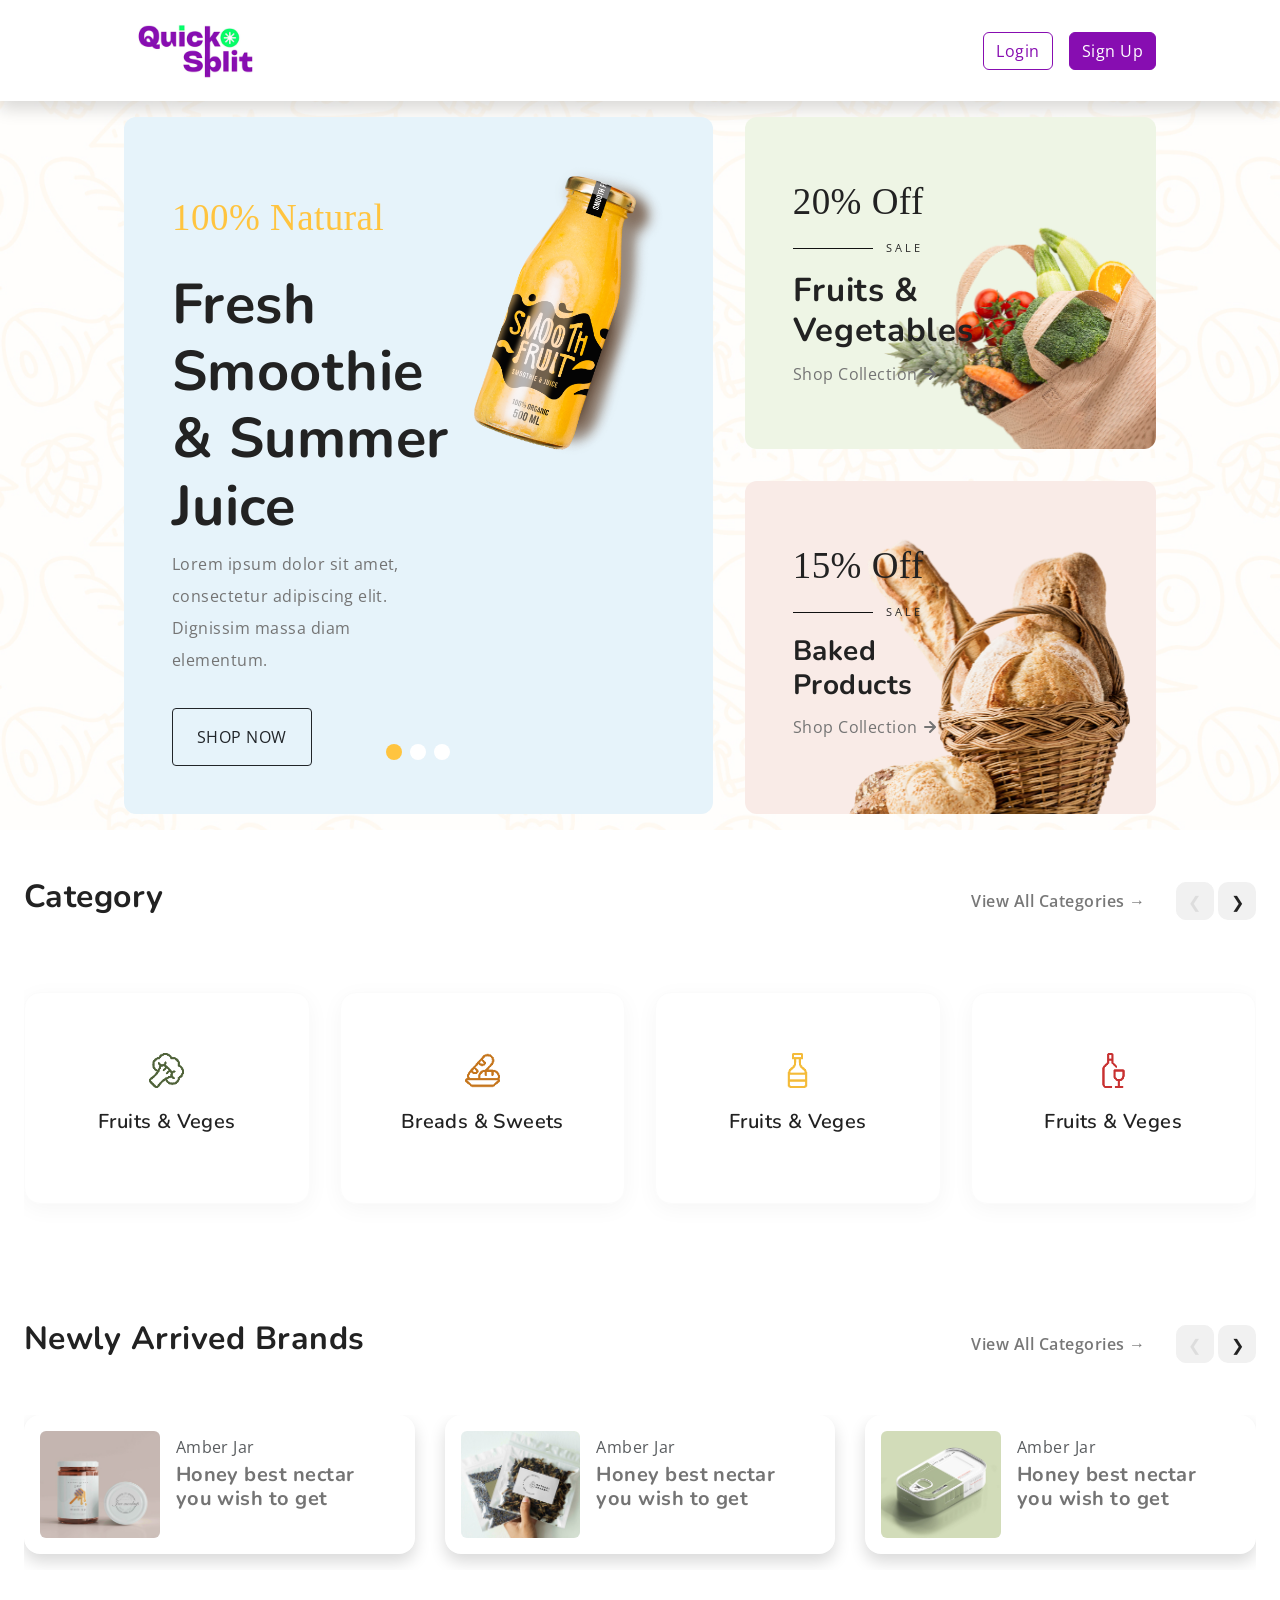
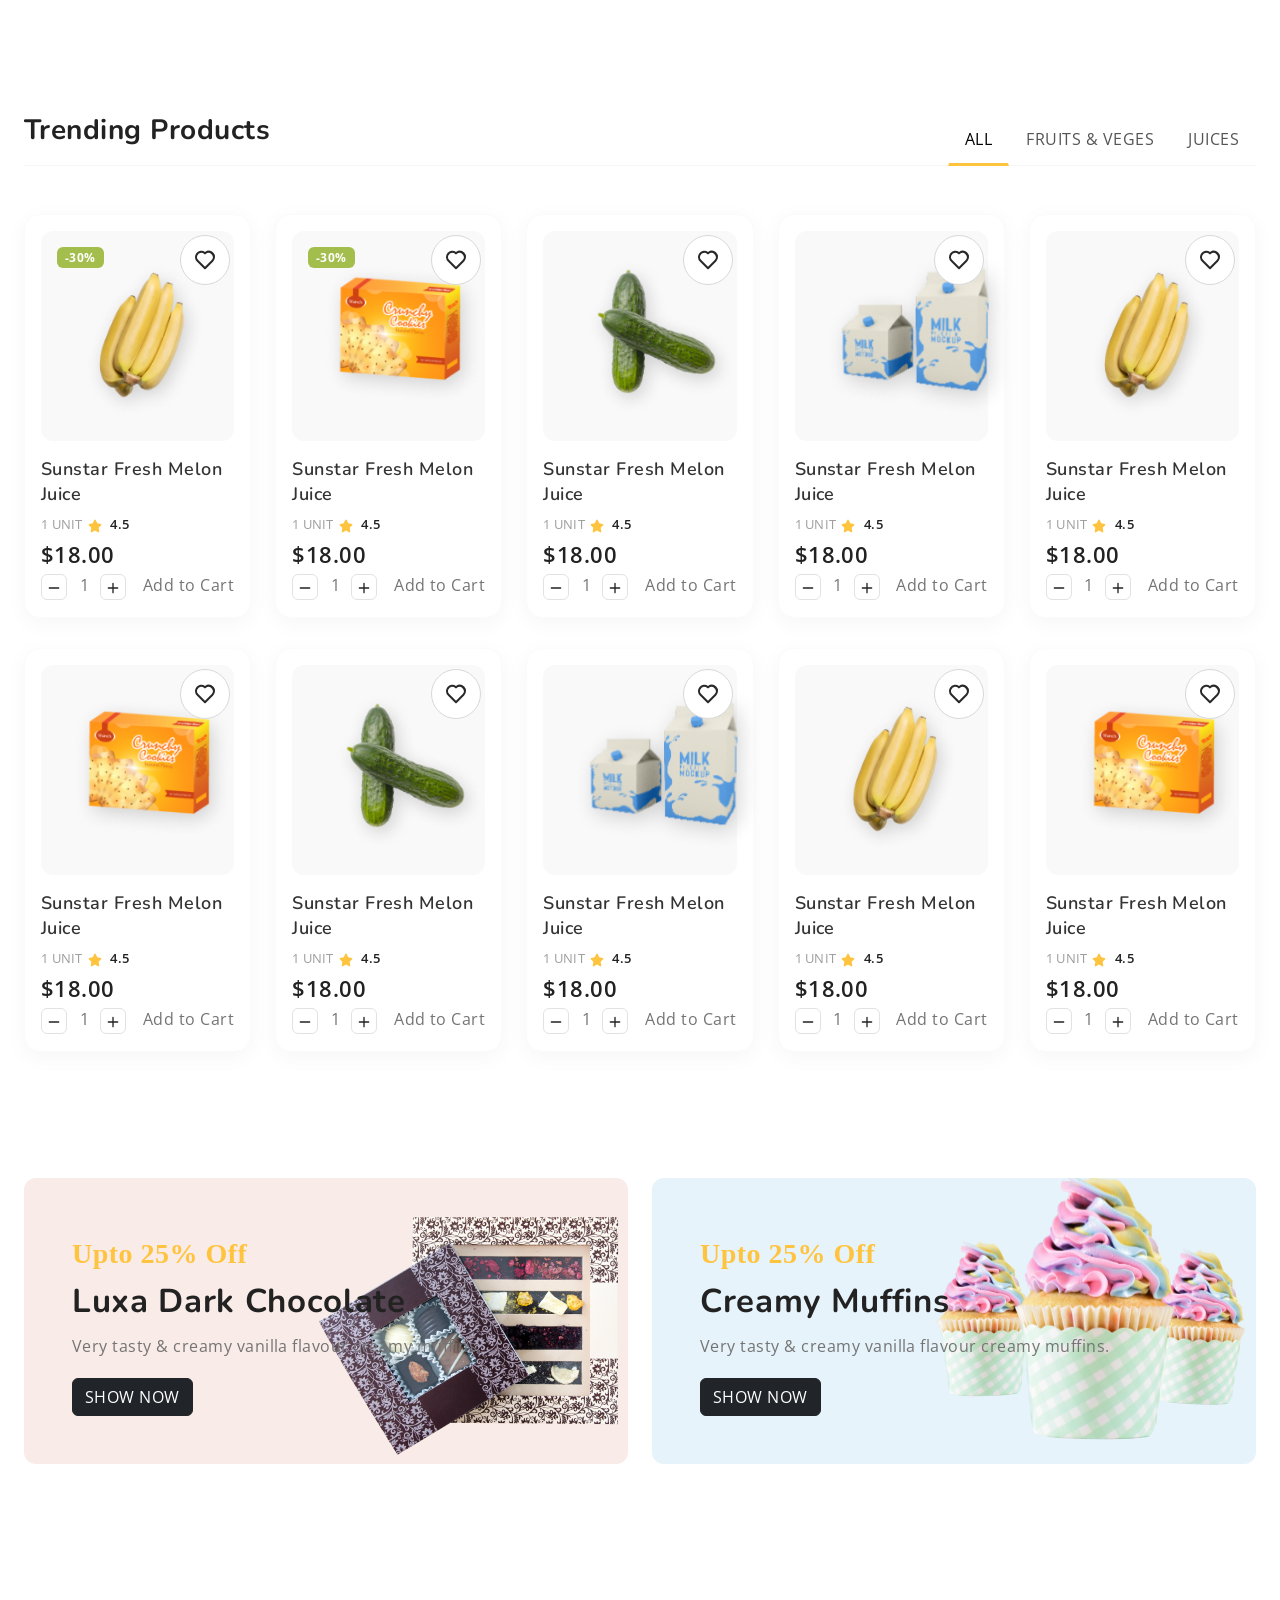
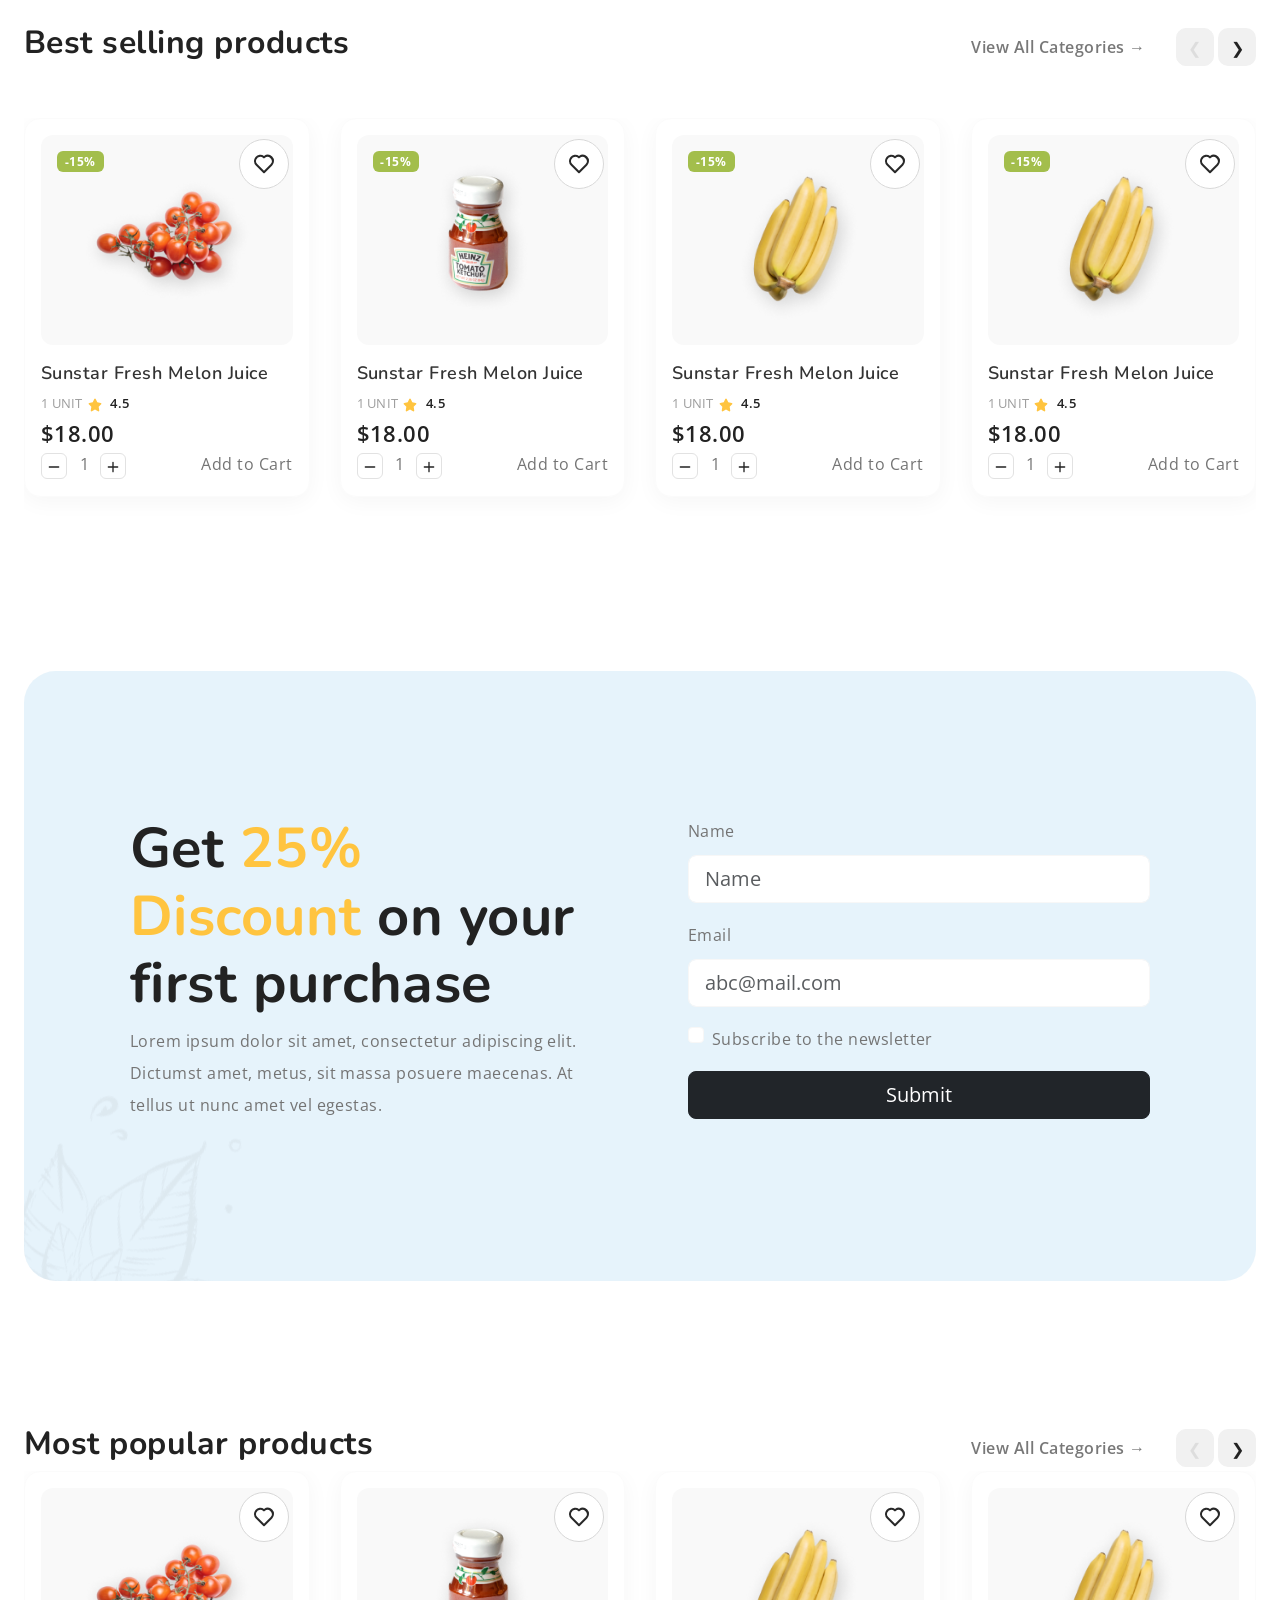
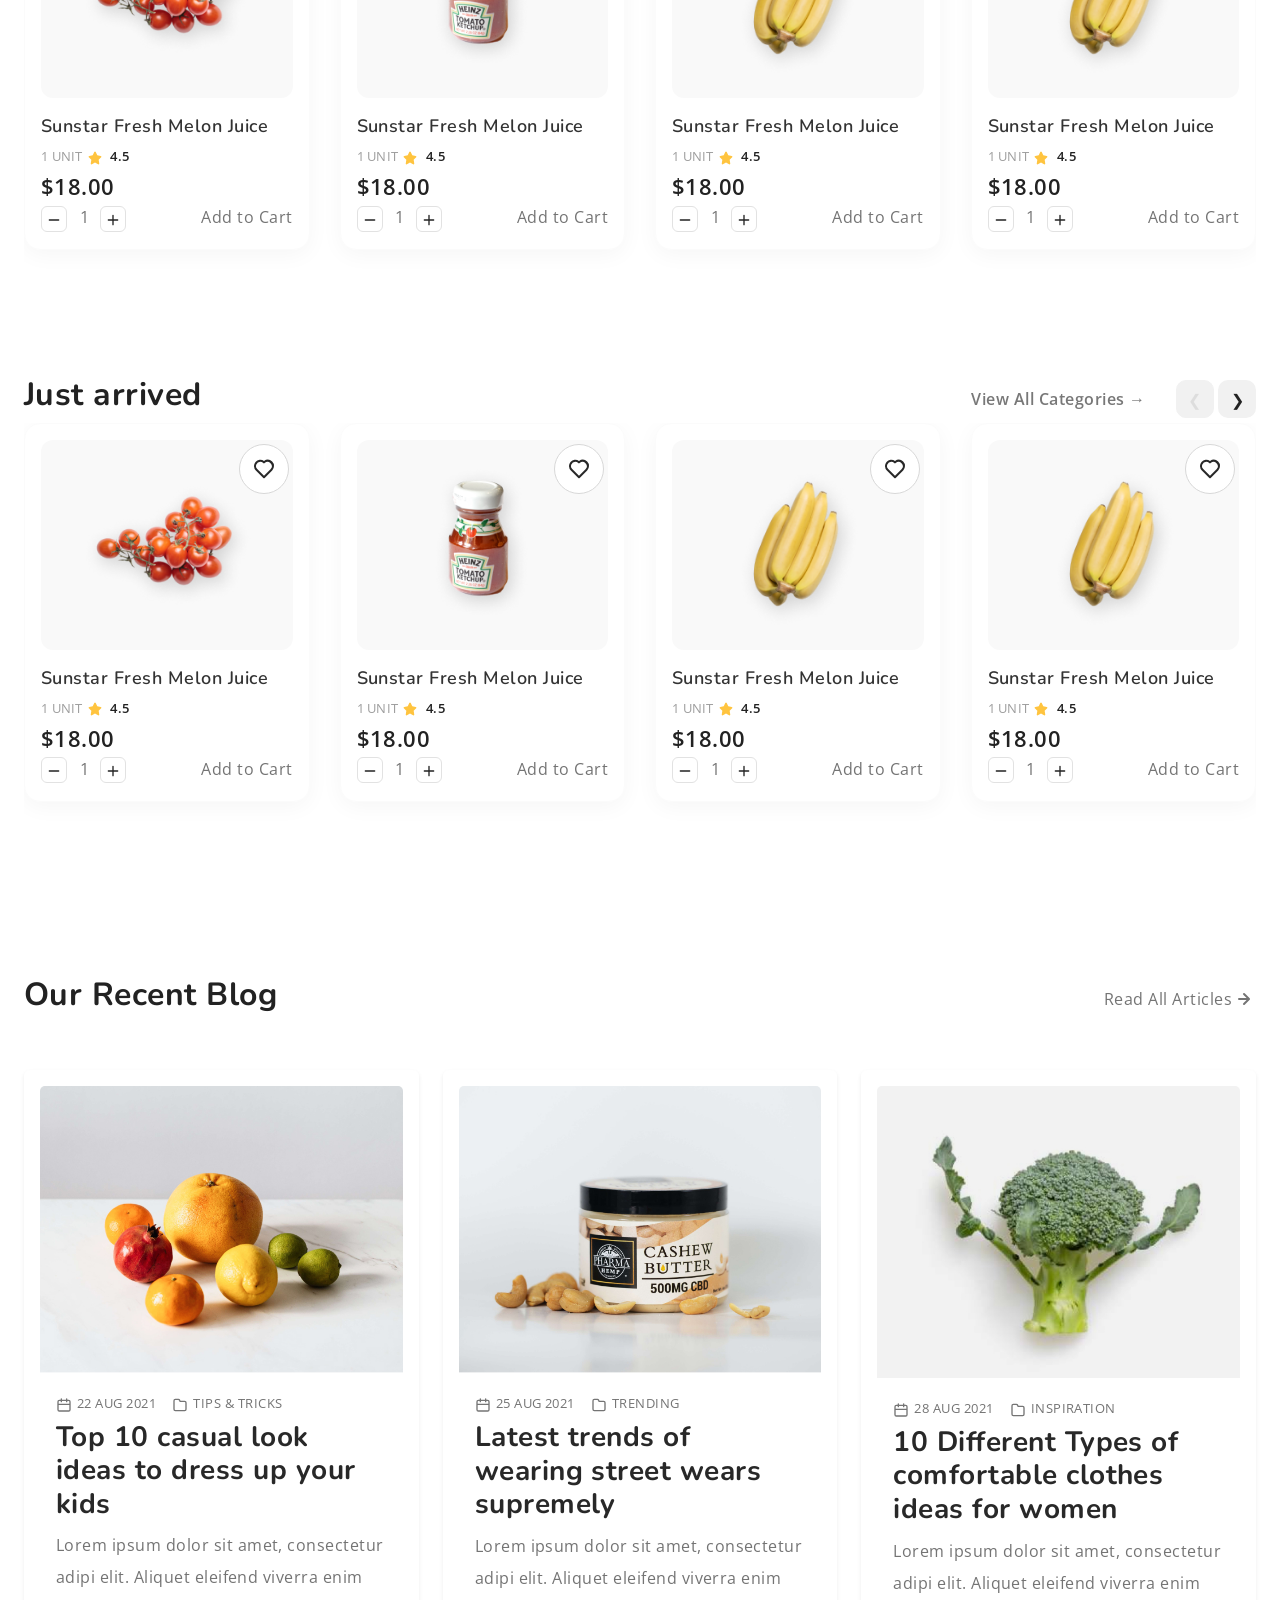
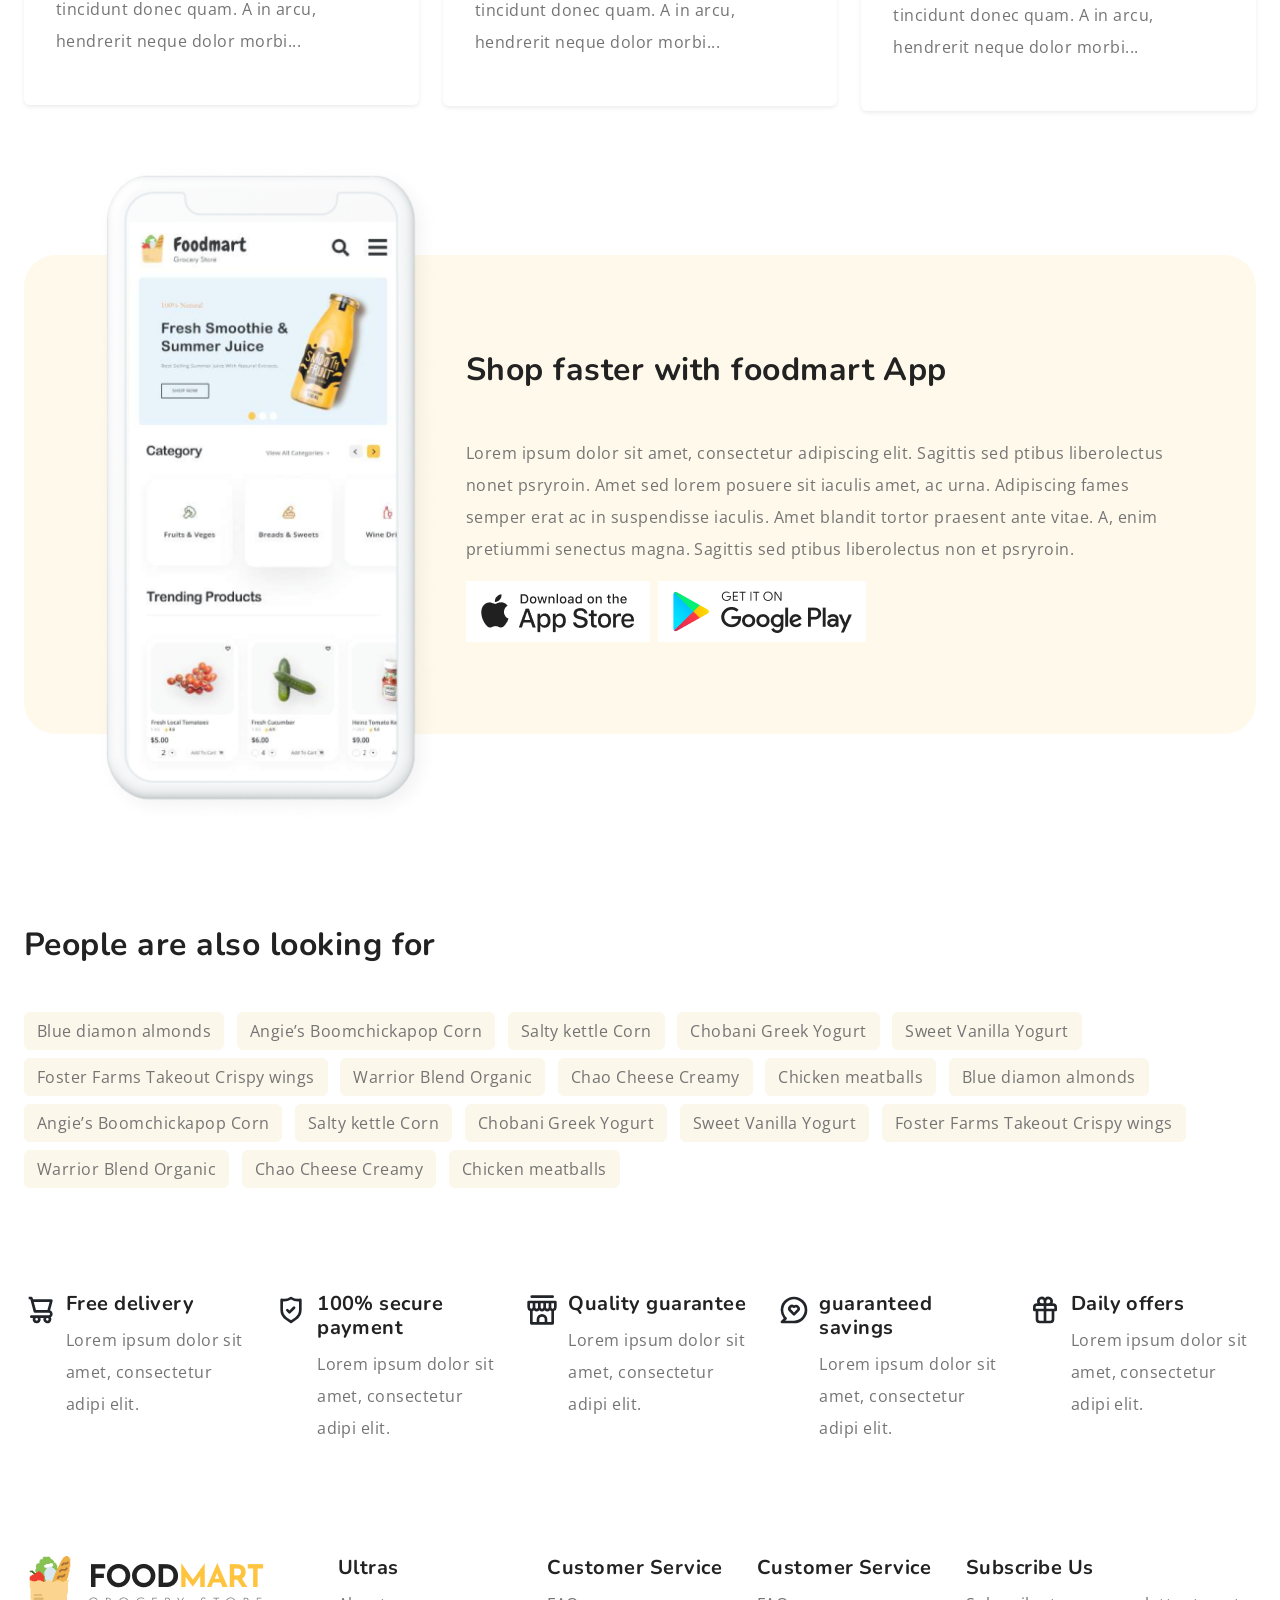
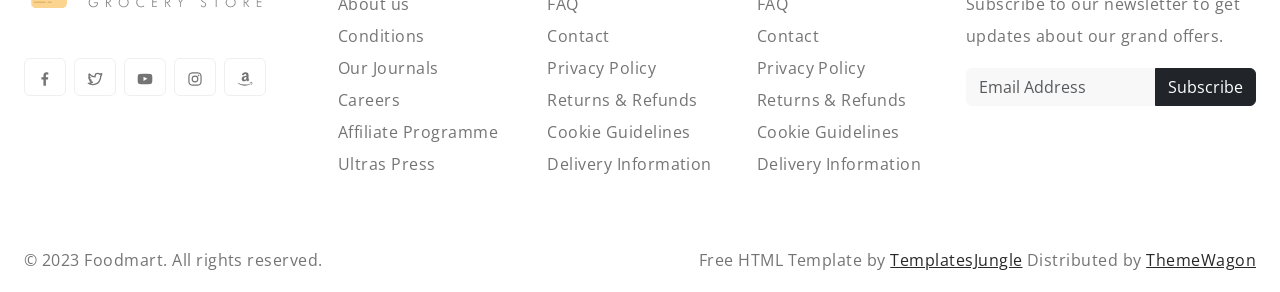
==== Splitmoney/src/main/resources/static/index.html @ b88d9db1 "Lot's of modification Done...!!" ====
<!DOCTYPE html>
<html lang="en">

<head>
  <title>QuickSplit</title>
  <meta charset="utf-8">
  <meta http-equiv="X-UA-Compatible" content="IE=edge">
  <meta name="viewport" content="width=device-width, initial-scale=1.0">
  <meta name="format-detection" content="telephone=no">
  <meta name="apple-mobile-web-app-capable" content="yes">
  <meta name="author" content="">
  <meta name="keywords" content="">
  <meta name="description" content="">

  <link rel="stylesheet" href="https://cdn.jsdelivr.net/npm/swiper@9/swiper-bundle.min.css">
  <link href="https://cdn.jsdelivr.net/npm/bootstrap@5.3.0-alpha3/dist/css/bootstrap.min.css" rel="stylesheet"
    integrity="sha384-KK94CHFLLe+nY2dmCWGMq91rCGa5gtU4mk92HdvYe+M/SXH301p5ILy+dN9+nJOZ" crossorigin="anonymous">
  <link rel="stylesheet" type="text/css" href="css/vendor.css">
  <link rel="stylesheet" type="text/css" href="style.css">

  <link rel="preconnect" href="https://fonts.googleapis.com">
  <link rel="preconnect" href="https://fonts.gstatic.com" crossorigin>
  <link
    href="https://fonts.googleapis.com/css2?family=Nunito:wght@400;700&family=Open+Sans:ital,wght@0,400;0,700;1,400;1,700&display=swap"
    rel="stylesheet">

</head>

<body>

  <svg xmlns="http://www.w3.org/2000/svg" style="display: none;">
    <defs>
      <symbol xmlns="http://www.w3.org/2000/svg" id="link" viewBox="0 0 24 24">
        <path fill="currentColor"
          d="M12 19a1 1 0 1 0-1-1a1 1 0 0 0 1 1Zm5 0a1 1 0 1 0-1-1a1 1 0 0 0 1 1Zm0-4a1 1 0 1 0-1-1a1 1 0 0 0 1 1Zm-5 0a1 1 0 1 0-1-1a1 1 0 0 0 1 1Zm7-12h-1V2a1 1 0 0 0-2 0v1H8V2a1 1 0 0 0-2 0v1H5a3 3 0 0 0-3 3v14a3 3 0 0 0 3 3h14a3 3 0 0 0 3-3V6a3 3 0 0 0-3-3Zm1 17a1 1 0 0 1-1 1H5a1 1 0 0 1-1-1v-9h16Zm0-11H4V6a1 1 0 0 1 1-1h1v1a1 1 0 0 0 2 0V5h8v1a1 1 0 0 0 2 0V5h1a1 1 0 0 1 1 1ZM7 15a1 1 0 1 0-1-1a1 1 0 0 0 1 1Zm0 4a1 1 0 1 0-1-1a1 1 0 0 0 1 1Z" />
      </symbol>
      <symbol xmlns="http://www.w3.org/2000/svg" id="arrow-right" viewBox="0 0 24 24">
        <path fill="currentColor"
          d="M17.92 11.62a1 1 0 0 0-.21-.33l-5-5a1 1 0 0 0-1.42 1.42l3.3 3.29H7a1 1 0 0 0 0 2h7.59l-3.3 3.29a1 1 0 0 0 0 1.42a1 1 0 0 0 1.42 0l5-5a1 1 0 0 0 .21-.33a1 1 0 0 0 0-.76Z" />
      </symbol>
      <symbol xmlns="http://www.w3.org/2000/svg" id="category" viewBox="0 0 24 24">
        <path fill="currentColor"
          d="M19 5.5h-6.28l-.32-1a3 3 0 0 0-2.84-2H5a3 3 0 0 0-3 3v13a3 3 0 0 0 3 3h14a3 3 0 0 0 3-3v-10a3 3 0 0 0-3-3Zm1 13a1 1 0 0 1-1 1H5a1 1 0 0 1-1-1v-13a1 1 0 0 1 1-1h4.56a1 1 0 0 1 .95.68l.54 1.64a1 1 0 0 0 .95.68h7a1 1 0 0 1 1 1Z" />
      </symbol>
      <symbol xmlns="http://www.w3.org/2000/svg" id="calendar" viewBox="0 0 24 24">
        <path fill="currentColor"
          d="M19 4h-2V3a1 1 0 0 0-2 0v1H9V3a1 1 0 0 0-2 0v1H5a3 3 0 0 0-3 3v12a3 3 0 0 0 3 3h14a3 3 0 0 0 3-3V7a3 3 0 0 0-3-3Zm1 15a1 1 0 0 1-1 1H5a1 1 0 0 1-1-1v-7h16Zm0-9H4V7a1 1 0 0 1 1-1h2v1a1 1 0 0 0 2 0V6h6v1a1 1 0 0 0 2 0V6h2a1 1 0 0 1 1 1Z" />
      </symbol>
      <symbol xmlns="http://www.w3.org/2000/svg" id="heart" viewBox="0 0 24 24">
        <path fill="currentColor"
          d="M20.16 4.61A6.27 6.27 0 0 0 12 4a6.27 6.27 0 0 0-8.16 9.48l7.45 7.45a1 1 0 0 0 1.42 0l7.45-7.45a6.27 6.27 0 0 0 0-8.87Zm-1.41 7.46L12 18.81l-6.75-6.74a4.28 4.28 0 0 1 3-7.3a4.25 4.25 0 0 1 3 1.25a1 1 0 0 0 1.42 0a4.27 4.27 0 0 1 6 6.05Z" />
      </symbol>
      <symbol xmlns="http://www.w3.org/2000/svg" id="plus" viewBox="0 0 24 24">
        <path fill="currentColor"
          d="M19 11h-6V5a1 1 0 0 0-2 0v6H5a1 1 0 0 0 0 2h6v6a1 1 0 0 0 2 0v-6h6a1 1 0 0 0 0-2Z" />
      </symbol>
      <symbol xmlns="http://www.w3.org/2000/svg" id="minus" viewBox="0 0 24 24">
        <path fill="currentColor" d="M19 11H5a1 1 0 0 0 0 2h14a1 1 0 0 0 0-2Z" />
      </symbol>
      <symbol xmlns="http://www.w3.org/2000/svg" id="cart" viewBox="0 0 24 24">
        <path fill="currentColor"
          d="M8.5 19a1.5 1.5 0 1 0 1.5 1.5A1.5 1.5 0 0 0 8.5 19ZM19 16H7a1 1 0 0 1 0-2h8.491a3.013 3.013 0 0 0 2.885-2.176l1.585-5.55A1 1 0 0 0 19 5H6.74a3.007 3.007 0 0 0-2.82-2H3a1 1 0 0 0 0 2h.921a1.005 1.005 0 0 1 .962.725l.155.545v.005l1.641 5.742A3 3 0 0 0 7 18h12a1 1 0 0 0 0-2Zm-1.326-9l-1.22 4.274a1.005 1.005 0 0 1-.963.726H8.754l-.255-.892L7.326 7ZM16.5 19a1.5 1.5 0 1 0 1.5 1.5a1.5 1.5 0 0 0-1.5-1.5Z" />
      </symbol>
      <symbol xmlns="http://www.w3.org/2000/svg" id="check" viewBox="0 0 24 24">
        <path fill="currentColor"
          d="M18.71 7.21a1 1 0 0 0-1.42 0l-7.45 7.46l-3.13-3.14A1 1 0 1 0 5.29 13l3.84 3.84a1 1 0 0 0 1.42 0l8.16-8.16a1 1 0 0 0 0-1.47Z" />
      </symbol>
      <symbol xmlns="http://www.w3.org/2000/svg" id="trash" viewBox="0 0 24 24">
        <path fill="currentColor"
          d="M10 18a1 1 0 0 0 1-1v-6a1 1 0 0 0-2 0v6a1 1 0 0 0 1 1ZM20 6h-4V5a3 3 0 0 0-3-3h-2a3 3 0 0 0-3 3v1H4a1 1 0 0 0 0 2h1v11a3 3 0 0 0 3 3h8a3 3 0 0 0 3-3V8h1a1 1 0 0 0 0-2ZM10 5a1 1 0 0 1 1-1h2a1 1 0 0 1 1 1v1h-4Zm7 14a1 1 0 0 1-1 1H8a1 1 0 0 1-1-1V8h10Zm-3-1a1 1 0 0 0 1-1v-6a1 1 0 0 0-2 0v6a1 1 0 0 0 1 1Z" />
      </symbol>
      <symbol xmlns="http://www.w3.org/2000/svg" id="star-outline" viewBox="0 0 15 15">
        <path fill="none" stroke="currentColor" stroke-linecap="round" stroke-linejoin="round"
          d="M7.5 9.804L5.337 11l.413-2.533L4 6.674l2.418-.37L7.5 4l1.082 2.304l2.418.37l-1.75 1.793L9.663 11L7.5 9.804Z" />
      </symbol>
      <symbol xmlns="http://www.w3.org/2000/svg" id="star-solid" viewBox="0 0 15 15">
        <path fill="currentColor"
          d="M7.953 3.788a.5.5 0 0 0-.906 0L6.08 5.85l-2.154.33a.5.5 0 0 0-.283.843l1.574 1.613l-.373 2.284a.5.5 0 0 0 .736.518l1.92-1.063l1.921 1.063a.5.5 0 0 0 .736-.519l-.373-2.283l1.574-1.613a.5.5 0 0 0-.283-.844L8.921 5.85l-.968-2.062Z" />
      </symbol>
      <symbol xmlns="http://www.w3.org/2000/svg" id="search" viewBox="0 0 24 24">
        <path fill="currentColor"
          d="M21.71 20.29L18 16.61A9 9 0 1 0 16.61 18l3.68 3.68a1 1 0 0 0 1.42 0a1 1 0 0 0 0-1.39ZM11 18a7 7 0 1 1 7-7a7 7 0 0 1-7 7Z" />
      </symbol>
      <symbol xmlns="http://www.w3.org/2000/svg" id="user" viewBox="0 0 24 24">
        <path fill="currentColor"
          d="M15.71 12.71a6 6 0 1 0-7.42 0a10 10 0 0 0-6.22 8.18a1 1 0 0 0 2 .22a8 8 0 0 1 15.9 0a1 1 0 0 0 1 .89h.11a1 1 0 0 0 .88-1.1a10 10 0 0 0-6.25-8.19ZM12 12a4 4 0 1 1 4-4a4 4 0 0 1-4 4Z" />
      </symbol>
      <symbol xmlns="http://www.w3.org/2000/svg" id="close" viewBox="0 0 15 15">
        <path fill="currentColor"
          d="M7.953 3.788a.5.5 0 0 0-.906 0L6.08 5.85l-2.154.33a.5.5 0 0 0-.283.843l1.574 1.613l-.373 2.284a.5.5 0 0 0 .736.518l1.92-1.063l1.921 1.063a.5.5 0 0 0 .736-.519l-.373-2.283l1.574-1.613a.5.5 0 0 0-.283-.844L8.921 5.85l-.968-2.062Z" />
      </symbol>
    </defs>
  </svg>

  <div class="preloader-wrapper">
    <div class="preloader">
    </div>
  </div>

  <header>
    <nav class="navbar navbar-expand-sm shadow" style="padding-left: 100px; padding-right: 100px;">
      <div class="container-fluid">
        <a class="navbar-brand" href="index.html">
          <img src="images/QuickSplitLogo Header WhiteBack.png" alt="logo" class="img-fluid"
            style="height: 75px;">
        </a>

        <button class="navbar-toggler" type="button" data-bs-toggle="collapse" data-bs-target="#navbarNav"
          aria-controls="navbarNav" aria-expanded="false" aria-label="Toggle navigation">
          <span class="navbar-toggler-icon"></span>
        </button>

        <div class="collapse navbar-collapse justify-content-end" id="navbarNav">
          <div class="d-flex align-items-center gap-3">
            <a href="login.html" class="btn custom-login-btn">Login</a>

            <a href="signup.html" class="btn custom-signup-btn">Sign Up</a>
          </div>
        </div>
      </div>
    </nav>


  </header>

  <section class="py-3"
    style="background-image: url('images/background-pattern.jpg');background-repeat: no-repeat;background-size: cover; padding-left: 100px; padding-right: 100px;">
    <div class="container-fluid">
      <div class="row">
        <div class="col-md-12">

          <div class="banner-blocks">

            <div class="banner-ad large bg-info block-1">

              <div class="swiper main-swiper">
                <div class="swiper-wrapper">

                  <div class="swiper-slide">
                    <div class="row banner-content p-5">
                      <div class="content-wrapper col-md-7">
                        <div class="categories my-3">100% natural</div>
                        <h3 class="display-4">Fresh Smoothie & Summer Juice</h3>
                        <p>Lorem ipsum dolor sit amet, consectetur adipiscing elit. Dignissim massa diam elementum.</p>
                        <a href="#"
                          class="btn btn-outline-dark btn-lg text-uppercase fs-6 rounded-1 px-4 py-3 mt-3">Shop Now</a>
                      </div>
                      <div class="img-wrapper col-md-5">
                        <img src="images/product-thumb-1.png" class="img-fluid">
                      </div>
                    </div>
                  </div>

                  <div class="swiper-slide">
                    <div class="row banner-content p-5">
                      <div class="content-wrapper col-md-7">
                        <div class="categories mb-3 pb-3">100% natural</div>
                        <h3 class="banner-title">Fresh Smoothie & Summer Juice</h3>
                        <p>Lorem ipsum dolor sit amet, consectetur adipiscing elit. Dignissim massa diam elementum.</p>
                        <a href="#" class="btn btn-outline-dark btn-lg text-uppercase fs-6 rounded-1">Shop
                          Collection</a>
                      </div>
                      <div class="img-wrapper col-md-5">
                        <img src="images/product-thumb-1.png" class="img-fluid">
                      </div>
                    </div>
                  </div>

                  <div class="swiper-slide">
                    <div class="row banner-content p-5">
                      <div class="content-wrapper col-md-7">
                        <div class="categories mb-3 pb-3">100% natural</div>
                        <h3 class="banner-title">Heinz Tomato Ketchup</h3>
                        <p>Lorem ipsum dolor sit amet, consectetur adipiscing elit. Dignissim massa diam elementum.</p>
                        <a href="#" class="btn btn-outline-dark btn-lg text-uppercase fs-6 rounded-1">Shop
                          Collection</a>
                      </div>
                      <div class="img-wrapper col-md-5">
                        <img src="images/product-thumb-2.png" class="img-fluid">
                      </div>
                    </div>
                  </div>
                </div>

                <div class="swiper-pagination"></div>

              </div>
            </div>

            <div class="banner-ad bg-success-subtle block-2"
              style="background:url('images/ad-image-1.png') no-repeat;background-position: right bottom">
              <div class="row banner-content p-5">

                <div class="content-wrapper col-md-7">
                  <div class="categories sale mb-3 pb-3">20% off</div>
                  <h3 class="banner-title">Fruits & Vegetables</h3>
                  <a href="#" class="d-flex align-items-center nav-link">Shop Collection <svg width="24" height="24">
                      <use xlink:href="#arrow-right"></use>
                    </svg></a>
                </div>

              </div>
            </div>

            <div class="banner-ad bg-danger block-3"
              style="background:url('images/ad-image-2.png') no-repeat;background-position: right bottom">
              <div class="row banner-content p-5">

                <div class="content-wrapper col-md-7">
                  <div class="categories sale mb-3 pb-3">15% off</div>
                  <h3 class="item-title">Baked Products</h3>
                  <a href="#" class="d-flex align-items-center nav-link">Shop Collection <svg width="24" height="24">
                      <use xlink:href="#arrow-right"></use>
                    </svg></a>
                </div>

              </div>
            </div>

          </div>
          <!-- / Banner Blocks -->

        </div>
      </div>
    </div>
  </section>

  <section class="py-5 overflow-hidden">
    <div class="container-fluid">
      <div class="row">
        <div class="col-md-12">

          <div class="section-header d-flex flex-wrap justify-content-between mb-5">
            <h2 class="section-title">Category</h2>

            <div class="d-flex align-items-center">
              <a href="#" class="btn-link text-decoration-none">View All Categories →</a>
              <div class="swiper-buttons">
                <button class="swiper-prev category-carousel-prev btn btn-yellow">❮</button>
                <button class="swiper-next category-carousel-next btn btn-yellow">❯</button>
              </div>
            </div>
          </div>

        </div>
      </div>
      <div class="row">
        <div class="col-md-12">

          <div class="category-carousel swiper">
            <div class="swiper-wrapper">
              <a href="index.html" class="nav-link category-item swiper-slide">
                <img src="images/icon-vegetables-broccoli.png" alt="Category Thumbnail">
                <h3 class="category-title">Fruits & Veges</h3>
              </a>
              <a href="index.html" class="nav-link category-item swiper-slide">
                <img src="images/icon-bread-baguette.png" alt="Category Thumbnail">
                <h3 class="category-title">Breads & Sweets</h3>
              </a>
              <a href="index.html" class="nav-link category-item swiper-slide">
                <img src="images/icon-soft-drinks-bottle.png" alt="Category Thumbnail">
                <h3 class="category-title">Fruits & Veges</h3>
              </a>
              <a href="index.html" class="nav-link category-item swiper-slide">
                <img src="images/icon-wine-glass-bottle.png" alt="Category Thumbnail">
                <h3 class="category-title">Fruits & Veges</h3>
              </a>
              <a href="index.html" class="nav-link category-item swiper-slide">
                <img src="images/icon-animal-products-drumsticks.png" alt="Category Thumbnail">
                <h3 class="category-title">Fruits & Veges</h3>
              </a>
              <a href="index.html" class="nav-link category-item swiper-slide">
                <img src="images/icon-bread-herb-flour.png" alt="Category Thumbnail">
                <h3 class="category-title">Fruits & Veges</h3>
              </a>
              <a href="index.html" class="nav-link category-item swiper-slide">
                <img src="images/icon-vegetables-broccoli.png" alt="Category Thumbnail">
                <h3 class="category-title">Fruits & Veges</h3>
              </a>
              <a href="index.html" class="nav-link category-item swiper-slide">
                <img src="images/icon-vegetables-broccoli.png" alt="Category Thumbnail">
                <h3 class="category-title">Fruits & Veges</h3>
              </a>
              <a href="index.html" class="nav-link category-item swiper-slide">
                <img src="images/icon-vegetables-broccoli.png" alt="Category Thumbnail">
                <h3 class="category-title">Fruits & Veges</h3>
              </a>
              <a href="index.html" class="nav-link category-item swiper-slide">
                <img src="images/icon-vegetables-broccoli.png" alt="Category Thumbnail">
                <h3 class="category-title">Fruits & Veges</h3>
              </a>
              <a href="index.html" class="nav-link category-item swiper-slide">
                <img src="images/icon-vegetables-broccoli.png" alt="Category Thumbnail">
                <h3 class="category-title">Fruits & Veges</h3>
              </a>
              <a href="index.html" class="nav-link category-item swiper-slide">
                <img src="images/icon-vegetables-broccoli.png" alt="Category Thumbnail">
                <h3 class="category-title">Fruits & Veges</h3>
              </a>

            </div>
          </div>

        </div>
      </div>
    </div>
  </section>


  <section class="py-5 overflow-hidden">
    <div class="container-fluid">
      <div class="row">
        <div class="col-md-12">

          <div class="section-header d-flex flex-wrap flex-wrap justify-content-between mb-5">

            <h2 class="section-title">Newly Arrived Brands</h2>

            <div class="d-flex align-items-center">
              <a href="#" class="btn-link text-decoration-none">View All Categories →</a>
              <div class="swiper-buttons">
                <button class="swiper-prev brand-carousel-prev btn btn-yellow">❮</button>
                <button class="swiper-next brand-carousel-next btn btn-yellow">❯</button>
              </div>
            </div>
          </div>

        </div>
      </div>
      <div class="row">
        <div class="col-md-12">

          <div class="brand-carousel swiper">
            <div class="swiper-wrapper">

              <div class="swiper-slide">
                <div class="card mb-3 p-3 rounded-4 shadow border-0">
                  <div class="row g-0">
                    <div class="col-md-4">
                      <img src="images/product-thumb-11.jpg" class="img-fluid rounded" alt="Card title">
                    </div>
                    <div class="col-md-8">
                      <div class="card-body py-0">
                        <p class="text-muted mb-0">Amber Jar</p>
                        <h5 class="card-title">Honey best nectar you wish to get</h5>
                      </div>
                    </div>
                  </div>
                </div>
              </div>
              <div class="swiper-slide">
                <div class="card mb-3 p-3 rounded-4 shadow border-0">
                  <div class="row g-0">
                    <div class="col-md-4">
                      <img src="images/product-thumb-12.jpg" class="img-fluid rounded" alt="Card title">
                    </div>
                    <div class="col-md-8">
                      <div class="card-body py-0">
                        <p class="text-muted mb-0">Amber Jar</p>
                        <h5 class="card-title">Honey best nectar you wish to get</h5>
                      </div>
                    </div>
                  </div>
                </div>
              </div>
              <div class="swiper-slide">
                <div class="card mb-3 p-3 rounded-4 shadow border-0">
                  <div class="row g-0">
                    <div class="col-md-4">
                      <img src="images/product-thumb-13.jpg" class="img-fluid rounded" alt="Card title">
                    </div>
                    <div class="col-md-8">
                      <div class="card-body py-0">
                        <p class="text-muted mb-0">Amber Jar</p>
                        <h5 class="card-title">Honey best nectar you wish to get</h5>
                      </div>
                    </div>
                  </div>
                </div>
              </div>
              <div class="swiper-slide">
                <div class="card mb-3 p-3 rounded-4 shadow border-0">
                  <div class="row g-0">
                    <div class="col-md-4">
                      <img src="images/product-thumb-14.jpg" class="img-fluid rounded" alt="Card title">
                    </div>
                    <div class="col-md-8">
                      <div class="card-body py-0">
                        <p class="text-muted mb-0">Amber Jar</p>
                        <h5 class="card-title">Honey best nectar you wish to get</h5>
                      </div>
                    </div>
                  </div>
                </div>
              </div>
              <div class="swiper-slide">
                <div class="card mb-3 p-3 rounded-4 shadow border-0">
                  <div class="row g-0">
                    <div class="col-md-4">
                      <img src="images/product-thumb-11.jpg" class="img-fluid rounded" alt="Card title">
                    </div>
                    <div class="col-md-8">
                      <div class="card-body py-0">
                        <p class="text-muted mb-0">Amber Jar</p>
                        <h5 class="card-title">Honey best nectar you wish to get</h5>
                      </div>
                    </div>
                  </div>
                </div>
              </div>
              <div class="swiper-slide">
                <div class="card mb-3 p-3 rounded-4 shadow border-0">
                  <div class="row g-0">
                    <div class="col-md-4">
                      <img src="images/product-thumb-12.jpg" class="img-fluid rounded" alt="Card title">
                    </div>
                    <div class="col-md-8">
                      <div class="card-body py-0">
                        <p class="text-muted mb-0">Amber Jar</p>
                        <h5 class="card-title">Honey best nectar you wish to get</h5>
                      </div>
                    </div>
                  </div>
                </div>
              </div>

            </div>
          </div>

        </div>
      </div>
    </div>
  </section>


  <section class="py-5">
    <div class="container-fluid">

      <div class="row">
        <div class="col-md-12">

          <div class="bootstrap-tabs product-tabs">
            <div class="tabs-header d-flex justify-content-between border-bottom my-5">
              <h3>Trending Products</h3>
              <nav>
                <div class="nav nav-tabs" id="nav-tab" role="tablist">
                  <a href="#" class="nav-link text-uppercase fs-6 active" id="nav-all-tab" data-bs-toggle="tab"
                    data-bs-target="#nav-all">All</a>
                  <a href="#" class="nav-link text-uppercase fs-6" id="nav-fruits-tab" data-bs-toggle="tab"
                    data-bs-target="#nav-fruits">Fruits & Veges</a>
                  <a href="#" class="nav-link text-uppercase fs-6" id="nav-juices-tab" data-bs-toggle="tab"
                    data-bs-target="#nav-juices">Juices</a>
                </div>
              </nav>
            </div>
            <div class="tab-content" id="nav-tabContent">
              <div class="tab-pane fade show active" id="nav-all" role="tabpanel" aria-labelledby="nav-all-tab">

                <div class="product-grid row row-cols-1 row-cols-sm-2 row-cols-md-3 row-cols-lg-4 row-cols-xl-5">

                  <div class="col">
                    <div class="product-item">
                      <span class="badge bg-success position-absolute m-3">-30%</span>
                      <a href="#" class="btn-wishlist"><svg width="24" height="24">
                          <use xlink:href="#heart"></use>
                        </svg></a>
                      <figure>
                        <a href="index.html" title="Product Title">
                          <img src="images/thumb-bananas.png" class="tab-image">
                        </a>
                      </figure>
                      <h3>Sunstar Fresh Melon Juice</h3>
                      <span class="qty">1 Unit</span><span class="rating"><svg width="24" height="24"
                          class="text-primary">
                          <use xlink:href="#star-solid"></use>
                        </svg> 4.5</span>
                      <span class="price">$18.00</span>
                      <div class="d-flex align-items-center justify-content-between">
                        <div class="input-group product-qty">
                          <span class="input-group-btn">
                            <button type="button" class="quantity-left-minus btn btn-danger btn-number"
                              data-type="minus">
                              <svg width="16" height="16">
                                <use xlink:href="#minus"></use>
                              </svg>
                            </button>
                          </span>
                          <input type="text" id="quantity" name="quantity" class="form-control input-number" value="1">
                          <span class="input-group-btn">
                            <button type="button" class="quantity-right-plus btn btn-success btn-number"
                              data-type="plus">
                              <svg width="16" height="16">
                                <use xlink:href="#plus"></use>
                              </svg>
                            </button>
                          </span>
                        </div>
                        <a href="#" class="nav-link">Add to Cart <iconify-icon icon="uil:shopping-cart"></a>
                      </div>
                    </div>
                  </div>

                  <div class="col">
                    <div class="product-item">
                      <span class="badge bg-success position-absolute m-3">-30%</span>
                      <a href="#" class="btn-wishlist"><svg width="24" height="24">
                          <use xlink:href="#heart"></use>
                        </svg></a>
                      <figure>
                        <a href="index.html" title="Product Title">
                          <img src="images/thumb-biscuits.png" class="tab-image">
                        </a>
                      </figure>
                      <h3>Sunstar Fresh Melon Juice</h3>
                      <span class="qty">1 Unit</span><span class="rating"><svg width="24" height="24"
                          class="text-primary">
                          <use xlink:href="#star-solid"></use>
                        </svg> 4.5</span>
                      <span class="price">$18.00</span>
                      <div class="d-flex align-items-center justify-content-between">
                        <div class="input-group product-qty">
                          <span class="input-group-btn">
                            <button type="button" class="quantity-left-minus btn btn-danger btn-number"
                              data-type="minus">
                              <svg width="16" height="16">
                                <use xlink:href="#minus"></use>
                              </svg>
                            </button>
                          </span>
                          <input type="text" id="quantity" name="quantity" class="form-control input-number" value="1">
                          <span class="input-group-btn">
                            <button type="button" class="quantity-right-plus btn btn-success btn-number"
                              data-type="plus">
                              <svg width="16" height="16">
                                <use xlink:href="#plus"></use>
                              </svg>
                            </button>
                          </span>
                        </div>
                        <a href="#" class="nav-link">Add to Cart <iconify-icon icon="uil:shopping-cart"></a>
                      </div>
                    </div>
                  </div>

                  <div class="col">
                    <div class="product-item">
                      <a href="#" class="btn-wishlist"><svg width="24" height="24">
                          <use xlink:href="#heart"></use>
                        </svg></a>
                      <figure>
                        <a href="index.html" title="Product Title">
                          <img src="images/thumb-cucumber.png" class="tab-image">
                        </a>
                      </figure>
                      <h3>Sunstar Fresh Melon Juice</h3>
                      <span class="qty">1 Unit</span><span class="rating"><svg width="24" height="24"
                          class="text-primary">
                          <use xlink:href="#star-solid"></use>
                        </svg> 4.5</span>
                      <span class="price">$18.00</span>
                      <div class="d-flex align-items-center justify-content-between">
                        <div class="input-group product-qty">
                          <span class="input-group-btn">
                            <button type="button" class="quantity-left-minus btn btn-danger btn-number"
                              data-type="minus">
                              <svg width="16" height="16">
                                <use xlink:href="#minus"></use>
                              </svg>
                            </button>
                          </span>
                          <input type="text" id="quantity" name="quantity" class="form-control input-number" value="1">
                          <span class="input-group-btn">
                            <button type="button" class="quantity-right-plus btn btn-success btn-number"
                              data-type="plus">
                              <svg width="16" height="16">
                                <use xlink:href="#plus"></use>
                              </svg>
                            </button>
                          </span>
                        </div>
                        <a href="#" class="nav-link">Add to Cart <iconify-icon icon="uil:shopping-cart"></a>
                      </div>
                    </div>
                  </div>

                  <div class="col">
                    <div class="product-item">
                      <a href="#" class="btn-wishlist"><svg width="24" height="24">
                          <use xlink:href="#heart"></use>
                        </svg></a>
                      <figure>
                        <a href="index.html" title="Product Title">
                          <img src="images/thumb-milk.png" class="tab-image">
                        </a>
                      </figure>
                      <h3>Sunstar Fresh Melon Juice</h3>
                      <span class="qty">1 Unit</span><span class="rating"><svg width="24" height="24"
                          class="text-primary">
                          <use xlink:href="#star-solid"></use>
                        </svg> 4.5</span>
                      <span class="price">$18.00</span>
                      <div class="d-flex align-items-center justify-content-between">
                        <div class="input-group product-qty">
                          <span class="input-group-btn">
                            <button type="button" class="quantity-left-minus btn btn-danger btn-number"
                              data-type="minus">
                              <svg width="16" height="16">
                                <use xlink:href="#minus"></use>
                              </svg>
                            </button>
                          </span>
                          <input type="text" id="quantity" name="quantity" class="form-control input-number" value="1">
                          <span class="input-group-btn">
                            <button type="button" class="quantity-right-plus btn btn-success btn-number"
                              data-type="plus">
                              <svg width="16" height="16">
                                <use xlink:href="#plus"></use>
                              </svg>
                            </button>
                          </span>
                        </div>
                        <a href="#" class="nav-link">Add to Cart <iconify-icon icon="uil:shopping-cart"></a>
                      </div>
                    </div>
                  </div>

                  <div class="col">
                    <div class="product-item">
                      <a href="#" class="btn-wishlist"><svg width="24" height="24">
                          <use xlink:href="#heart"></use>
                        </svg></a>
                      <figure>
                        <a href="index.html" title="Product Title">
                          <img src="images/thumb-bananas.png" class="tab-image">
                        </a>
                      </figure>
                      <h3>Sunstar Fresh Melon Juice</h3>
                      <span class="qty">1 Unit</span><span class="rating"><svg width="24" height="24"
                          class="text-primary">
                          <use xlink:href="#star-solid"></use>
                        </svg> 4.5</span>
                      <span class="price">$18.00</span>
                      <div class="d-flex align-items-center justify-content-between">
                        <div class="input-group product-qty">
                          <span class="input-group-btn">
                            <button type="button" class="quantity-left-minus btn btn-danger btn-number"
                              data-type="minus">
                              <svg width="16" height="16">
                                <use xlink:href="#minus"></use>
                              </svg>
                            </button>
                          </span>
                          <input type="text" id="quantity" name="quantity" class="form-control input-number" value="1">
                          <span class="input-group-btn">
                            <button type="button" class="quantity-right-plus btn btn-success btn-number"
                              data-type="plus">
                              <svg width="16" height="16">
                                <use xlink:href="#plus"></use>
                              </svg>
                            </button>
                          </span>
                        </div>
                        <a href="#" class="nav-link">Add to Cart <iconify-icon icon="uil:shopping-cart"></a>
                      </div>
                    </div>
                  </div>

                  <div class="col">
                    <div class="product-item">
                      <a href="#" class="btn-wishlist"><svg width="24" height="24">
                          <use xlink:href="#heart"></use>
                        </svg></a>
                      <figure>
                        <a href="index.html" title="Product Title">
                          <img src="images/thumb-biscuits.png" class="tab-image">
                        </a>
                      </figure>
                      <h3>Sunstar Fresh Melon Juice</h3>
                      <span class="qty">1 Unit</span><span class="rating"><svg width="24" height="24"
                          class="text-primary">
                          <use xlink:href="#star-solid"></use>
                        </svg> 4.5</span>
                      <span class="price">$18.00</span>
                      <div class="d-flex align-items-center justify-content-between">
                        <div class="input-group product-qty">
                          <span class="input-group-btn">
                            <button type="button" class="quantity-left-minus btn btn-danger btn-number"
                              data-type="minus">
                              <svg width="16" height="16">
                                <use xlink:href="#minus"></use>
                              </svg>
                            </button>
                          </span>
                          <input type="text" id="quantity" name="quantity" class="form-control input-number" value="1">
                          <span class="input-group-btn">
                            <button type="button" class="quantity-right-plus btn btn-success btn-number"
                              data-type="plus">
                              <svg width="16" height="16">
                                <use xlink:href="#plus"></use>
                              </svg>
                            </button>
                          </span>
                        </div>
                        <a href="#" class="nav-link">Add to Cart <iconify-icon icon="uil:shopping-cart"></a>
                      </div>
                    </div>
                  </div>

                  <div class="col">
                    <div class="product-item">
                      <a href="#" class="btn-wishlist"><svg width="24" height="24">
                          <use xlink:href="#heart"></use>
                        </svg></a>
                      <figure>
                        <a href="index.html" title="Product Title">
                          <img src="images/thumb-cucumber.png" class="tab-image">
                        </a>
                      </figure>
                      <h3>Sunstar Fresh Melon Juice</h3>
                      <span class="qty">1 Unit</span><span class="rating"><svg width="24" height="24"
                          class="text-primary">
                          <use xlink:href="#star-solid"></use>
                        </svg> 4.5</span>
                      <span class="price">$18.00</span>
                      <div class="d-flex align-items-center justify-content-between">
                        <div class="input-group product-qty">
                          <span class="input-group-btn">
                            <button type="button" class="quantity-left-minus btn btn-danger btn-number"
                              data-type="minus">
                              <svg width="16" height="16">
                                <use xlink:href="#minus"></use>
                              </svg>
                            </button>
                          </span>
                          <input type="text" id="quantity" name="quantity" class="form-control input-number" value="1">
                          <span class="input-group-btn">
                            <button type="button" class="quantity-right-plus btn btn-success btn-number"
                              data-type="plus">
                              <svg width="16" height="16">
                                <use xlink:href="#plus"></use>
                              </svg>
                            </button>
                          </span>
                        </div>
                        <a href="#" class="nav-link">Add to Cart <iconify-icon icon="uil:shopping-cart"></a>
                      </div>
                    </div>
                  </div>

                  <div class="col">
                    <div class="product-item">
                      <a href="#" class="btn-wishlist"><svg width="24" height="24">
                          <use xlink:href="#heart"></use>
                        </svg></a>
                      <figure>
                        <a href="index.html" title="Product Title">
                          <img src="images/thumb-milk.png" class="tab-image">
                        </a>
                      </figure>
                      <h3>Sunstar Fresh Melon Juice</h3>
                      <span class="qty">1 Unit</span><span class="rating"><svg width="24" height="24"
                          class="text-primary">
                          <use xlink:href="#star-solid"></use>
                        </svg> 4.5</span>
                      <span class="price">$18.00</span>
                      <div class="d-flex align-items-center justify-content-between">
                        <div class="input-group product-qty">
                          <span class="input-group-btn">
                            <button type="button" class="quantity-left-minus btn btn-danger btn-number"
                              data-type="minus">
                              <svg width="16" height="16">
                                <use xlink:href="#minus"></use>
                              </svg>
                            </button>
                          </span>
                          <input type="text" id="quantity" name="quantity" class="form-control input-number" value="1">
                          <span class="input-group-btn">
                            <button type="button" class="quantity-right-plus btn btn-success btn-number"
                              data-type="plus">
                              <svg width="16" height="16">
                                <use xlink:href="#plus"></use>
                              </svg>
                            </button>
                          </span>
                        </div>
                        <a href="#" class="nav-link">Add to Cart <iconify-icon icon="uil:shopping-cart"></a>
                      </div>
                    </div>
                  </div>

                  <div class="col">
                    <div class="product-item">
                      <a href="#" class="btn-wishlist"><svg width="24" height="24">
                          <use xlink:href="#heart"></use>
                        </svg></a>
                      <figure>
                        <a href="index.html" title="Product Title">
                          <img src="images/thumb-bananas.png" class="tab-image">
                        </a>
                      </figure>
                      <h3>Sunstar Fresh Melon Juice</h3>
                      <span class="qty">1 Unit</span><span class="rating"><svg width="24" height="24"
                          class="text-primary">
                          <use xlink:href="#star-solid"></use>
                        </svg> 4.5</span>
                      <span class="price">$18.00</span>
                      <div class="d-flex align-items-center justify-content-between">
                        <div class="input-group product-qty">
                          <span class="input-group-btn">
                            <button type="button" class="quantity-left-minus btn btn-danger btn-number"
                              data-type="minus">
                              <svg width="16" height="16">
                                <use xlink:href="#minus"></use>
                              </svg>
                            </button>
                          </span>
                          <input type="text" id="quantity" name="quantity" class="form-control input-number" value="1">
                          <span class="input-group-btn">
                            <button type="button" class="quantity-right-plus btn btn-success btn-number"
                              data-type="plus">
                              <svg width="16" height="16">
                                <use xlink:href="#plus"></use>
                              </svg>
                            </button>
                          </span>
                        </div>
                        <a href="#" class="nav-link">Add to Cart <iconify-icon icon="uil:shopping-cart"></a>
                      </div>
                    </div>
                  </div>

                  <div class="col">
                    <div class="product-item">
                      <a href="#" class="btn-wishlist"><svg width="24" height="24">
                          <use xlink:href="#heart"></use>
                        </svg></a>
                      <figure>
                        <a href="index.html" title="Product Title">
                          <img src="images/thumb-biscuits.png" class="tab-image">
                        </a>
                      </figure>
                      <h3>Sunstar Fresh Melon Juice</h3>
                      <span class="qty">1 Unit</span><span class="rating"><svg width="24" height="24"
                          class="text-primary">
                          <use xlink:href="#star-solid"></use>
                        </svg> 4.5</span>
                      <span class="price">$18.00</span>
                      <div class="d-flex align-items-center justify-content-between">
                        <div class="input-group product-qty">
                          <span class="input-group-btn">
                            <button type="button" class="quantity-left-minus btn btn-danger btn-number"
                              data-type="minus">
                              <svg width="16" height="16">
                                <use xlink:href="#minus"></use>
                              </svg>
                            </button>
                          </span>
                          <input type="text" id="quantity" name="quantity" class="form-control input-number" value="1">
                          <span class="input-group-btn">
                            <button type="button" class="quantity-right-plus btn btn-success btn-number"
                              data-type="plus">
                              <svg width="16" height="16">
                                <use xlink:href="#plus"></use>
                              </svg>
                            </button>
                          </span>
                        </div>
                        <a href="#" class="nav-link">Add to Cart <iconify-icon icon="uil:shopping-cart"></a>
                      </div>
                    </div>
                  </div>

                </div>
                <!-- / product-grid -->

              </div>

              <div class="tab-pane fade" id="nav-fruits" role="tabpanel" aria-labelledby="nav-fruits-tab">

                <div class="product-grid row row-cols-1 row-cols-sm-2 row-cols-md-3 row-cols-lg-4 row-cols-xl-5">

                  <div class="col">
                    <div class="product-item">
                      <span class="badge bg-success position-absolute m-3">-30%</span>
                      <a href="#" class="btn-wishlist"><svg width="24" height="24">
                          <use xlink:href="#heart"></use>
                        </svg></a>
                      <figure>
                        <a href="index.html" title="Product Title">
                          <img src="images/thumb-cucumber.png" class="tab-image">
                        </a>
                      </figure>
                      <h3>Sunstar Fresh Melon Juice</h3>
                      <span class="qty">1 Unit</span><span class="rating"><svg width="24" height="24"
                          class="text-primary">
                          <use xlink:href="#star-solid"></use>
                        </svg> 4.5</span>
                      <span class="price">$18.00</span>
                      <div class="d-flex align-items-center justify-content-between">
                        <div class="input-group product-qty">
                          <span class="input-group-btn">
                            <button type="button" class="quantity-left-minus btn btn-danger btn-number"
                              data-type="minus">
                              <svg width="16" height="16">
                                <use xlink:href="#minus"></use>
                              </svg>
                            </button>
                          </span>
                          <input type="text" id="quantity" name="quantity" class="form-control input-number" value="1">
                          <span class="input-group-btn">
                            <button type="button" class="quantity-right-plus btn btn-success btn-number"
                              data-type="plus">
                              <svg width="16" height="16">
                                <use xlink:href="#plus"></use>
                              </svg>
                            </button>
                          </span>
                        </div>
                        <a href="#" class="nav-link">Add to Cart <iconify-icon icon="uil:shopping-cart"></a>
                      </div>
                    </div>
                  </div>

                  <div class="col">
                    <div class="product-item">
                      <span class="badge bg-success position-absolute m-3">-30%</span>
                      <a href="#" class="btn-wishlist"><svg width="24" height="24">
                          <use xlink:href="#heart"></use>
                        </svg></a>
                      <figure>
                        <a href="index.html" title="Product Title">
                          <img src="images/thumb-milk.png" class="tab-image">
                        </a>
                      </figure>
                      <h3>Sunstar Fresh Melon Juice</h3>
                      <span class="qty">1 Unit</span><span class="rating"><svg width="24" height="24"
                          class="text-primary">
                          <use xlink:href="#star-solid"></use>
                        </svg> 4.5</span>
                      <span class="price">$18.00</span>
                      <div class="d-flex align-items-center justify-content-between">
                        <div class="input-group product-qty">
                          <span class="input-group-btn">
                            <button type="button" class="quantity-left-minus btn btn-danger btn-number"
                              data-type="minus">
                              <svg width="16" height="16">
                                <use xlink:href="#minus"></use>
                              </svg>
                            </button>
                          </span>
                          <input type="text" id="quantity" name="quantity" class="form-control input-number" value="1">
                          <span class="input-group-btn">
                            <button type="button" class="quantity-right-plus btn btn-success btn-number"
                              data-type="plus">
                              <svg width="16" height="16">
                                <use xlink:href="#plus"></use>
                              </svg>
                            </button>
                          </span>
                        </div>
                        <a href="#" class="nav-link">Add to Cart <iconify-icon icon="uil:shopping-cart"></a>
                      </div>
                    </div>
                  </div>

                  <div class="col">
                    <div class="product-item">
                      <span class="badge bg-success position-absolute m-3">-30%</span>
                      <a href="#" class="btn-wishlist"><svg width="24" height="24">
                          <use xlink:href="#heart"></use>
                        </svg></a>
                      <figure>
                        <a href="index.html" title="Product Title">
                          <img src="images/thumb-orange-juice.png" class="tab-image">
                        </a>
                      </figure>
                      <h3>Sunstar Fresh Melon Juice</h3>
                      <span class="qty">1 Unit</span><span class="rating"><svg width="24" height="24"
                          class="text-primary">
                          <use xlink:href="#star-solid"></use>
                        </svg> 4.5</span>
                      <span class="price">$18.00</span>
                      <div class="d-flex align-items-center justify-content-between">
                        <div class="input-group product-qty">
                          <span class="input-group-btn">
                            <button type="button" class="quantity-left-minus btn btn-danger btn-number"
                              data-type="minus">
                              <svg width="16" height="16">
                                <use xlink:href="#minus"></use>
                              </svg>
                            </button>
                          </span>
                          <input type="text" id="quantity" name="quantity" class="form-control input-number" value="1">
                          <span class="input-group-btn">
                            <button type="button" class="quantity-right-plus btn btn-success btn-number"
                              data-type="plus">
                              <svg width="16" height="16">
                                <use xlink:href="#plus"></use>
                              </svg>
                            </button>
                          </span>
                        </div>
                        <a href="#" class="nav-link">Add to Cart <iconify-icon icon="uil:shopping-cart"></a>
                      </div>
                    </div>
                  </div>

                  <div class="col">
                    <div class="product-item">
                      <a href="#" class="btn-wishlist"><svg width="24" height="24">
                          <use xlink:href="#heart"></use>
                        </svg></a>
                      <figure>
                        <a href="index.html" title="Product Title">
                          <img src="images/thumb-raspberries.png" class="tab-image">
                        </a>
                      </figure>
                      <h3>Sunstar Fresh Melon Juice</h3>
                      <span class="qty">1 Unit</span><span class="rating"><svg width="24" height="24"
                          class="text-primary">
                          <use xlink:href="#star-solid"></use>
                        </svg> 4.5</span>
                      <span class="price">$18.00</span>
                      <div class="d-flex align-items-center justify-content-between">
                        <div class="input-group product-qty">
                          <span class="input-group-btn">
                            <button type="button" class="quantity-left-minus btn btn-danger btn-number"
                              data-type="minus">
                              <svg width="16" height="16">
                                <use xlink:href="#minus"></use>
                              </svg>
                            </button>
                          </span>
                          <input type="text" id="quantity" name="quantity" class="form-control input-number" value="1">
                          <span class="input-group-btn">
                            <button type="button" class="quantity-right-plus btn btn-success btn-number"
                              data-type="plus">
                              <svg width="16" height="16">
                                <use xlink:href="#plus"></use>
                              </svg>
                            </button>
                          </span>
                        </div>
                        <a href="#" class="nav-link">Add to Cart <iconify-icon icon="uil:shopping-cart"></a>
                      </div>
                    </div>
                  </div>

                  <div class="col">
                    <div class="product-item">
                      <a href="#" class="btn-wishlist"><svg width="24" height="24">
                          <use xlink:href="#heart"></use>
                        </svg></a>
                      <figure>
                        <a href="index.html" title="Product Title">
                          <img src="images/thumb-bananas.png" class="tab-image">
                        </a>
                      </figure>
                      <h3>Sunstar Fresh Melon Juice</h3>
                      <span class="qty">1 Unit</span><span class="rating"><svg width="24" height="24"
                          class="text-primary">
                          <use xlink:href="#star-solid"></use>
                        </svg> 4.5</span>
                      <span class="price">$18.00</span>
                      <div class="d-flex align-items-center justify-content-between">
                        <div class="input-group product-qty">
                          <span class="input-group-btn">
                            <button type="button" class="quantity-left-minus btn btn-danger btn-number"
                              data-type="minus">
                              <svg width="16" height="16">
                                <use xlink:href="#minus"></use>
                              </svg>
                            </button>
                          </span>
                          <input type="text" id="quantity" name="quantity" class="form-control input-number" value="1">
                          <span class="input-group-btn">
                            <button type="button" class="quantity-right-plus btn btn-success btn-number"
                              data-type="plus">
                              <svg width="16" height="16">
                                <use xlink:href="#plus"></use>
                              </svg>
                            </button>
                          </span>
                        </div>
                        <a href="#" class="nav-link">Add to Cart <iconify-icon icon="uil:shopping-cart"></a>
                      </div>
                    </div>
                  </div>

                  <div class="col">
                    <div class="product-item">
                      <a href="#" class="btn-wishlist"><svg width="24" height="24">
                          <use xlink:href="#heart"></use>
                        </svg></a>
                      <figure>
                        <a href="index.html" title="Product Title">
                          <img src="images/thumb-bananas.png" class="tab-image">
                        </a>
                      </figure>
                      <h3>Sunstar Fresh Melon Juice</h3>
                      <span class="qty">1 Unit</span><span class="rating"><svg width="24" height="24"
                          class="text-primary">
                          <use xlink:href="#star-solid"></use>
                        </svg> 4.5</span>
                      <span class="price">$18.00</span>
                      <div class="d-flex align-items-center justify-content-between">
                        <div class="input-group product-qty">
                          <span class="input-group-btn">
                            <button type="button" class="quantity-left-minus btn btn-danger btn-number"
                              data-type="minus">
                              <svg width="16" height="16">
                                <use xlink:href="#minus"></use>
                              </svg>
                            </button>
                          </span>
                          <input type="text" id="quantity" name="quantity" class="form-control input-number" value="1">
                          <span class="input-group-btn">
                            <button type="button" class="quantity-right-plus btn btn-success btn-number"
                              data-type="plus">
                              <svg width="16" height="16">
                                <use xlink:href="#plus"></use>
                              </svg>
                            </button>
                          </span>
                        </div>
                        <a href="#" class="nav-link">Add to Cart <iconify-icon icon="uil:shopping-cart"></a>
                      </div>
                    </div>
                  </div>

                </div>
                <!-- / product-grid -->

              </div>
              <div class="tab-pane fade" id="nav-juices" role="tabpanel" aria-labelledby="nav-juices-tab">

                <div class="product-grid row row-cols-1 row-cols-sm-2 row-cols-md-3 row-cols-lg-4 row-cols-xl-5">

                  <div class="col">
                    <div class="product-item">
                      <a href="#" class="btn-wishlist"><svg width="24" height="24">
                          <use xlink:href="#heart"></use>
                        </svg></a>
                      <figure>
                        <a href="index.html" title="Product Title">
                          <img src="images/thumb-cucumber.png" class="tab-image">
                        </a>
                      </figure>
                      <h3>Sunstar Fresh Melon Juice</h3>
                      <span class="qty">1 Unit</span><span class="rating"><svg width="24" height="24"
                          class="text-primary">
                          <use xlink:href="#star-solid"></use>
                        </svg> 4.5</span>
                      <span class="price">$18.00</span>
                      <div class="d-flex align-items-center justify-content-between">
                        <div class="input-group product-qty">
                          <span class="input-group-btn">
                            <button type="button" class="quantity-left-minus btn btn-danger btn-number"
                              data-type="minus">
                              <svg width="16" height="16">
                                <use xlink:href="#minus"></use>
                              </svg>
                            </button>
                          </span>
                          <input type="text" id="quantity" name="quantity" class="form-control input-number" value="1">
                          <span class="input-group-btn">
                            <button type="button" class="quantity-right-plus btn btn-success btn-number"
                              data-type="plus">
                              <svg width="16" height="16">
                                <use xlink:href="#plus"></use>
                              </svg>
                            </button>
                          </span>
                        </div>
                        <a href="#" class="nav-link">Add to Cart <iconify-icon icon="uil:shopping-cart"></a>
                      </div>
                    </div>
                  </div>

                  <div class="col">
                    <div class="product-item">
                      <a href="#" class="btn-wishlist"><svg width="24" height="24">
                          <use xlink:href="#heart"></use>
                        </svg></a>
                      <figure>
                        <a href="index.html" title="Product Title">
                          <img src="images/thumb-milk.png" class="tab-image">
                        </a>
                      </figure>
                      <h3>Sunstar Fresh Melon Juice</h3>
                      <span class="qty">1 Unit</span><span class="rating"><svg width="24" height="24"
                          class="text-primary">
                          <use xlink:href="#star-solid"></use>
                        </svg> 4.5</span>
                      <span class="price">$18.00</span>
                      <div class="d-flex align-items-center justify-content-between">
                        <div class="input-group product-qty">
                          <span class="input-group-btn">
                            <button type="button" class="quantity-left-minus btn btn-danger btn-number"
                              data-type="minus">
                              <svg width="16" height="16">
                                <use xlink:href="#minus"></use>
                              </svg>
                            </button>
                          </span>
                          <input type="text" id="quantity" name="quantity" class="form-control input-number" value="1">
                          <span class="input-group-btn">
                            <button type="button" class="quantity-right-plus btn btn-success btn-number"
                              data-type="plus">
                              <svg width="16" height="16">
                                <use xlink:href="#plus"></use>
                              </svg>
                            </button>
                          </span>
                        </div>
                        <a href="#" class="nav-link">Add to Cart <iconify-icon icon="uil:shopping-cart"></a>
                      </div>
                    </div>
                  </div>

                  <div class="col">
                    <div class="product-item">
                      <a href="#" class="btn-wishlist"><svg width="24" height="24">
                          <use xlink:href="#heart"></use>
                        </svg></a>
                      <figure>
                        <a href="index.html" title="Product Title">
                          <img src="images/thumb-tomatoes.png" class="tab-image">
                        </a>
                      </figure>
                      <h3>Sunstar Fresh Melon Juice</h3>
                      <span class="qty">1 Unit</span><span class="rating"><svg width="24" height="24"
                          class="text-primary">
                          <use xlink:href="#star-solid"></use>
                        </svg> 4.5</span>
                      <span class="price">$18.00</span>
                      <div class="d-flex align-items-center justify-content-between">
                        <div class="input-group product-qty">
                          <span class="input-group-btn">
                            <button type="button" class="quantity-left-minus btn btn-danger btn-number"
                              data-type="minus">
                              <svg width="16" height="16">
                                <use xlink:href="#minus"></use>
                              </svg>
                            </button>
                          </span>
                          <input type="text" id="quantity" name="quantity" class="form-control input-number" value="1">
                          <span class="input-group-btn">
                            <button type="button" class="quantity-right-plus btn btn-success btn-number"
                              data-type="plus">
                              <svg width="16" height="16">
                                <use xlink:href="#plus"></use>
                              </svg>
                            </button>
                          </span>
                        </div>
                        <a href="#" class="nav-link">Add to Cart <iconify-icon icon="uil:shopping-cart"></a>
                      </div>
                    </div>
                  </div>

                  <div class="col">
                    <div class="product-item">
                      <a href="#" class="btn-wishlist"><svg width="24" height="24">
                          <use xlink:href="#heart"></use>
                        </svg></a>
                      <figure>
                        <a href="index.html" title="Product Title">
                          <img src="images/thumb-tomatoketchup.png" class="tab-image">
                        </a>
                      </figure>
                      <h3>Sunstar Fresh Melon Juice</h3>
                      <span class="qty">1 Unit</span><span class="rating"><svg width="24" height="24"
                          class="text-primary">
                          <use xlink:href="#star-solid"></use>
                        </svg> 4.5</span>
                      <span class="price">$18.00</span>
                      <div class="d-flex align-items-center justify-content-between">
                        <div class="input-group product-qty">
                          <span class="input-group-btn">
                            <button type="button" class="quantity-left-minus btn btn-danger btn-number"
                              data-type="minus">
                              <svg width="16" height="16">
                                <use xlink:href="#minus"></use>
                              </svg>
                            </button>
                          </span>
                          <input type="text" id="quantity" name="quantity" class="form-control input-number" value="1">
                          <span class="input-group-btn">
                            <button type="button" class="quantity-right-plus btn btn-success btn-number"
                              data-type="plus">
                              <svg width="16" height="16">
                                <use xlink:href="#plus"></use>
                              </svg>
                            </button>
                          </span>
                        </div>
                        <a href="#" class="nav-link">Add to Cart <iconify-icon icon="uil:shopping-cart"></a>
                      </div>
                    </div>
                  </div>

                  <div class="col">
                    <div class="product-item">
                      <a href="#" class="btn-wishlist"><svg width="24" height="24">
                          <use xlink:href="#heart"></use>
                        </svg></a>
                      <figure>
                        <a href="index.html" title="Product Title">
                          <img src="images/thumb-bananas.png" class="tab-image">
                        </a>
                      </figure>
                      <h3>Sunstar Fresh Melon Juice</h3>
                      <span class="qty">1 Unit</span><span class="rating"><svg width="24" height="24"
                          class="text-primary">
                          <use xlink:href="#star-solid"></use>
                        </svg> 4.5</span>
                      <span class="price">$18.00</span>
                      <div class="d-flex align-items-center justify-content-between">
                        <div class="input-group product-qty">
                          <span class="input-group-btn">
                            <button type="button" class="quantity-left-minus btn btn-danger btn-number"
                              data-type="minus">
                              <svg width="16" height="16">
                                <use xlink:href="#minus"></use>
                              </svg>
                            </button>
                          </span>
                          <input type="text" id="quantity" name="quantity" class="form-control input-number" value="1">
                          <span class="input-group-btn">
                            <button type="button" class="quantity-right-plus btn btn-success btn-number"
                              data-type="plus">
                              <svg width="16" height="16">
                                <use xlink:href="#plus"></use>
                              </svg>
                            </button>
                          </span>
                        </div>
                        <a href="#" class="nav-link">Add to Cart <iconify-icon icon="uil:shopping-cart"></a>
                      </div>
                    </div>
                  </div>

                  <div class="col">
                    <div class="product-item">
                      <a href="#" class="btn-wishlist"><svg width="24" height="24">
                          <use xlink:href="#heart"></use>
                        </svg></a>
                      <figure>
                        <a href="index.html" title="Product Title">
                          <img src="images/thumb-bananas.png" class="tab-image">
                        </a>
                      </figure>
                      <h3>Sunstar Fresh Melon Juice</h3>
                      <span class="qty">1 Unit</span><span class="rating"><svg width="24" height="24"
                          class="text-primary">
                          <use xlink:href="#star-solid"></use>
                        </svg> 4.5</span>
                      <span class="price">$18.00</span>
                      <div class="d-flex align-items-center justify-content-between">
                        <div class="input-group product-qty">
                          <span class="input-group-btn">
                            <button type="button" class="quantity-left-minus btn btn-danger btn-number"
                              data-type="minus">
                              <svg width="16" height="16">
                                <use xlink:href="#minus"></use>
                              </svg>
                            </button>
                          </span>
                          <input type="text" id="quantity" name="quantity" class="form-control input-number" value="1">
                          <span class="input-group-btn">
                            <button type="button" class="quantity-right-plus btn btn-success btn-number"
                              data-type="plus">
                              <svg width="16" height="16">
                                <use xlink:href="#plus"></use>
                              </svg>
                            </button>
                          </span>
                        </div>
                        <a href="#" class="nav-link">Add to Cart <iconify-icon icon="uil:shopping-cart"></a>
                      </div>
                    </div>
                  </div>

                </div>
                <!-- / product-grid -->

              </div>

            </div>
          </div>

        </div>
      </div>
    </div>
  </section>

  <section class="py-5">
    <div class="container-fluid">
      <div class="row">

        <div class="col-md-6">
          <div class="banner-ad bg-danger mb-3"
            style="background: url('images/ad-image-3.png');background-repeat: no-repeat;background-position: right bottom;">
            <div class="banner-content p-5">

              <div class="categories text-primary fs-3 fw-bold">Upto 25% Off</div>
              <h3 class="banner-title">Luxa Dark Chocolate</h3>
              <p>Very tasty & creamy vanilla flavour creamy muffins.</p>
              <a href="#" class="btn btn-dark text-uppercase">Show Now</a>

            </div>

          </div>
        </div>
        <div class="col-md-6">
          <div class="banner-ad bg-info"
            style="background: url('images/ad-image-4.png');background-repeat: no-repeat;background-position: right bottom;">
            <div class="banner-content p-5">

              <div class="categories text-primary fs-3 fw-bold">Upto 25% Off</div>
              <h3 class="banner-title">Creamy Muffins</h3>
              <p>Very tasty & creamy vanilla flavour creamy muffins.</p>
              <a href="#" class="btn btn-dark text-uppercase">Show Now</a>

            </div>

          </div>
        </div>

      </div>
    </div>
  </section>

  <section class="py-5 overflow-hidden">
    <div class="container-fluid">
      <div class="row">
        <div class="col-md-12">

          <div class="section-header d-flex flex-wrap justify-content-between my-5">

            <h2 class="section-title">Best selling products</h2>

            <div class="d-flex align-items-center">
              <a href="#" class="btn-link text-decoration-none">View All Categories →</a>
              <div class="swiper-buttons">
                <button class="swiper-prev products-carousel-prev btn btn-primary">❮</button>
                <button class="swiper-next products-carousel-next btn btn-primary">❯</button>
              </div>
            </div>
          </div>

        </div>
      </div>
      <div class="row">
        <div class="col-md-12">

          <div class="products-carousel swiper">
            <div class="swiper-wrapper">

              <div class="product-item swiper-slide">
                <span class="badge bg-success position-absolute m-3">-15%</span>
                <a href="#" class="btn-wishlist"><svg width="24" height="24">
                    <use xlink:href="#heart"></use>
                  </svg></a>
                <figure>
                  <a href="index.html" title="Product Title">
                    <img src="images/thumb-tomatoes.png" class="tab-image">
                  </a>
                </figure>
                <h3>Sunstar Fresh Melon Juice</h3>
                <span class="qty">1 Unit</span><span class="rating"><svg width="24" height="24" class="text-primary">
                    <use xlink:href="#star-solid"></use>
                  </svg> 4.5</span>
                <span class="price">$18.00</span>
                <div class="d-flex align-items-center justify-content-between">
                  <div class="input-group product-qty">
                    <span class="input-group-btn">
                      <button type="button" class="quantity-left-minus btn btn-danger btn-number" data-type="minus">
                        <svg width="16" height="16">
                          <use xlink:href="#minus"></use>
                        </svg>
                      </button>
                    </span>
                    <input type="text" id="quantity" name="quantity" class="form-control input-number" value="1">
                    <span class="input-group-btn">
                      <button type="button" class="quantity-right-plus btn btn-success btn-number" data-type="plus">
                        <svg width="16" height="16">
                          <use xlink:href="#plus"></use>
                        </svg>
                      </button>
                    </span>
                  </div>
                  <a href="#" class="nav-link">Add to Cart <iconify-icon icon="uil:shopping-cart"></a>
                </div>
              </div>

              <div class="product-item swiper-slide">
                <span class="badge bg-success position-absolute m-3">-15%</span>
                <a href="#" class="btn-wishlist"><svg width="24" height="24">
                    <use xlink:href="#heart"></use>
                  </svg></a>
                <figure>
                  <a href="index.html" title="Product Title">
                    <img src="images/thumb-tomatoketchup.png" class="tab-image">
                  </a>
                </figure>
                <h3>Sunstar Fresh Melon Juice</h3>
                <span class="qty">1 Unit</span><span class="rating"><svg width="24" height="24" class="text-primary">
                    <use xlink:href="#star-solid"></use>
                  </svg> 4.5</span>
                <span class="price">$18.00</span>
                <div class="d-flex align-items-center justify-content-between">
                  <div class="input-group product-qty">
                    <span class="input-group-btn">
                      <button type="button" class="quantity-left-minus btn btn-danger btn-number" data-type="minus">
                        <svg width="16" height="16">
                          <use xlink:href="#minus"></use>
                        </svg>
                      </button>
                    </span>
                    <input type="text" id="quantity" name="quantity" class="form-control input-number" value="1">
                    <span class="input-group-btn">
                      <button type="button" class="quantity-right-plus btn btn-success btn-number" data-type="plus">
                        <svg width="16" height="16">
                          <use xlink:href="#plus"></use>
                        </svg>
                      </button>
                    </span>
                  </div>
                  <a href="#" class="nav-link">Add to Cart <iconify-icon icon="uil:shopping-cart"></a>
                </div>
              </div>

              <div class="product-item swiper-slide">
                <span class="badge bg-success position-absolute m-3">-15%</span>
                <a href="#" class="btn-wishlist"><svg width="24" height="24">
                    <use xlink:href="#heart"></use>
                  </svg></a>
                <figure>
                  <a href="index.html" title="Product Title">
                    <img src="images/thumb-bananas.png" class="tab-image">
                  </a>
                </figure>
                <h3>Sunstar Fresh Melon Juice</h3>
                <span class="qty">1 Unit</span><span class="rating"><svg width="24" height="24" class="text-primary">
                    <use xlink:href="#star-solid"></use>
                  </svg> 4.5</span>
                <span class="price">$18.00</span>
                <div class="d-flex align-items-center justify-content-between">
                  <div class="input-group product-qty">
                    <span class="input-group-btn">
                      <button type="button" class="quantity-left-minus btn btn-danger btn-number" data-type="minus">
                        <svg width="16" height="16">
                          <use xlink:href="#minus"></use>
                        </svg>
                      </button>
                    </span>
                    <input type="text" id="quantity" name="quantity" class="form-control input-number" value="1">
                    <span class="input-group-btn">
                      <button type="button" class="quantity-right-plus btn btn-success btn-number" data-type="plus">
                        <svg width="16" height="16">
                          <use xlink:href="#plus"></use>
                        </svg>
                      </button>
                    </span>
                  </div>
                  <a href="#" class="nav-link">Add to Cart <iconify-icon icon="uil:shopping-cart"></a>
                </div>
              </div>

              <div class="product-item swiper-slide">
                <span class="badge bg-success position-absolute m-3">-15%</span>
                <a href="#" class="btn-wishlist"><svg width="24" height="24">
                    <use xlink:href="#heart"></use>
                  </svg></a>
                <figure>
                  <a href="index.html" title="Product Title">
                    <img src="images/thumb-bananas.png" class="tab-image">
                  </a>
                </figure>
                <h3>Sunstar Fresh Melon Juice</h3>
                <span class="qty">1 Unit</span><span class="rating"><svg width="24" height="24" class="text-primary">
                    <use xlink:href="#star-solid"></use>
                  </svg> 4.5</span>
                <span class="price">$18.00</span>
                <div class="d-flex align-items-center justify-content-between">
                  <div class="input-group product-qty">
                    <span class="input-group-btn">
                      <button type="button" class="quantity-left-minus btn btn-danger btn-number" data-type="minus">
                        <svg width="16" height="16">
                          <use xlink:href="#minus"></use>
                        </svg>
                      </button>
                    </span>
                    <input type="text" id="quantity" name="quantity" class="form-control input-number" value="1">
                    <span class="input-group-btn">
                      <button type="button" class="quantity-right-plus btn btn-success btn-number" data-type="plus">
                        <svg width="16" height="16">
                          <use xlink:href="#plus"></use>
                        </svg>
                      </button>
                    </span>
                  </div>
                  <a href="#" class="nav-link">Add to Cart <iconify-icon icon="uil:shopping-cart"></a>
                </div>
              </div>
              <div class="product-item swiper-slide">
                <a href="#" class="btn-wishlist"><svg width="24" height="24">
                    <use xlink:href="#heart"></use>
                  </svg></a>
                <figure>
                  <a href="index.html" title="Product Title">
                    <img src="images/thumb-tomatoes.png" class="tab-image">
                  </a>
                </figure>
                <h3>Sunstar Fresh Melon Juice</h3>
                <span class="qty">1 Unit</span><span class="rating"><svg width="24" height="24" class="text-primary">
                    <use xlink:href="#star-solid"></use>
                  </svg> 4.5</span>
                <span class="price">$18.00</span>
                <div class="d-flex align-items-center justify-content-between">
                  <div class="input-group product-qty">
                    <span class="input-group-btn">
                      <button type="button" class="quantity-left-minus btn btn-danger btn-number" data-type="minus">
                        <svg width="16" height="16">
                          <use xlink:href="#minus"></use>
                        </svg>
                      </button>
                    </span>
                    <input type="text" id="quantity" name="quantity" class="form-control input-number" value="1">
                    <span class="input-group-btn">
                      <button type="button" class="quantity-right-plus btn btn-success btn-number" data-type="plus">
                        <svg width="16" height="16">
                          <use xlink:href="#plus"></use>
                        </svg>
                      </button>
                    </span>
                  </div>
                  <a href="#" class="nav-link">Add to Cart <iconify-icon icon="uil:shopping-cart"></a>
                </div>
              </div>

              <div class="product-item swiper-slide">
                <a href="#" class="btn-wishlist"><svg width="24" height="24">
                    <use xlink:href="#heart"></use>
                  </svg></a>
                <figure>
                  <a href="index.html" title="Product Title">
                    <img src="images/thumb-tomatoketchup.png" class="tab-image">
                  </a>
                </figure>
                <h3>Sunstar Fresh Melon Juice</h3>
                <span class="qty">1 Unit</span><span class="rating"><svg width="24" height="24" class="text-primary">
                    <use xlink:href="#star-solid"></use>
                  </svg> 4.5</span>
                <span class="price">$18.00</span>
                <div class="d-flex align-items-center justify-content-between">
                  <div class="input-group product-qty">
                    <span class="input-group-btn">
                      <button type="button" class="quantity-left-minus btn btn-danger btn-number" data-type="minus">
                        <svg width="16" height="16">
                          <use xlink:href="#minus"></use>
                        </svg>
                      </button>
                    </span>
                    <input type="text" id="quantity" name="quantity" class="form-control input-number" value="1">
                    <span class="input-group-btn">
                      <button type="button" class="quantity-right-plus btn btn-success btn-number" data-type="plus">
                        <svg width="16" height="16">
                          <use xlink:href="#plus"></use>
                        </svg>
                      </button>
                    </span>
                  </div>
                  <a href="#" class="nav-link">Add to Cart <iconify-icon icon="uil:shopping-cart"></a>
                </div>
              </div>

              <div class="product-item swiper-slide">
                <a href="#" class="btn-wishlist"><svg width="24" height="24">
                    <use xlink:href="#heart"></use>
                  </svg></a>
                <figure>
                  <a href="index.html" title="Product Title">
                    <img src="images/thumb-bananas.png" class="tab-image">
                  </a>
                </figure>
                <h3>Sunstar Fresh Melon Juice</h3>
                <span class="qty">1 Unit</span><span class="rating"><svg width="24" height="24" class="text-primary">
                    <use xlink:href="#star-solid"></use>
                  </svg> 4.5</span>
                <span class="price">$18.00</span>
                <div class="d-flex align-items-center justify-content-between">
                  <div class="input-group product-qty">
                    <span class="input-group-btn">
                      <button type="button" class="quantity-left-minus btn btn-danger btn-number" data-type="minus">
                        <svg width="16" height="16">
                          <use xlink:href="#minus"></use>
                        </svg>
                      </button>
                    </span>
                    <input type="text" id="quantity" name="quantity" class="form-control input-number" value="1">
                    <span class="input-group-btn">
                      <button type="button" class="quantity-right-plus btn btn-success btn-number" data-type="plus">
                        <svg width="16" height="16">
                          <use xlink:href="#plus"></use>
                        </svg>
                      </button>
                    </span>
                  </div>
                  <a href="#" class="nav-link">Add to Cart <iconify-icon icon="uil:shopping-cart"></a>
                </div>
              </div>

              <div class="product-item swiper-slide">
                <a href="#" class="btn-wishlist"><svg width="24" height="24">
                    <use xlink:href="#heart"></use>
                  </svg></a>
                <figure>
                  <a href="index.html" title="Product Title">
                    <img src="images/thumb-bananas.png" class="tab-image">
                  </a>
                </figure>
                <h3>Sunstar Fresh Melon Juice</h3>
                <span class="qty">1 Unit</span><span class="rating"><svg width="24" height="24" class="text-primary">
                    <use xlink:href="#star-solid"></use>
                  </svg> 4.5</span>
                <span class="price">$18.00</span>
                <div class="d-flex align-items-center justify-content-between">
                  <div class="input-group product-qty">
                    <span class="input-group-btn">
                      <button type="button" class="quantity-left-minus btn btn-danger btn-number" data-type="minus">
                        <svg width="16" height="16">
                          <use xlink:href="#minus"></use>
                        </svg>
                      </button>
                    </span>
                    <input type="text" id="quantity" name="quantity" class="form-control input-number" value="1">
                    <span class="input-group-btn">
                      <button type="button" class="quantity-right-plus btn btn-success btn-number" data-type="plus">
                        <svg width="16" height="16">
                          <use xlink:href="#plus"></use>
                        </svg>
                      </button>
                    </span>
                  </div>
                  <a href="#" class="nav-link">Add to Cart <iconify-icon icon="uil:shopping-cart"></a>
                </div>
              </div>

            </div>
          </div>
          <!-- / products-carousel -->

        </div>
      </div>
    </div>
  </section>

  <section class="py-5">
    <div class="container-fluid">

      <div class="bg-secondary py-5 my-5 rounded-5"
        style="background: url('images/bg-leaves-img-pattern.png') no-repeat;">
        <div class="container my-5">
          <div class="row">
            <div class="col-md-6 p-5">
              <div class="section-header">
                <h2 class="section-title display-4">Get <span class="text-primary">25% Discount</span> on your first
                  purchase</h2>
              </div>
              <p>Lorem ipsum dolor sit amet, consectetur adipiscing elit. Dictumst amet, metus, sit massa posuere
                maecenas. At tellus ut nunc amet vel egestas.</p>
            </div>
            <div class="col-md-6 p-5">
              <form>
                <div class="mb-3">
                  <label for="name" class="form-label">Name</label>
                  <input type="text" class="form-control form-control-lg" name="name" id="name" placeholder="Name">
                </div>
                <div class="mb-3">
                  <label for="" class="form-label">Email</label>
                  <input type="email" class="form-control form-control-lg" name="email" id="email"
                    placeholder="abc@mail.com">
                </div>
                <div class="form-check form-check-inline mb-3">
                  <label class="form-check-label" for="subscribe">
                    <input class="form-check-input" type="checkbox" id="subscribe" value="subscribe">
                    Subscribe to the newsletter</label>
                </div>
                <div class="d-grid gap-2">
                  <button type="submit" class="btn btn-dark btn-lg">Submit</button>
                </div>
              </form>

            </div>

          </div>

        </div>
      </div>

    </div>
  </section>

  <section class="py-5 overflow-hidden">
    <div class="container-fluid">
      <div class="row">
        <div class="col-md-12">

          <div class="section-header d-flex justify-content-between">

            <h2 class="section-title">Most popular products</h2>

            <div class="d-flex align-items-center">
              <a href="#" class="btn-link text-decoration-none">View All Categories →</a>
              <div class="swiper-buttons">
                <button class="swiper-prev products-carousel-prev btn btn-primary">❮</button>
                <button class="swiper-next products-carousel-next btn btn-primary">❯</button>
              </div>
            </div>
          </div>

        </div>
      </div>
      <div class="row">
        <div class="col-md-12">

          <div class="products-carousel swiper">
            <div class="swiper-wrapper">

              <div class="product-item swiper-slide">
                <a href="#" class="btn-wishlist"><svg width="24" height="24">
                    <use xlink:href="#heart"></use>
                  </svg></a>
                <figure>
                  <a href="index.html" title="Product Title">
                    <img src="images/thumb-tomatoes.png" class="tab-image">
                  </a>
                </figure>
                <h3>Sunstar Fresh Melon Juice</h3>
                <span class="qty">1 Unit</span><span class="rating"><svg width="24" height="24" class="text-primary">
                    <use xlink:href="#star-solid"></use>
                  </svg> 4.5</span>
                <span class="price">$18.00</span>
                <div class="d-flex align-items-center justify-content-between">
                  <div class="input-group product-qty">
                    <span class="input-group-btn">
                      <button type="button" class="quantity-left-minus btn btn-danger btn-number" data-type="minus">
                        <svg width="16" height="16">
                          <use xlink:href="#minus"></use>
                        </svg>
                      </button>
                    </span>
                    <input type="text" id="quantity" name="quantity" class="form-control input-number" value="1">
                    <span class="input-group-btn">
                      <button type="button" class="quantity-right-plus btn btn-success btn-number" data-type="plus">
                        <svg width="16" height="16">
                          <use xlink:href="#plus"></use>
                        </svg>
                      </button>
                    </span>
                  </div>
                  <a href="#" class="nav-link">Add to Cart <iconify-icon icon="uil:shopping-cart"></a>
                </div>
              </div>

              <div class="product-item swiper-slide">
                <a href="#" class="btn-wishlist"><svg width="24" height="24">
                    <use xlink:href="#heart"></use>
                  </svg></a>
                <figure>
                  <a href="index.html" title="Product Title">
                    <img src="images/thumb-tomatoketchup.png" class="tab-image">
                  </a>
                </figure>
                <h3>Sunstar Fresh Melon Juice</h3>
                <span class="qty">1 Unit</span><span class="rating"><svg width="24" height="24" class="text-primary">
                    <use xlink:href="#star-solid"></use>
                  </svg> 4.5</span>
                <span class="price">$18.00</span>
                <div class="d-flex align-items-center justify-content-between">
                  <div class="input-group product-qty">
                    <span class="input-group-btn">
                      <button type="button" class="quantity-left-minus btn btn-danger btn-number" data-type="minus">
                        <svg width="16" height="16">
                          <use xlink:href="#minus"></use>
                        </svg>
                      </button>
                    </span>
                    <input type="text" id="quantity" name="quantity" class="form-control input-number" value="1">
                    <span class="input-group-btn">
                      <button type="button" class="quantity-right-plus btn btn-success btn-number" data-type="plus">
                        <svg width="16" height="16">
                          <use xlink:href="#plus"></use>
                        </svg>
                      </button>
                    </span>
                  </div>
                  <a href="#" class="nav-link">Add to Cart <iconify-icon icon="uil:shopping-cart"></a>
                </div>
              </div>

              <div class="product-item swiper-slide">
                <a href="#" class="btn-wishlist"><svg width="24" height="24">
                    <use xlink:href="#heart"></use>
                  </svg></a>
                <figure>
                  <a href="index.html" title="Product Title">
                    <img src="images/thumb-bananas.png" class="tab-image">
                  </a>
                </figure>
                <h3>Sunstar Fresh Melon Juice</h3>
                <span class="qty">1 Unit</span><span class="rating"><svg width="24" height="24" class="text-primary">
                    <use xlink:href="#star-solid"></use>
                  </svg> 4.5</span>
                <span class="price">$18.00</span>
                <div class="d-flex align-items-center justify-content-between">
                  <div class="input-group product-qty">
                    <span class="input-group-btn">
                      <button type="button" class="quantity-left-minus btn btn-danger btn-number" data-type="minus">
                        <svg width="16" height="16">
                          <use xlink:href="#minus"></use>
                        </svg>
                      </button>
                    </span>
                    <input type="text" id="quantity" name="quantity" class="form-control input-number" value="1">
                    <span class="input-group-btn">
                      <button type="button" class="quantity-right-plus btn btn-success btn-number" data-type="plus">
                        <svg width="16" height="16">
                          <use xlink:href="#plus"></use>
                        </svg>
                      </button>
                    </span>
                  </div>
                  <a href="#" class="nav-link">Add to Cart <iconify-icon icon="uil:shopping-cart"></a>
                </div>
              </div>

              <div class="product-item swiper-slide">
                <a href="#" class="btn-wishlist"><svg width="24" height="24">
                    <use xlink:href="#heart"></use>
                  </svg></a>
                <figure>
                  <a href="index.html" title="Product Title">
                    <img src="images/thumb-bananas.png" class="tab-image">
                  </a>
                </figure>
                <h3>Sunstar Fresh Melon Juice</h3>
                <span class="qty">1 Unit</span><span class="rating"><svg width="24" height="24" class="text-primary">
                    <use xlink:href="#star-solid"></use>
                  </svg> 4.5</span>
                <span class="price">$18.00</span>
                <div class="d-flex align-items-center justify-content-between">
                  <div class="input-group product-qty">
                    <span class="input-group-btn">
                      <button type="button" class="quantity-left-minus btn btn-danger btn-number" data-type="minus">
                        <svg width="16" height="16">
                          <use xlink:href="#minus"></use>
                        </svg>
                      </button>
                    </span>
                    <input type="text" id="quantity" name="quantity" class="form-control input-number" value="1">
                    <span class="input-group-btn">
                      <button type="button" class="quantity-right-plus btn btn-success btn-number" data-type="plus">
                        <svg width="16" height="16">
                          <use xlink:href="#plus"></use>
                        </svg>
                      </button>
                    </span>
                  </div>
                  <a href="#" class="nav-link">Add to Cart <iconify-icon icon="uil:shopping-cart"></a>
                </div>
              </div>
              <div class="product-item swiper-slide">
                <a href="#" class="btn-wishlist"><svg width="24" height="24">
                    <use xlink:href="#heart"></use>
                  </svg></a>
                <figure>
                  <a href="index.html" title="Product Title">
                    <img src="images/thumb-tomatoes.png" class="tab-image">
                  </a>
                </figure>
                <h3>Sunstar Fresh Melon Juice</h3>
                <span class="qty">1 Unit</span><span class="rating"><svg width="24" height="24" class="text-primary">
                    <use xlink:href="#star-solid"></use>
                  </svg> 4.5</span>
                <span class="price">$18.00</span>
                <div class="d-flex align-items-center justify-content-between">
                  <div class="input-group product-qty">
                    <span class="input-group-btn">
                      <button type="button" class="quantity-left-minus btn btn-danger btn-number" data-type="minus">
                        <svg width="16" height="16">
                          <use xlink:href="#minus"></use>
                        </svg>
                      </button>
                    </span>
                    <input type="text" id="quantity" name="quantity" class="form-control input-number" value="1">
                    <span class="input-group-btn">
                      <button type="button" class="quantity-right-plus btn btn-success btn-number" data-type="plus">
                        <svg width="16" height="16">
                          <use xlink:href="#plus"></use>
                        </svg>
                      </button>
                    </span>
                  </div>
                  <a href="#" class="nav-link">Add to Cart <iconify-icon icon="uil:shopping-cart"></a>
                </div>
              </div>

              <div class="product-item swiper-slide">
                <a href="#" class="btn-wishlist"><svg width="24" height="24">
                    <use xlink:href="#heart"></use>
                  </svg></a>
                <figure>
                  <a href="index.html" title="Product Title">
                    <img src="images/thumb-tomatoketchup.png" class="tab-image">
                  </a>
                </figure>
                <h3>Sunstar Fresh Melon Juice</h3>
                <span class="qty">1 Unit</span><span class="rating"><svg width="24" height="24" class="text-primary">
                    <use xlink:href="#star-solid"></use>
                  </svg> 4.5</span>
                <span class="price">$18.00</span>
                <div class="d-flex align-items-center justify-content-between">
                  <div class="input-group product-qty">
                    <span class="input-group-btn">
                      <button type="button" class="quantity-left-minus btn btn-danger btn-number" data-type="minus">
                        <svg width="16" height="16">
                          <use xlink:href="#minus"></use>
                        </svg>
                      </button>
                    </span>
                    <input type="text" id="quantity" name="quantity" class="form-control input-number" value="1">
                    <span class="input-group-btn">
                      <button type="button" class="quantity-right-plus btn btn-success btn-number" data-type="plus">
                        <svg width="16" height="16">
                          <use xlink:href="#plus"></use>
                        </svg>
                      </button>
                    </span>
                  </div>
                  <a href="#" class="nav-link">Add to Cart <iconify-icon icon="uil:shopping-cart"></a>
                </div>
              </div>

              <div class="product-item swiper-slide">
                <a href="#" class="btn-wishlist"><svg width="24" height="24">
                    <use xlink:href="#heart"></use>
                  </svg></a>
                <figure>
                  <a href="index.html" title="Product Title">
                    <img src="images/thumb-bananas.png" class="tab-image">
                  </a>
                </figure>
                <h3>Sunstar Fresh Melon Juice</h3>
                <span class="qty">1 Unit</span><span class="rating"><svg width="24" height="24" class="text-primary">
                    <use xlink:href="#star-solid"></use>
                  </svg> 4.5</span>
                <span class="price">$18.00</span>
                <div class="d-flex align-items-center justify-content-between">
                  <div class="input-group product-qty">
                    <span class="input-group-btn">
                      <button type="button" class="quantity-left-minus btn btn-danger btn-number" data-type="minus">
                        <svg width="16" height="16">
                          <use xlink:href="#minus"></use>
                        </svg>
                      </button>
                    </span>
                    <input type="text" id="quantity" name="quantity" class="form-control input-number" value="1">
                    <span class="input-group-btn">
                      <button type="button" class="quantity-right-plus btn btn-success btn-number" data-type="plus">
                        <svg width="16" height="16">
                          <use xlink:href="#plus"></use>
                        </svg>
                      </button>
                    </span>
                  </div>
                  <a href="#" class="nav-link">Add to Cart <iconify-icon icon="uil:shopping-cart"></a>
                </div>
              </div>

              <div class="product-item swiper-slide">
                <a href="#" class="btn-wishlist"><svg width="24" height="24">
                    <use xlink:href="#heart"></use>
                  </svg></a>
                <figure>
                  <a href="index.html" title="Product Title">
                    <img src="images/thumb-bananas.png" class="tab-image">
                  </a>
                </figure>
                <h3>Sunstar Fresh Melon Juice</h3>
                <span class="qty">1 Unit</span><span class="rating"><svg width="24" height="24" class="text-primary">
                    <use xlink:href="#star-solid"></use>
                  </svg> 4.5</span>
                <span class="price">$18.00</span>
                <div class="d-flex align-items-center justify-content-between">
                  <div class="input-group product-qty">
                    <span class="input-group-btn">
                      <button type="button" class="quantity-left-minus btn btn-danger btn-number" data-type="minus">
                        <svg width="16" height="16">
                          <use xlink:href="#minus"></use>
                        </svg>
                      </button>
                    </span>
                    <input type="text" id="quantity" name="quantity" class="form-control input-number" value="1">
                    <span class="input-group-btn">
                      <button type="button" class="quantity-right-plus btn btn-success btn-number" data-type="plus">
                        <svg width="16" height="16">
                          <use xlink:href="#plus"></use>
                        </svg>
                      </button>
                    </span>
                  </div>
                  <a href="#" class="nav-link">Add to Cart <iconify-icon icon="uil:shopping-cart"></a>
                </div>
              </div>

            </div>
          </div>
          <!-- / products-carousel -->

        </div>
      </div>
    </div>
  </section>

  <section class="py-5 overflow-hidden">
    <div class="container-fluid">
      <div class="row">
        <div class="col-md-12">

          <div class="section-header d-flex justify-content-between">

            <h2 class="section-title">Just arrived</h2>

            <div class="d-flex align-items-center">
              <a href="#" class="btn-link text-decoration-none">View All Categories →</a>
              <div class="swiper-buttons">
                <button class="swiper-prev products-carousel-prev btn btn-primary">❮</button>
                <button class="swiper-next products-carousel-next btn btn-primary">❯</button>
              </div>
            </div>
          </div>

        </div>
      </div>
      <div class="row">
        <div class="col-md-12">

          <div class="products-carousel swiper">
            <div class="swiper-wrapper">

              <div class="product-item swiper-slide">
                <a href="#" class="btn-wishlist"><svg width="24" height="24">
                    <use xlink:href="#heart"></use>
                  </svg></a>
                <figure>
                  <a href="index.html" title="Product Title">
                    <img src="images/thumb-tomatoes.png" class="tab-image">
                  </a>
                </figure>
                <h3>Sunstar Fresh Melon Juice</h3>
                <span class="qty">1 Unit</span><span class="rating"><svg width="24" height="24" class="text-primary">
                    <use xlink:href="#star-solid"></use>
                  </svg> 4.5</span>
                <span class="price">$18.00</span>
                <div class="d-flex align-items-center justify-content-between">
                  <div class="input-group product-qty">
                    <span class="input-group-btn">
                      <button type="button" class="quantity-left-minus btn btn-danger btn-number" data-type="minus">
                        <svg width="16" height="16">
                          <use xlink:href="#minus"></use>
                        </svg>
                      </button>
                    </span>
                    <input type="text" id="quantity" name="quantity" class="form-control input-number" value="1">
                    <span class="input-group-btn">
                      <button type="button" class="quantity-right-plus btn btn-success btn-number" data-type="plus">
                        <svg width="16" height="16">
                          <use xlink:href="#plus"></use>
                        </svg>
                      </button>
                    </span>
                  </div>
                  <a href="#" class="nav-link">Add to Cart <iconify-icon icon="uil:shopping-cart"></a>
                </div>
              </div>

              <div class="product-item swiper-slide">
                <a href="#" class="btn-wishlist"><svg width="24" height="24">
                    <use xlink:href="#heart"></use>
                  </svg></a>
                <figure>
                  <a href="index.html" title="Product Title">
                    <img src="images/thumb-tomatoketchup.png" class="tab-image">
                  </a>
                </figure>
                <h3>Sunstar Fresh Melon Juice</h3>
                <span class="qty">1 Unit</span><span class="rating"><svg width="24" height="24" class="text-primary">
                    <use xlink:href="#star-solid"></use>
                  </svg> 4.5</span>
                <span class="price">$18.00</span>
                <div class="d-flex align-items-center justify-content-between">
                  <div class="input-group product-qty">
                    <span class="input-group-btn">
                      <button type="button" class="quantity-left-minus btn btn-danger btn-number" data-type="minus">
                        <svg width="16" height="16">
                          <use xlink:href="#minus"></use>
                        </svg>
                      </button>
                    </span>
                    <input type="text" id="quantity" name="quantity" class="form-control input-number" value="1">
                    <span class="input-group-btn">
                      <button type="button" class="quantity-right-plus btn btn-success btn-number" data-type="plus">
                        <svg width="16" height="16">
                          <use xlink:href="#plus"></use>
                        </svg>
                      </button>
                    </span>
                  </div>
                  <a href="#" class="nav-link">Add to Cart <iconify-icon icon="uil:shopping-cart"></a>
                </div>
              </div>

              <div class="product-item swiper-slide">
                <a href="#" class="btn-wishlist"><svg width="24" height="24">
                    <use xlink:href="#heart"></use>
                  </svg></a>
                <figure>
                  <a href="index.html" title="Product Title">
                    <img src="images/thumb-bananas.png" class="tab-image">
                  </a>
                </figure>
                <h3>Sunstar Fresh Melon Juice</h3>
                <span class="qty">1 Unit</span><span class="rating"><svg width="24" height="24" class="text-primary">
                    <use xlink:href="#star-solid"></use>
                  </svg> 4.5</span>
                <span class="price">$18.00</span>
                <div class="d-flex align-items-center justify-content-between">
                  <div class="input-group product-qty">
                    <span class="input-group-btn">
                      <button type="button" class="quantity-left-minus btn btn-danger btn-number" data-type="minus">
                        <svg width="16" height="16">
                          <use xlink:href="#minus"></use>
                        </svg>
                      </button>
                    </span>
                    <input type="text" id="quantity" name="quantity" class="form-control input-number" value="1">
                    <span class="input-group-btn">
                      <button type="button" class="quantity-right-plus btn btn-success btn-number" data-type="plus">
                        <svg width="16" height="16">
                          <use xlink:href="#plus"></use>
                        </svg>
                      </button>
                    </span>
                  </div>
                  <a href="#" class="nav-link">Add to Cart <iconify-icon icon="uil:shopping-cart"></a>
                </div>
              </div>

              <div class="product-item swiper-slide">
                <a href="#" class="btn-wishlist"><svg width="24" height="24">
                    <use xlink:href="#heart"></use>
                  </svg></a>
                <figure>
                  <a href="index.html" title="Product Title">
                    <img src="images/thumb-bananas.png" class="tab-image">
                  </a>
                </figure>
                <h3>Sunstar Fresh Melon Juice</h3>
                <span class="qty">1 Unit</span><span class="rating"><svg width="24" height="24" class="text-primary">
                    <use xlink:href="#star-solid"></use>
                  </svg> 4.5</span>
                <span class="price">$18.00</span>
                <div class="d-flex align-items-center justify-content-between">
                  <div class="input-group product-qty">
                    <span class="input-group-btn">
                      <button type="button" class="quantity-left-minus btn btn-danger btn-number" data-type="minus">
                        <svg width="16" height="16">
                          <use xlink:href="#minus"></use>
                        </svg>
                      </button>
                    </span>
                    <input type="text" id="quantity" name="quantity" class="form-control input-number" value="1">
                    <span class="input-group-btn">
                      <button type="button" class="quantity-right-plus btn btn-success btn-number" data-type="plus">
                        <svg width="16" height="16">
                          <use xlink:href="#plus"></use>
                        </svg>
                      </button>
                    </span>
                  </div>
                  <a href="#" class="nav-link">Add to Cart <iconify-icon icon="uil:shopping-cart"></a>
                </div>
              </div>
              <div class="product-item swiper-slide">
                <a href="#" class="btn-wishlist"><svg width="24" height="24">
                    <use xlink:href="#heart"></use>
                  </svg></a>
                <figure>
                  <a href="index.html" title="Product Title">
                    <img src="images/thumb-tomatoes.png" class="tab-image">
                  </a>
                </figure>
                <h3>Sunstar Fresh Melon Juice</h3>
                <span class="qty">1 Unit</span><span class="rating"><svg width="24" height="24" class="text-primary">
                    <use xlink:href="#star-solid"></use>
                  </svg> 4.5</span>
                <span class="price">$18.00</span>
                <div class="d-flex align-items-center justify-content-between">
                  <div class="input-group product-qty">
                    <span class="input-group-btn">
                      <button type="button" class="quantity-left-minus btn btn-danger btn-number" data-type="minus">
                        <svg width="16" height="16">
                          <use xlink:href="#minus"></use>
                        </svg>
                      </button>
                    </span>
                    <input type="text" id="quantity" name="quantity" class="form-control input-number" value="1">
                    <span class="input-group-btn">
                      <button type="button" class="quantity-right-plus btn btn-success btn-number" data-type="plus">
                        <svg width="16" height="16">
                          <use xlink:href="#plus"></use>
                        </svg>
                      </button>
                    </span>
                  </div>
                  <a href="#" class="nav-link">Add to Cart <iconify-icon icon="uil:shopping-cart"></a>
                </div>
              </div>

              <div class="product-item swiper-slide">
                <a href="#" class="btn-wishlist"><svg width="24" height="24">
                    <use xlink:href="#heart"></use>
                  </svg></a>
                <figure>
                  <a href="index.html" title="Product Title">
                    <img src="images/thumb-tomatoketchup.png" class="tab-image">
                  </a>
                </figure>
                <h3>Sunstar Fresh Melon Juice</h3>
                <span class="qty">1 Unit</span><span class="rating"><svg width="24" height="24" class="text-primary">
                    <use xlink:href="#star-solid"></use>
                  </svg> 4.5</span>
                <span class="price">$18.00</span>
                <div class="d-flex align-items-center justify-content-between">
                  <div class="input-group product-qty">
                    <span class="input-group-btn">
                      <button type="button" class="quantity-left-minus btn btn-danger btn-number" data-type="minus">
                        <svg width="16" height="16">
                          <use xlink:href="#minus"></use>
                        </svg>
                      </button>
                    </span>
                    <input type="text" id="quantity" name="quantity" class="form-control input-number" value="1">
                    <span class="input-group-btn">
                      <button type="button" class="quantity-right-plus btn btn-success btn-number" data-type="plus">
                        <svg width="16" height="16">
                          <use xlink:href="#plus"></use>
                        </svg>
                      </button>
                    </span>
                  </div>
                  <a href="#" class="nav-link">Add to Cart <iconify-icon icon="uil:shopping-cart"></a>
                </div>
              </div>

              <div class="product-item swiper-slide">
                <a href="#" class="btn-wishlist"><svg width="24" height="24">
                    <use xlink:href="#heart"></use>
                  </svg></a>
                <figure>
                  <a href="index.html" title="Product Title">
                    <img src="images/thumb-bananas.png" class="tab-image">
                  </a>
                </figure>
                <h3>Sunstar Fresh Melon Juice</h3>
                <span class="qty">1 Unit</span><span class="rating"><svg width="24" height="24" class="text-primary">
                    <use xlink:href="#star-solid"></use>
                  </svg> 4.5</span>
                <span class="price">$18.00</span>
                <div class="d-flex align-items-center justify-content-between">
                  <div class="input-group product-qty">
                    <span class="input-group-btn">
                      <button type="button" class="quantity-left-minus btn btn-danger btn-number" data-type="minus">
                        <svg width="16" height="16">
                          <use xlink:href="#minus"></use>
                        </svg>
                      </button>
                    </span>
                    <input type="text" id="quantity" name="quantity" class="form-control input-number" value="1">
                    <span class="input-group-btn">
                      <button type="button" class="quantity-right-plus btn btn-success btn-number" data-type="plus">
                        <svg width="16" height="16">
                          <use xlink:href="#plus"></use>
                        </svg>
                      </button>
                    </span>
                  </div>
                  <a href="#" class="nav-link">Add to Cart <iconify-icon icon="uil:shopping-cart"></a>
                </div>
              </div>

              <div class="product-item swiper-slide">
                <a href="#" class="btn-wishlist"><svg width="24" height="24">
                    <use xlink:href="#heart"></use>
                  </svg></a>
                <figure>
                  <a href="index.html" title="Product Title">
                    <img src="images/thumb-bananas.png" class="tab-image">
                  </a>
                </figure>
                <h3>Sunstar Fresh Melon Juice</h3>
                <span class="qty">1 Unit</span><span class="rating"><svg width="24" height="24" class="text-primary">
                    <use xlink:href="#star-solid"></use>
                  </svg> 4.5</span>
                <span class="price">$18.00</span>
                <div class="d-flex align-items-center justify-content-between">
                  <div class="input-group product-qty">
                    <span class="input-group-btn">
                      <button type="button" class="quantity-left-minus btn btn-danger btn-number" data-type="minus">
                        <svg width="16" height="16">
                          <use xlink:href="#minus"></use>
                        </svg>
                      </button>
                    </span>
                    <input type="text" id="quantity" name="quantity" class="form-control input-number" value="1">
                    <span class="input-group-btn">
                      <button type="button" class="quantity-right-plus btn btn-success btn-number" data-type="plus">
                        <svg width="16" height="16">
                          <use xlink:href="#plus"></use>
                        </svg>
                      </button>
                    </span>
                  </div>
                  <a href="#" class="nav-link">Add to Cart <iconify-icon icon="uil:shopping-cart"></a>
                </div>
              </div>

            </div>
          </div>
          <!-- / products-carousel -->

        </div>
      </div>
    </div>
  </section>

  <section id="latest-blog" class="py-5">
    <div class="container-fluid">
      <div class="row">
        <div class="section-header d-flex align-items-center justify-content-between my-5">
          <h2 class="section-title">Our Recent Blog</h2>
          <div class="btn-wrap align-right">
            <a href="#" class="d-flex align-items-center nav-link">Read All Articles <svg width="24" height="24">
                <use xlink:href="#arrow-right"></use>
              </svg></a>
          </div>
        </div>
      </div>
      <div class="row">
        <div class="col-md-4">
          <article class="post-item card border-0 shadow-sm p-3">
            <div class="image-holder zoom-effect">
              <a href="#">
                <img src="images/post-thumb-1.jpg" alt="post" class="card-img-top">
              </a>
            </div>
            <div class="card-body">
              <div class="post-meta d-flex text-uppercase gap-3 my-2 align-items-center">
                <div class="meta-date"><svg width="16" height="16">
                    <use xlink:href="#calendar"></use>
                  </svg>22 Aug 2021</div>
                <div class="meta-categories"><svg width="16" height="16">
                    <use xlink:href="#category"></use>
                  </svg>tips & tricks</div>
              </div>
              <div class="post-header">
                <h3 class="post-title">
                  <a href="#" class="text-decoration-none">Top 10 casual look ideas to dress up your kids</a>
                </h3>
                <p>Lorem ipsum dolor sit amet, consectetur adipi elit. Aliquet eleifend viverra enim tincidunt donec
                  quam. A in arcu, hendrerit neque dolor morbi...</p>
              </div>
            </div>
          </article>
        </div>
        <div class="col-md-4">
          <article class="post-item card border-0 shadow-sm p-3">
            <div class="image-holder zoom-effect">
              <a href="#">
                <img src="images/post-thumb-2.jpg" alt="post" class="card-img-top">
              </a>
            </div>
            <div class="card-body">
              <div class="post-meta d-flex text-uppercase gap-3 my-2 align-items-center">
                <div class="meta-date"><svg width="16" height="16">
                    <use xlink:href="#calendar"></use>
                  </svg>25 Aug 2021</div>
                <div class="meta-categories"><svg width="16" height="16">
                    <use xlink:href="#category"></use>
                  </svg>trending</div>
              </div>
              <div class="post-header">
                <h3 class="post-title">
                  <a href="#" class="text-decoration-none">Latest trends of wearing street wears supremely</a>
                </h3>
                <p>Lorem ipsum dolor sit amet, consectetur adipi elit. Aliquet eleifend viverra enim tincidunt donec
                  quam. A in arcu, hendrerit neque dolor morbi...</p>
              </div>
            </div>
          </article>
        </div>
        <div class="col-md-4">
          <article class="post-item card border-0 shadow-sm p-3">
            <div class="image-holder zoom-effect">
              <a href="#">
                <img src="images/post-thumb-3.jpg" alt="post" class="card-img-top">
              </a>
            </div>
            <div class="card-body">
              <div class="post-meta d-flex text-uppercase gap-3 my-2 align-items-center">
                <div class="meta-date"><svg width="16" height="16">
                    <use xlink:href="#calendar"></use>
                  </svg>28 Aug 2021</div>
                <div class="meta-categories"><svg width="16" height="16">
                    <use xlink:href="#category"></use>
                  </svg>inspiration</div>
              </div>
              <div class="post-header">
                <h3 class="post-title">
                  <a href="#" class="text-decoration-none">10 Different Types of comfortable clothes ideas for women</a>
                </h3>
                <p>Lorem ipsum dolor sit amet, consectetur adipi elit. Aliquet eleifend viverra enim tincidunt donec
                  quam. A in arcu, hendrerit neque dolor morbi...</p>
              </div>
            </div>
          </article>
        </div>
      </div>
    </div>
  </section>

  <section class="py-5 my-5">
    <div class="container-fluid">

      <div class="bg-warning py-5 rounded-5" style="background-image: url('images/bg-pattern-2.png') no-repeat;">
        <div class="container">
          <div class="row">
            <div class="col-md-4">
              <img src="images/phone.png" alt="phone" class="image-float img-fluid">
            </div>
            <div class="col-md-8">
              <h2 class="my-5">Shop faster with foodmart App</h2>
              <p>Lorem ipsum dolor sit amet, consectetur adipiscing elit. Sagittis sed ptibus liberolectus nonet
                psryroin. Amet sed lorem posuere sit iaculis amet, ac urna. Adipiscing fames semper erat ac in
                suspendisse iaculis. Amet blandit tortor praesent ante vitae. A, enim pretiummi senectus magna. Sagittis
                sed ptibus liberolectus non et psryroin.</p>
              <div class="d-flex gap-2 flex-wrap">
                <img src="images/app-store.jpg" alt="app-store">
                <img src="images/google-play.jpg" alt="google-play">
              </div>
            </div>
          </div>
        </div>
      </div>

    </div>
  </section>

  <section class="py-5">
    <div class="container-fluid">
      <h2 class="my-5">People are also looking for</h2>
      <a href="#" class="btn btn-warning me-2 mb-2">Blue diamon almonds</a>
      <a href="#" class="btn btn-warning me-2 mb-2">Angie’s Boomchickapop Corn</a>
      <a href="#" class="btn btn-warning me-2 mb-2">Salty kettle Corn</a>
      <a href="#" class="btn btn-warning me-2 mb-2">Chobani Greek Yogurt</a>
      <a href="#" class="btn btn-warning me-2 mb-2">Sweet Vanilla Yogurt</a>
      <a href="#" class="btn btn-warning me-2 mb-2">Foster Farms Takeout Crispy wings</a>
      <a href="#" class="btn btn-warning me-2 mb-2">Warrior Blend Organic</a>
      <a href="#" class="btn btn-warning me-2 mb-2">Chao Cheese Creamy</a>
      <a href="#" class="btn btn-warning me-2 mb-2">Chicken meatballs</a>
      <a href="#" class="btn btn-warning me-2 mb-2">Blue diamon almonds</a>
      <a href="#" class="btn btn-warning me-2 mb-2">Angie’s Boomchickapop Corn</a>
      <a href="#" class="btn btn-warning me-2 mb-2">Salty kettle Corn</a>
      <a href="#" class="btn btn-warning me-2 mb-2">Chobani Greek Yogurt</a>
      <a href="#" class="btn btn-warning me-2 mb-2">Sweet Vanilla Yogurt</a>
      <a href="#" class="btn btn-warning me-2 mb-2">Foster Farms Takeout Crispy wings</a>
      <a href="#" class="btn btn-warning me-2 mb-2">Warrior Blend Organic</a>
      <a href="#" class="btn btn-warning me-2 mb-2">Chao Cheese Creamy</a>
      <a href="#" class="btn btn-warning me-2 mb-2">Chicken meatballs</a>
    </div>
  </section>

  <section class="py-5">
    <div class="container-fluid">
      <div class="row row-cols-1 row-cols-sm-3 row-cols-lg-5">
        <div class="col">
          <div class="card mb-3 border-0">
            <div class="row">
              <div class="col-md-2 text-dark">
                <svg xmlns="http://www.w3.org/2000/svg" width="32" height="32" viewBox="0 0 24 24">
                  <path fill="currentColor"
                    d="M21.5 15a3 3 0 0 0-1.9-2.78l1.87-7a1 1 0 0 0-.18-.87A1 1 0 0 0 20.5 4H6.8l-.33-1.26A1 1 0 0 0 5.5 2h-2v2h1.23l2.48 9.26a1 1 0 0 0 1 .74H18.5a1 1 0 0 1 0 2h-13a1 1 0 0 0 0 2h1.18a3 3 0 1 0 5.64 0h2.36a3 3 0 1 0 5.82 1a2.94 2.94 0 0 0-.4-1.47A3 3 0 0 0 21.5 15Zm-3.91-3H9L7.34 6H19.2ZM9.5 20a1 1 0 1 1 1-1a1 1 0 0 1-1 1Zm8 0a1 1 0 1 1 1-1a1 1 0 0 1-1 1Z" />
                </svg>
              </div>
              <div class="col-md-10">
                <div class="card-body p-0">
                  <h5>Free delivery</h5>
                  <p class="card-text">Lorem ipsum dolor sit amet, consectetur adipi elit.</p>
                </div>
              </div>
            </div>
          </div>
        </div>
        <div class="col">
          <div class="card mb-3 border-0">
            <div class="row">
              <div class="col-md-2 text-dark">
                <svg xmlns="http://www.w3.org/2000/svg" width="32" height="32" viewBox="0 0 24 24">
                  <path fill="currentColor"
                    d="M19.63 3.65a1 1 0 0 0-.84-.2a8 8 0 0 1-6.22-1.27a1 1 0 0 0-1.14 0a8 8 0 0 1-6.22 1.27a1 1 0 0 0-.84.2a1 1 0 0 0-.37.78v7.45a9 9 0 0 0 3.77 7.33l3.65 2.6a1 1 0 0 0 1.16 0l3.65-2.6A9 9 0 0 0 20 11.88V4.43a1 1 0 0 0-.37-.78ZM18 11.88a7 7 0 0 1-2.93 5.7L12 19.77l-3.07-2.19A7 7 0 0 1 6 11.88v-6.3a10 10 0 0 0 6-1.39a10 10 0 0 0 6 1.39Zm-4.46-2.29l-2.69 2.7l-.89-.9a1 1 0 0 0-1.42 1.42l1.6 1.6a1 1 0 0 0 1.42 0L15 11a1 1 0 0 0-1.42-1.42Z" />
                </svg>
              </div>
              <div class="col-md-10">
                <div class="card-body p-0">
                  <h5>100% secure payment</h5>
                  <p class="card-text">Lorem ipsum dolor sit amet, consectetur adipi elit.</p>
                </div>
              </div>
            </div>
          </div>
        </div>
        <div class="col">
          <div class="card mb-3 border-0">
            <div class="row">
              <div class="col-md-2 text-dark">
                <svg xmlns="http://www.w3.org/2000/svg" width="32" height="32" viewBox="0 0 24 24">
                  <path fill="currentColor"
                    d="M22 5H2a1 1 0 0 0-1 1v4a3 3 0 0 0 2 2.82V22a1 1 0 0 0 1 1h16a1 1 0 0 0 1-1v-9.18A3 3 0 0 0 23 10V6a1 1 0 0 0-1-1Zm-7 2h2v3a1 1 0 0 1-2 0Zm-4 0h2v3a1 1 0 0 1-2 0ZM7 7h2v3a1 1 0 0 1-2 0Zm-3 4a1 1 0 0 1-1-1V7h2v3a1 1 0 0 1-1 1Zm10 10h-4v-2a2 2 0 0 1 4 0Zm5 0h-3v-2a4 4 0 0 0-8 0v2H5v-8.18a3.17 3.17 0 0 0 1-.6a3 3 0 0 0 4 0a3 3 0 0 0 4 0a3 3 0 0 0 4 0a3.17 3.17 0 0 0 1 .6Zm2-11a1 1 0 0 1-2 0V7h2ZM4.3 3H20a1 1 0 0 0 0-2H4.3a1 1 0 0 0 0 2Z" />
                </svg>
              </div>
              <div class="col-md-10">
                <div class="card-body p-0">
                  <h5>Quality guarantee</h5>
                  <p class="card-text">Lorem ipsum dolor sit amet, consectetur adipi elit.</p>
                </div>
              </div>
            </div>
          </div>
        </div>
        <div class="col">
          <div class="card mb-3 border-0">
            <div class="row">
              <div class="col-md-2 text-dark">
                <svg xmlns="http://www.w3.org/2000/svg" width="32" height="32" viewBox="0 0 24 24">
                  <path fill="currentColor"
                    d="M12 8.35a3.07 3.07 0 0 0-3.54.53a3 3 0 0 0 0 4.24L11.29 16a1 1 0 0 0 1.42 0l2.83-2.83a3 3 0 0 0 0-4.24A3.07 3.07 0 0 0 12 8.35Zm2.12 3.36L12 13.83l-2.12-2.12a1 1 0 0 1 0-1.42a1 1 0 0 1 1.41 0a1 1 0 0 0 1.42 0a1 1 0 0 1 1.41 0a1 1 0 0 1 0 1.42ZM12 2A10 10 0 0 0 2 12a9.89 9.89 0 0 0 2.26 6.33l-2 2a1 1 0 0 0-.21 1.09A1 1 0 0 0 3 22h9a10 10 0 0 0 0-20Zm0 18H5.41l.93-.93a1 1 0 0 0 0-1.41A8 8 0 1 1 12 20Z" />
                </svg>
              </div>
              <div class="col-md-10">
                <div class="card-body p-0">
                  <h5>guaranteed savings</h5>
                  <p class="card-text">Lorem ipsum dolor sit amet, consectetur adipi elit.</p>
                </div>
              </div>
            </div>
          </div>
        </div>
        <div class="col">
          <div class="card mb-3 border-0">
            <div class="row">
              <div class="col-md-2 text-dark">
                <svg xmlns="http://www.w3.org/2000/svg" width="32" height="32" viewBox="0 0 24 24">
                  <path fill="currentColor"
                    d="M18 7h-.35A3.45 3.45 0 0 0 18 5.5a3.49 3.49 0 0 0-6-2.44A3.49 3.49 0 0 0 6 5.5A3.45 3.45 0 0 0 6.35 7H6a3 3 0 0 0-3 3v2a1 1 0 0 0 1 1h1v6a3 3 0 0 0 3 3h8a3 3 0 0 0 3-3v-6h1a1 1 0 0 0 1-1v-2a3 3 0 0 0-3-3Zm-7 13H8a1 1 0 0 1-1-1v-6h4Zm0-9H5v-1a1 1 0 0 1 1-1h5Zm0-4H9.5A1.5 1.5 0 1 1 11 5.5Zm2-1.5A1.5 1.5 0 1 1 14.5 7H13ZM17 19a1 1 0 0 1-1 1h-3v-7h4Zm2-8h-6V9h5a1 1 0 0 1 1 1Z" />
                </svg>
              </div>
              <div class="col-md-10">
                <div class="card-body p-0">
                  <h5>Daily offers</h5>
                  <p class="card-text">Lorem ipsum dolor sit amet, consectetur adipi elit.</p>
                </div>
              </div>
            </div>
          </div>
        </div>
      </div>
    </div>
  </section>

  <footer class="py-5">
    <div class="container-fluid">
      <div class="row">

        <div class="col-lg-3 col-md-6 col-sm-6">
          <div class="footer-menu">
            <img src="images/logo.png" alt="logo">
            <div class="social-links mt-5">
              <ul class="d-flex list-unstyled gap-2">
                <li>
                  <a href="#" class="btn btn-outline-light">
                    <svg xmlns="http://www.w3.org/2000/svg" width="16" height="16" viewBox="0 0 24 24">
                      <path fill="currentColor"
                        d="M15.12 5.32H17V2.14A26.11 26.11 0 0 0 14.26 2c-2.72 0-4.58 1.66-4.58 4.7v2.62H6.61v3.56h3.07V22h3.68v-9.12h3.06l.46-3.56h-3.52V7.05c0-1.05.28-1.73 1.76-1.73Z" />
                    </svg>
                  </a>
                </li>
                <li>
                  <a href="#" class="btn btn-outline-light">
                    <svg xmlns="http://www.w3.org/2000/svg" width="16" height="16" viewBox="0 0 24 24">
                      <path fill="currentColor"
                        d="M22.991 3.95a1 1 0 0 0-1.51-.86a7.48 7.48 0 0 1-1.874.794a5.152 5.152 0 0 0-3.374-1.242a5.232 5.232 0 0 0-5.223 5.063a11.032 11.032 0 0 1-6.814-3.924a1.012 1.012 0 0 0-.857-.365a.999.999 0 0 0-.785.5a5.276 5.276 0 0 0-.242 4.769l-.002.001a1.041 1.041 0 0 0-.496.89a3.042 3.042 0 0 0 .027.439a5.185 5.185 0 0 0 1.568 3.312a.998.998 0 0 0-.066.77a5.204 5.204 0 0 0 2.362 2.922a7.465 7.465 0 0 1-3.59.448A1 1 0 0 0 1.45 19.3a12.942 12.942 0 0 0 7.01 2.061a12.788 12.788 0 0 0 12.465-9.363a12.822 12.822 0 0 0 .535-3.646l-.001-.2a5.77 5.77 0 0 0 1.532-4.202Zm-3.306 3.212a.995.995 0 0 0-.234.702c.01.165.009.331.009.488a10.824 10.824 0 0 1-.454 3.08a10.685 10.685 0 0 1-10.546 7.93a10.938 10.938 0 0 1-2.55-.301a9.48 9.48 0 0 0 2.942-1.564a1 1 0 0 0-.602-1.786a3.208 3.208 0 0 1-2.214-.935q.224-.042.445-.105a1 1 0 0 0-.08-1.943a3.198 3.198 0 0 1-2.25-1.726a5.3 5.3 0 0 0 .545.046a1.02 1.02 0 0 0 .984-.696a1 1 0 0 0-.4-1.137a3.196 3.196 0 0 1-1.425-2.673c0-.066.002-.133.006-.198a13.014 13.014 0 0 0 8.21 3.48a1.02 1.02 0 0 0 .817-.36a1 1 0 0 0 .206-.867a3.157 3.157 0 0 1-.087-.729a3.23 3.23 0 0 1 3.226-3.226a3.184 3.184 0 0 1 2.345 1.02a.993.993 0 0 0 .921.298a9.27 9.27 0 0 0 1.212-.322a6.681 6.681 0 0 1-1.026 1.524Z" />
                    </svg>
                  </a>
                </li>
                <li>
                  <a href="#" class="btn btn-outline-light">
                    <svg xmlns="http://www.w3.org/2000/svg" width="16" height="16" viewBox="0 0 24 24">
                      <path fill="currentColor"
                        d="M23 9.71a8.5 8.5 0 0 0-.91-4.13a2.92 2.92 0 0 0-1.72-1A78.36 78.36 0 0 0 12 4.27a78.45 78.45 0 0 0-8.34.3a2.87 2.87 0 0 0-1.46.74c-.9.83-1 2.25-1.1 3.45a48.29 48.29 0 0 0 0 6.48a9.55 9.55 0 0 0 .3 2a3.14 3.14 0 0 0 .71 1.36a2.86 2.86 0 0 0 1.49.78a45.18 45.18 0 0 0 6.5.33c3.5.05 6.57 0 10.2-.28a2.88 2.88 0 0 0 1.53-.78a2.49 2.49 0 0 0 .61-1a10.58 10.58 0 0 0 .52-3.4c.04-.56.04-3.94.04-4.54ZM9.74 14.85V8.66l5.92 3.11c-1.66.92-3.85 1.96-5.92 3.08Z" />
                    </svg>
                  </a>
                </li>
                <li>
                  <a href="#" class="btn btn-outline-light">
                    <svg xmlns="http://www.w3.org/2000/svg" width="16" height="16" viewBox="0 0 24 24">
                      <path fill="currentColor"
                        d="M17.34 5.46a1.2 1.2 0 1 0 1.2 1.2a1.2 1.2 0 0 0-1.2-1.2Zm4.6 2.42a7.59 7.59 0 0 0-.46-2.43a4.94 4.94 0 0 0-1.16-1.77a4.7 4.7 0 0 0-1.77-1.15a7.3 7.3 0 0 0-2.43-.47C15.06 2 14.72 2 12 2s-3.06 0-4.12.06a7.3 7.3 0 0 0-2.43.47a4.78 4.78 0 0 0-1.77 1.15a4.7 4.7 0 0 0-1.15 1.77a7.3 7.3 0 0 0-.47 2.43C2 8.94 2 9.28 2 12s0 3.06.06 4.12a7.3 7.3 0 0 0 .47 2.43a4.7 4.7 0 0 0 1.15 1.77a4.78 4.78 0 0 0 1.77 1.15a7.3 7.3 0 0 0 2.43.47C8.94 22 9.28 22 12 22s3.06 0 4.12-.06a7.3 7.3 0 0 0 2.43-.47a4.7 4.7 0 0 0 1.77-1.15a4.85 4.85 0 0 0 1.16-1.77a7.59 7.59 0 0 0 .46-2.43c0-1.06.06-1.4.06-4.12s0-3.06-.06-4.12ZM20.14 16a5.61 5.61 0 0 1-.34 1.86a3.06 3.06 0 0 1-.75 1.15a3.19 3.19 0 0 1-1.15.75a5.61 5.61 0 0 1-1.86.34c-1 .05-1.37.06-4 .06s-3 0-4-.06a5.73 5.73 0 0 1-1.94-.3a3.27 3.27 0 0 1-1.1-.75a3 3 0 0 1-.74-1.15a5.54 5.54 0 0 1-.4-1.9c0-1-.06-1.37-.06-4s0-3 .06-4a5.54 5.54 0 0 1 .35-1.9A3 3 0 0 1 5 5a3.14 3.14 0 0 1 1.1-.8A5.73 5.73 0 0 1 8 3.86c1 0 1.37-.06 4-.06s3 0 4 .06a5.61 5.61 0 0 1 1.86.34a3.06 3.06 0 0 1 1.19.8a3.06 3.06 0 0 1 .75 1.1a5.61 5.61 0 0 1 .34 1.9c.05 1 .06 1.37.06 4s-.01 3-.06 4ZM12 6.87A5.13 5.13 0 1 0 17.14 12A5.12 5.12 0 0 0 12 6.87Zm0 8.46A3.33 3.33 0 1 1 15.33 12A3.33 3.33 0 0 1 12 15.33Z" />
                    </svg>
                  </a>
                </li>
                <li>
                  <a href="#" class="btn btn-outline-light">
                    <svg xmlns="http://www.w3.org/2000/svg" width="16" height="16" viewBox="0 0 24 24">
                      <path fill="currentColor"
                        d="M1.04 17.52q.1-.16.32-.02a21.308 21.308 0 0 0 10.88 2.9a21.524 21.524 0 0 0 7.74-1.46q.1-.04.29-.12t.27-.12a.356.356 0 0 1 .47.12q.17.24-.11.44q-.36.26-.92.6a14.99 14.99 0 0 1-3.84 1.58A16.175 16.175 0 0 1 12 22a16.017 16.017 0 0 1-5.9-1.09a16.246 16.246 0 0 1-4.98-3.07a.273.273 0 0 1-.12-.2a.215.215 0 0 1 .04-.12Zm6.02-5.7a4.036 4.036 0 0 1 .68-2.36A4.197 4.197 0 0 1 9.6 7.98a10.063 10.063 0 0 1 2.66-.66q.54-.06 1.76-.16v-.34a3.562 3.562 0 0 0-.28-1.72a1.5 1.5 0 0 0-1.32-.6h-.16a2.189 2.189 0 0 0-1.14.42a1.64 1.64 0 0 0-.62 1a.508.508 0 0 1-.4.46L7.8 6.1q-.34-.08-.34-.36a.587.587 0 0 1 .02-.14a3.834 3.834 0 0 1 1.67-2.64A6.268 6.268 0 0 1 12.26 2h.5a5.054 5.054 0 0 1 3.56 1.18a3.81 3.81 0 0 1 .37.43a3.875 3.875 0 0 1 .27.41a2.098 2.098 0 0 1 .18.52q.08.34.12.47a2.856 2.856 0 0 1 .06.56q.02.43.02.51v4.84a2.868 2.868 0 0 0 .15.95a2.475 2.475 0 0 0 .29.62q.14.19.46.61a.599.599 0 0 1 .12.32a.346.346 0 0 1-.16.28q-1.66 1.44-1.8 1.56a.557.557 0 0 1-.58.04q-.28-.24-.49-.46t-.3-.32a4.466 4.466 0 0 1-.29-.39q-.2-.29-.28-.39a4.91 4.91 0 0 1-2.2 1.52a6.038 6.038 0 0 1-1.68.2a3.505 3.505 0 0 1-2.53-.95a3.553 3.553 0 0 1-.99-2.69Zm3.44-.4a1.895 1.895 0 0 0 .39 1.25a1.294 1.294 0 0 0 1.05.47a1.022 1.022 0 0 0 .17-.02a1.022 1.022 0 0 1 .15-.02a2.033 2.033 0 0 0 1.3-1.08a3.13 3.13 0 0 0 .33-.83a3.8 3.8 0 0 0 .12-.73q.01-.28.01-.92v-.5a7.287 7.287 0 0 0-1.76.16a2.144 2.144 0 0 0-1.76 2.22Zm8.4 6.44a.626.626 0 0 1 .12-.16a3.14 3.14 0 0 1 .96-.46a6.52 6.52 0 0 1 1.48-.22a1.195 1.195 0 0 1 .38.02q.9.08 1.08.3a.655.655 0 0 1 .08.36v.14a4.56 4.56 0 0 1-.38 1.65a3.84 3.84 0 0 1-1.06 1.53a.302.302 0 0 1-.18.08a.177.177 0 0 1-.08-.02q-.12-.06-.06-.22a7.632 7.632 0 0 0 .74-2.42a.513.513 0 0 0-.08-.32q-.2-.24-1.12-.24q-.34 0-.8.04q-.5.06-.92.12a.232.232 0 0 1-.16-.04a.065.065 0 0 1-.02-.08a.153.153 0 0 1 .02-.06Z" />
                    </svg>
                  </a>
                </li>
              </ul>
            </div>
          </div>
        </div>

        <div class="col-md-2 col-sm-6">
          <div class="footer-menu">
            <h5 class="widget-title">Ultras</h5>
            <ul class="menu-list list-unstyled">
              <li class="menu-item">
                <a href="#" class="nav-link">About us</a>
              </li>
              <li class="menu-item">
                <a href="#" class="nav-link">Conditions </a>
              </li>
              <li class="menu-item">
                <a href="#" class="nav-link">Our Journals</a>
              </li>
              <li class="menu-item">
                <a href="#" class="nav-link">Careers</a>
              </li>
              <li class="menu-item">
                <a href="#" class="nav-link">Affiliate Programme</a>
              </li>
              <li class="menu-item">
                <a href="#" class="nav-link">Ultras Press</a>
              </li>
            </ul>
          </div>
        </div>
        <div class="col-md-2 col-sm-6">
          <div class="footer-menu">
            <h5 class="widget-title">Customer Service</h5>
            <ul class="menu-list list-unstyled">
              <li class="menu-item">
                <a href="#" class="nav-link">FAQ</a>
              </li>
              <li class="menu-item">
                <a href="#" class="nav-link">Contact</a>
              </li>
              <li class="menu-item">
                <a href="#" class="nav-link">Privacy Policy</a>
              </li>
              <li class="menu-item">
                <a href="#" class="nav-link">Returns & Refunds</a>
              </li>
              <li class="menu-item">
                <a href="#" class="nav-link">Cookie Guidelines</a>
              </li>
              <li class="menu-item">
                <a href="#" class="nav-link">Delivery Information</a>
              </li>
            </ul>
          </div>
        </div>
        <div class="col-md-2 col-sm-6">
          <div class="footer-menu">
            <h5 class="widget-title">Customer Service</h5>
            <ul class="menu-list list-unstyled">
              <li class="menu-item">
                <a href="#" class="nav-link">FAQ</a>
              </li>
              <li class="menu-item">
                <a href="#" class="nav-link">Contact</a>
              </li>
              <li class="menu-item">
                <a href="#" class="nav-link">Privacy Policy</a>
              </li>
              <li class="menu-item">
                <a href="#" class="nav-link">Returns & Refunds</a>
              </li>
              <li class="menu-item">
                <a href="#" class="nav-link">Cookie Guidelines</a>
              </li>
              <li class="menu-item">
                <a href="#" class="nav-link">Delivery Information</a>
              </li>
            </ul>
          </div>
        </div>
        <div class="col-lg-3 col-md-6 col-sm-6">
          <div class="footer-menu">
            <h5 class="widget-title">Subscribe Us</h5>
            <p>Subscribe to our newsletter to get updates about our grand offers.</p>
            <form class="d-flex mt-3 gap-0" role="newsletter">
              <input class="form-control rounded-start rounded-0 bg-light" type="email" placeholder="Email Address"
                aria-label="Email Address">
              <button class="btn btn-dark rounded-end rounded-0" type="submit">Subscribe</button>
            </form>
          </div>
        </div>

      </div>
    </div>
  </footer>
  <div id="footer-bottom">
    <div class="container-fluid">
      <div class="row">
        <div class="col-md-6 copyright">
          <p>© 2023 Foodmart. All rights reserved.</p>
        </div>
        <div class="col-md-6 credit-link text-start text-md-end">
          <p>Free HTML Template by <a href="https://templatesjungle.com/">TemplatesJungle</a> Distributed by <a
              href="https://themewagon">ThemeWagon</a></p>
        </div>
      </div>
    </div>
  </div>
  <script src="js/jquery-1.11.0.min.js"></script>
  <script src="https://cdn.jsdelivr.net/npm/swiper@9/swiper-bundle.min.js"></script>
  <script src="https://cdn.jsdelivr.net/npm/bootstrap@5.3.0-alpha3/dist/js/bootstrap.bundle.min.js"
    integrity="sha384-ENjdO4Dr2bkBIFxQpeoTz1HIcje39Wm4jDKdf19U8gI4ddQ3GYNS7NTKfAdVQSZe"
    crossorigin="anonymous"></script>
  <script src="js/plugins.js"></script>
  <script src="js/script.js"></script>
</body>

</html>
---- Splitmoney/src/main/resources/static/style.css ----
/*
Theme Name: FoodMart
Theme URI: https://templatesjungle.com/
Author: TemplatesJungle
Author URI: https://templatesjungle.com/
Description: FoodMart is specially designed product packaged for eCommerce store websites.
Version: 1.1
*/

/*--------------------------------------------------------------
This is main CSS file that contains custom style rules used in this template
--------------------------------------------------------------*/

/*------------------------------------*\
    Table of contents
\*------------------------------------*/

/*------------------------------------------------

CSS STRUCTURE:

1. VARIABLES

2. GENERAL TYPOGRAPHY
  2.1 General Styles
  2.2 Floating & Alignment
  2.3 Forms
  2.4 Lists
  2.5 Code
  2.6 Tables
  2.7 Spacing
  2.8 Utilities
  2.9 Misc
    - Row Border
    - Zoom Effect
  2.10 Buttons
    - Button Sizes
    - Button Shapes
    - Button Color Scheme
    - Button Aligns
  2.11 Section
    - Hero Section
    - Section Title
    - Section Paddings
    - Section Margins
    - Section Bg Colors
    - Content Colors
    - Content Borders

3. EXTENDED TYPOGRAPHY
  3.1 Blockquote / Pullquote
  3.2 Text Highlights

4. CONTENT ELEMENTS
  4.1 Tabs
  4.2 Accordions
  4.3 Brand Carousel
  4.4 Category Carousel

5. BLOG STYLES
  5.1 Blog Single Post
  5.2 About Author
  5.3 Comments List
  5.4 Comments Form3

6. SITE STRUCTURE
  6.1 Header
    - Header Menu
    - Nav Sidebar
  6.2 Billboard
  6.3 About Us Section
  6.4 Video Section
  6.5 Selling Products Section
  6.6 Quotation Section
  6.7 Latest Blogs Section
  6.8 Newsletter Section
  6.9 Instagram Section
  6.10 Footer
    - Footer Top
    - Footer Bottom

7. OTHER PAGES
  7.1 Product detail
  7.2 Shop page

    
/*--------------------------------------------------------------
/** 1. VARIABLES
--------------------------------------------------------------*/

.navbar {
  box-shadow: 0 4px 8px rgba(0, 0, 0, 0.1);
}

:root {
  /* widths for rows and containers
     */
  --header-height: 160px;
  --header-height-min: 80px;
}

/* on mobile devices below 600px
 */
@media screen and (max-width: 600px) {
  :root {
    --header-height: 100px;
    --header-height-min: 80px;
  }
}

/* Theme Colors */
:root {
  --accent-color: #FFC43F;
  --dark-color: #222222;
  --light-dark-color: #727272;
  --light-color: #fff;
  --grey-color: #dbdbdb;
  --light-grey-color: #fafafa;
  --primary-color: #6995B1;
  --light-primary-color: #eef1f3;
}

/* Fonts */
:root {
  --body-font: "Open Sans", sans-serif;
  --heading-font: "Nunito", sans-serif;
}

body {
  --bs-link-color: #333;
  --bs-link-hover-color: #333;

  --bs-link-color-rgb: 40, 40, 40;
  --bs-link-hover-color-rgb: 0, 0, 0;

  /* --bs-link-color: #FFC43F;
  --bs-link-hover-color: #FFC43F; */

  --bs-light-rgb: 248, 248, 248;

  --bs-font-sans-serif: "Open Sans", sans-serif;
  --bs-body-font-family: var(--bs-font-sans-serif);
  --bs-body-font-size: 1rem;
  --bs-body-font-weight: 400;
  --bs-body-line-height: 2;
  --bs-body-color: #747474;

  --bs-primary: #FFC43F;
  --bs-primary-rgb: 255, 196, 63;

  --bs-success: #a3be4c;
  --bs-success-rgb: 163, 190, 76;

  --bs-primary-bg-subtle: #FFF9EB;
  --bs-success-bg-subtle: #eef5e5;

  --bs-border-color: #F7F7F7;

  --bs-secondary-rgb: 230, 243, 251;
  /* --bs-success-rgb: 238, 245, 228; */
  --bs-danger-rgb: 249, 235, 231;
  --bs-warning-rgb: 255, 249, 235;
  --bs-info-rgb: 230, 243, 250;
}

.custom-login-btn {
  color: #870DB1;
  border-color: #870DB1;
}

.custom-login-btn:hover {
  background-color: #870DB1;
  color: #ffffff;
}

.custom-signup-btn {
  background-color: #870DB1;
  border-color: #870DB1;
  color: white;
}

.custom-signup-btn:hover {
  background-color: #ffffff;
  border-color: #6d0a8e;
  color: #6d0a8e;
}

.btn-primary {
  --bs-btn-color: #fff;
  --bs-btn-bg: #ffc43f;
  --bs-btn-border-color: transparent;
  --bs-btn-hover-color: #fff;
  --bs-btn-hover-bg: #f7a422;
  --bs-btn-hover-border-color: transparent;
  --bs-btn-focus-shadow-rgb: 49, 132, 253;
  --bs-btn-active-color: #fff;
  --bs-btn-active-bg: #ffc43f;
  --bs-btn-active-border-color: transparent;
  --bs-btn-active-shadow: inset 0 3px 5px rgba(0, 0, 0, 0.125);
  --bs-btn-disabled-color: #fff;
  --bs-btn-disabled-bg: #d3d7dd;
  --bs-btn-disabled-border-color: transparent;
}

.btn-outline-primary {
  --bs-btn-color: #ffc43f;
  --bs-btn-border-color: #ffc43f;
  --bs-btn-hover-color: #fff;
  --bs-btn-hover-bg: #ffc107;
  --bs-btn-hover-border-color: #ffc107;
  --bs-btn-focus-shadow-rgb: 13, 110, 253;
  --bs-btn-active-color: #fff;
  --bs-btn-active-bg: #ffc107;
  --bs-btn-active-border-color: #ffc107;
  --bs-btn-active-shadow: inset 0 3px 5px rgba(0, 0, 0, 0.125);
  --bs-btn-disabled-color: #fff3cd;
  --bs-btn-disabled-bg: transparent;
  --bs-btn-disabled-border-color: #fff3cd;
  --bs-gradient: none;
}

.btn-outline-light {
  --bs-btn-color: #747474;
  --bs-btn-border-color: #EFEFEF;
  --bs-btn-hover-color: #000;
  --bs-btn-hover-bg: #EFEFEF;
  --bs-btn-hover-border-color: #EFEFEF;
  --bs-btn-focus-shadow-rgb: 248, 249, 250;
  --bs-btn-active-color: #000;
  --bs-btn-active-bg: #EFEFEF;
  --bs-btn-active-border-color: #EFEFEF;
  --bs-btn-active-shadow: inset 0 3px 5px rgba(0, 0, 0, 0.125);
  --bs-btn-disabled-color: #EFEFEF;
  --bs-btn-disabled-bg: transparent;
  --bs-btn-disabled-border-color: #EFEFEF;
  --bs-gradient: none;
}

.btn-warning {
  --bs-btn-color: #747474;
  --bs-btn-bg: #FCF7EB;
  --bs-btn-border-color: #FCF7EB;
  --bs-btn-hover-color: #747474;
  --bs-btn-hover-bg: #FFECBE;
  --bs-btn-hover-border-color: #FFECBE;
  --bs-btn-focus-shadow-rgb: 217, 164, 6;
  --bs-btn-active-color: #000;
  --bs-btn-active-bg: #FFECBE;
  --bs-btn-active-border-color: #FFECBE;
  --bs-btn-active-shadow: inset 0 3px 5px rgba(0, 0, 0, 0.125);
  --bs-btn-disabled-color: #000;
  --bs-btn-disabled-bg: #FCF7EB;
  --bs-btn-disabled-border-color: #FCF7EB;
}

.btn-success {
  --bs-btn-color: #222;
  --bs-btn-bg: #EEF5E4;
  --bs-btn-border-color: #EEF5E4;
  --bs-btn-hover-color: #222;
  --bs-btn-hover-bg: #9de3c2;
  --bs-btn-hover-border-color: #9de3c2;
  --bs-btn-focus-shadow-rgb: 60, 153, 110;
  --bs-btn-active-color: #222;
  --bs-btn-active-bg: #9de3c2;
  --bs-btn-active-border-color: #9de3c2;
  --bs-btn-active-shadow: inset 0 3px 5px rgba(0, 0, 0, 0.125);
  --bs-btn-disabled-color: #222;
  --bs-btn-disabled-bg: #EEF5E4;
  --bs-btn-disabled-border-color: #EEF5E4;
}

.btn-danger {
  --bs-btn-color: #222;
  --bs-btn-bg: #FFEADA;
  --bs-btn-border-color: #FFEADA;
  --bs-btn-hover-color: #222;
  --bs-btn-hover-bg: #ecc9af;
  --bs-btn-hover-border-color: #ecc9af;
  --bs-btn-focus-shadow-rgb: 60, 153, 110;
  --bs-btn-active-color: #222;
  --bs-btn-active-bg: #ecc9af;
  --bs-btn-active-border-color: #ecc9af;
  --bs-btn-active-shadow: inset 0 3px 5px rgba(0, 0, 0, 0.125);
  --bs-btn-disabled-color: #222;
  --bs-btn-disabled-bg: #FFEADA;
  --bs-btn-disabled-border-color: #FFEADA;
}

body {
  letter-spacing: 0.03em;
}

h1,
h2,
h3,
h4,
h5,
h6 {
  font-family: var(--heading-font);
  color: var(--dark-color);
  font-weight: 700;
}

.display-1,
.display-2,
.display-3,
.display-4,
.display-5,
.display-6 {
  font-weight: 700;
}

.breadcrumb.text-white {
  --bs-breadcrumb-divider-color: #fff;
  --bs-breadcrumb-item-active-color: var(--bs-primary);
}

.dropdown-menu {
  --bs-dropdown-link-active-bg: var(--bs-primary);
}

.nav-pills .nav-link {
  --bs-nav-pills-link-active-color: #111;
  --bs-nav-pills-link-active-bg: #f1f1f1;
}

.container,
.container-fluid,
.container-lg,
.container-md,
.container-sm,
.container-xl,
.container-xxl {
  --bs-gutter-x: 3rem;
}

/*----------------------------------------------*/
/* 6. SITE STRUCTURE */
/*----------------------------------------------*/
/* 6.1 Header
--------------------------------------------------------------*/
/* Preloader */
.preloader-wrapper {
  width: 100%;
  height: 100vh;
  margin: 0 auto;
  position: fixed;
  top: 0;
  left: 0;
  z-index: 111;
  background: #fff;
}

.preloader-wrapper .preloader {
  margin: 20% auto 0;
  transform: translateZ(0);
}

.preloader:before,
.preloader:after {
  content: '';
  position: absolute;
  top: 0;
}

.preloader:before,
.preloader:after,
.preloader {
  border-radius: 50%;
  width: 2em;
  height: 2em;
  animation: animation 1.2s infinite ease-in-out;
}

.preloader {
  animation-delay: -0.16s;
}

.preloader:before {
  left: -3.5em;
  animation-delay: -0.32s;
}

.preloader:after {
  left: 3.5em;
}

@keyframes animation {

  0%,
  80%,
  100% {
    box-shadow: 0 2em 0 -1em var(--accent-color);
  }

  40% {
    box-shadow: 0 2em 0 0 var(--accent-color);
  }
}

/* *** Start editing below this line *** */
.container-fluid {
  max-width: 1600px;
}

.banner-blocks {
  display: grid;
  grid-template-columns: repeat(12, 1fr);
  grid-template-rows: repeat(2, 1fr);
  grid-gap: 2rem;
}

.block-1 {
  grid-area: 1 / 1 / 3 / 8;
}

.block-2 {
  grid-area: 1 / 8 / 2 / 13;
}

.block-3 {
  grid-area: 2 / 8 / 3 / 13;
}

@media screen and (max-width:1140px) {
  .banner-blocks {
    grid-template-columns: 1fr;
    grid-template-rows: repeat(4, 1fr);
  }

  .block-1 {
    grid-area: 1 / 1 / 3 / 2;
  }

  .block-2 {
    grid-area: 3 / 1 / 4 / 2;
  }

  .block-3 {
    grid-area: 4 / 1 / 5 / 2;
  }

}

/* banner ad */
.banner-ad {
  position: relative;
  overflow: hidden;
  border-radius: 12px;
}

.banner-ad.blue {
  background: #e6f3fb;
}

.banner-ad .swiper-pagination {
  bottom: 40px;
  left: 0;
  right: 0;
}

.banner-ad .swiper-pagination .swiper-pagination-bullet {
  width: 16px;
  height: 16px;
  margin: 4px;
  background: #FFF;
  opacity: 1;
  transition: background 0.3s ease-out;
}

.banner-ad .swiper-pagination .swiper-pagination-bullet.swiper-pagination-bullet-active {
  background: #FFC43F;
}

.banner-ad .swiper-slide {
  min-height: 630px;
  display: flex;
}

/* .banner-ad .banner-content {
  padding: 52px;
}
.banner-ad.large .banner-content {
  padding: 90px;
} */
.banner-ad .banner-content .categories {
  font-family: 'Garamond';
  font-size: 37px;
  text-transform: capitalize;
  color: var(--dark-color);
}

.banner-ad .banner-content .sale {
  position: relative;
  display: inline-block;
}

.banner-ad .banner-content .sale:before {
  content: '';
  width: 80px;
  border-bottom: 1px solid #111;
  position: absolute;
  bottom: 6px;
}

.banner-ad .banner-content .sale:after {
  content: 'SALE';
  font-family: var(--body-font);
  position: absolute;
  font-size: 11px;
  line-height: 15px;
  letter-spacing: 0.3em;
  text-transform: uppercase;
  color: #252525;
  bottom: 0;
  right: 0;
}

.banner-ad .banner-content .banner-title {
  letter-spacing: 0.02em;
  font-size: 33px;
}

.banner-ad.large .banner-content .categories {
  color: var(--accent-color);
}

.banner-ad.large .banner-content .banner-title {
  font-size: 54px;
}

/* Swiper carousel */
.swiper-prev,
.swiper-next {
  width: 38px;
  height: 38px;
  line-height: 38px;
  background: #F1F1F1;
  color: #222222;
  padding: 0;
  text-align: center;
  border-radius: 10px;
  --bs-btn-border-color: transparent;
  --bs-btn-active-bg: #ec9b22;
  --bs-btn-active-border-color: transparent;
  --bs-btn-hover-bg: #FFC43F;
  --bs-btn-hover-border-color: transparent;
  --bs-btn-disabled-color: #ccc;
  --bs-btn-disabled-bg: #eaeaea;
  --bs-btn-disabled-border-color: #eaeaea
}

.swiper-prev:hover,
.swiper-next:hover {
  background: #FFC43F;
}

.btn-link {
  margin-right: 30px;
  font-weight: 600;
  font-size: 16px;
  line-height: 22px;
  text-align: right;
  text-transform: capitalize;
  color: #787878;
}

/* category carousel */
.category-carousel .category-item {
  background: #FFFFFF;
  border: 1px solid #FBFBFB;
  box-shadow: 0px 5px 22px rgba(0, 0, 0, 0.04);
  border-radius: 16px;
  text-align: center;
  padding: 60px 20px;
  margin: 20px 0;
  transition: box-shadow 0.3s ease-out, transform 0.3s ease-out;
}

.category-carousel .category-item:hover {
  transform: translate3d(0, -10px, 0);
  box-shadow: 0px 21px 44px rgba(0, 0, 0, 0.08);
}

.category-carousel .category-item .category-title {
  font-weight: 600;
  font-size: 20px;
  line-height: 27px;
  letter-spacing: 0.02em;
  text-transform: capitalize;
  color: #222222;
  margin-top: 20px;
}

/* brand carousel */
.brand-carousel .brand-item {
  background: #FFFFFF;
  border: 1px solid #FBFBFB;
  box-shadow: 0px 5px 22px rgba(0, 0, 0, 0.04);
  border-radius: 16px;
  padding: 16px;
}

.brand-carousel .brand-item img {
  width: 100%;
  border-radius: 12px;
}

.brand-carousel .brand-item .brand-details {
  margin-left: 15px;
}

.brand-carousel .brand-item .brand-title {
  margin: 0;
}

/* product tabs */
.product-tabs .nav-tabs {
  justify-content: flex-end;
  border: none;

  --bs-nav-link-hover-color: #111;
  --bs-nav-link-color: #555;
  --bs-nav-tabs-link-border-color: #fff;
  --bs-nav-tabs-link-hover-border-color: transparent;
  --bs-nav-tabs-link-active-border-color: #fff;
}

.product-tabs .nav-tabs .nav-link.active,
.product-tabs .nav-tabs .nav-item.show .nav-link {
  /* border: none; */
  border-bottom: 3px solid var(--accent-color);
}

/* product-grid */
/* .product-grid {
  gap: 25px;
} */
.product-item {
  position: relative;
  padding: 16px;
  background: #FFFFFF;
  border: 1px solid #FBFBFB;
  box-shadow: 0px 5px 22px rgba(0, 0, 0, 0.04);
  border-radius: 16px;
  margin-bottom: 30px;
  transition: box-shadow 0.3s ease-out;
}

.product-item:hover {
  box-shadow: 0px 21px 44px rgba(0, 0, 0, 0.08);
}

.product-item h3 {
  display: block;
  width: 100%;
  font-weight: 600;
  font-size: 18px;
  line-height: 25px;
  text-transform: capitalize;
  color: #333333;
  margin: 0;
}

.product-item figure {
  background: #F9F9F9;
  border-radius: 12px;
  text-align: center;
}

.product-item figure img {
  max-height: 210px;
  height: auto;
}

.product-item .btn-wishlist {
  position: absolute;
  top: 20px;
  right: 20px;
  width: 50px;
  height: 50px;
  border-radius: 50px;
  display: flex;
  align-items: center;
  justify-content: center;
  background: #fff;
  border: 1px solid #d8d8d8;
  transition: all 0.3s ease-out;
}

.product-item .btn-wishlist:hover {
  background: rgb(240, 56, 56);
  color: #fff;
}

.product-item .qty {
  font-weight: 400;
  font-size: 13px;
  line-height: 18px;
  letter-spacing: 0.02em;
  text-transform: uppercase;
  color: #9D9D9D;
}

.product-item .rating {
  font-weight: 600;
  font-size: 13px;
  line-height: 18px;
  text-transform: capitalize;
  color: #222222;
}

.product-item .rating iconify-icon {
  color: #FFC43F;
}

.product-item .price {
  display: block;
  width: 100%;
  font-weight: 600;
  font-size: 22px;
  line-height: 30px;
  text-transform: capitalize;
  color: #222222;
}

.product-item .product-qty {
  width: 85px;
}

.product-item .btn-link {
  text-decoration: none;
}

.product-item #quantity {
  height: auto;
  width: 28px;
  text-align: center;
  border: none;
  margin: 0;
  padding: 0;
}

.product-item .btn-number {
  width: 26px;
  height: 26px;
  line-height: 1;
  text-align: center;
  background: #FFFFFF;
  border: 1px solid #E2E2E2;
  border-radius: 6px;
  color: #222;
  padding: 0;
}

/* cart */
.cart .product-qty {
  min-width: 130px;
}

/* floating image */
.image-float {
  margin-top: -140px;
  margin-bottom: -140px;
}

@media screen and (max-width:991px) {
  .image-float {
    margin: 0;
  }
}

/* post item */
.post-item .post-meta {
  font-size: 0.8rem;
  line-height: 1;
}

.post-item .post-meta svg {
  margin-right: 5px;
}

@media screen and (max-width: 991px) {

  /* offcanvas menu */
  .offcanvas-body .nav-item {
    font-weight: 700;
    border-bottom: 1px solid #d1d1d1;
  }

  .offcanvas-body .filter-categories {
    width: 100%;
    margin-bottom: 20px !important;
    border: 1px solid #d1d1d1 !important;
    padding: 14px;
    border-radius: 8px;
  }

  /* dropdown-menu */
  .dropdown-menu {
    padding: 0;
    border: none;
    line-height: 1.4;
    font-size: 0.9em;
  }

  .dropdown-menu a {
    padding-left: 0;
  }

  .dropdown-toggle::after {
    position: absolute;
    right: 0;
    top: 21px;
  }
}

/* single product */
/* product-thumbnail-slider */
.product-thumbnail-slider {
  height: 740px;
}

@media screen and (max-width:992px) {
  .product-thumbnail-slider {
    margin-top: 20px;
    height: auto;
  }
}

@media screen and (min-width:992px) {
  .product-thumbnail-slider {
    height: 520px;
  }
}

@media screen and (min-width:1200px) {
  .product-thumbnail-slider {
    height: 740px;
  }
}
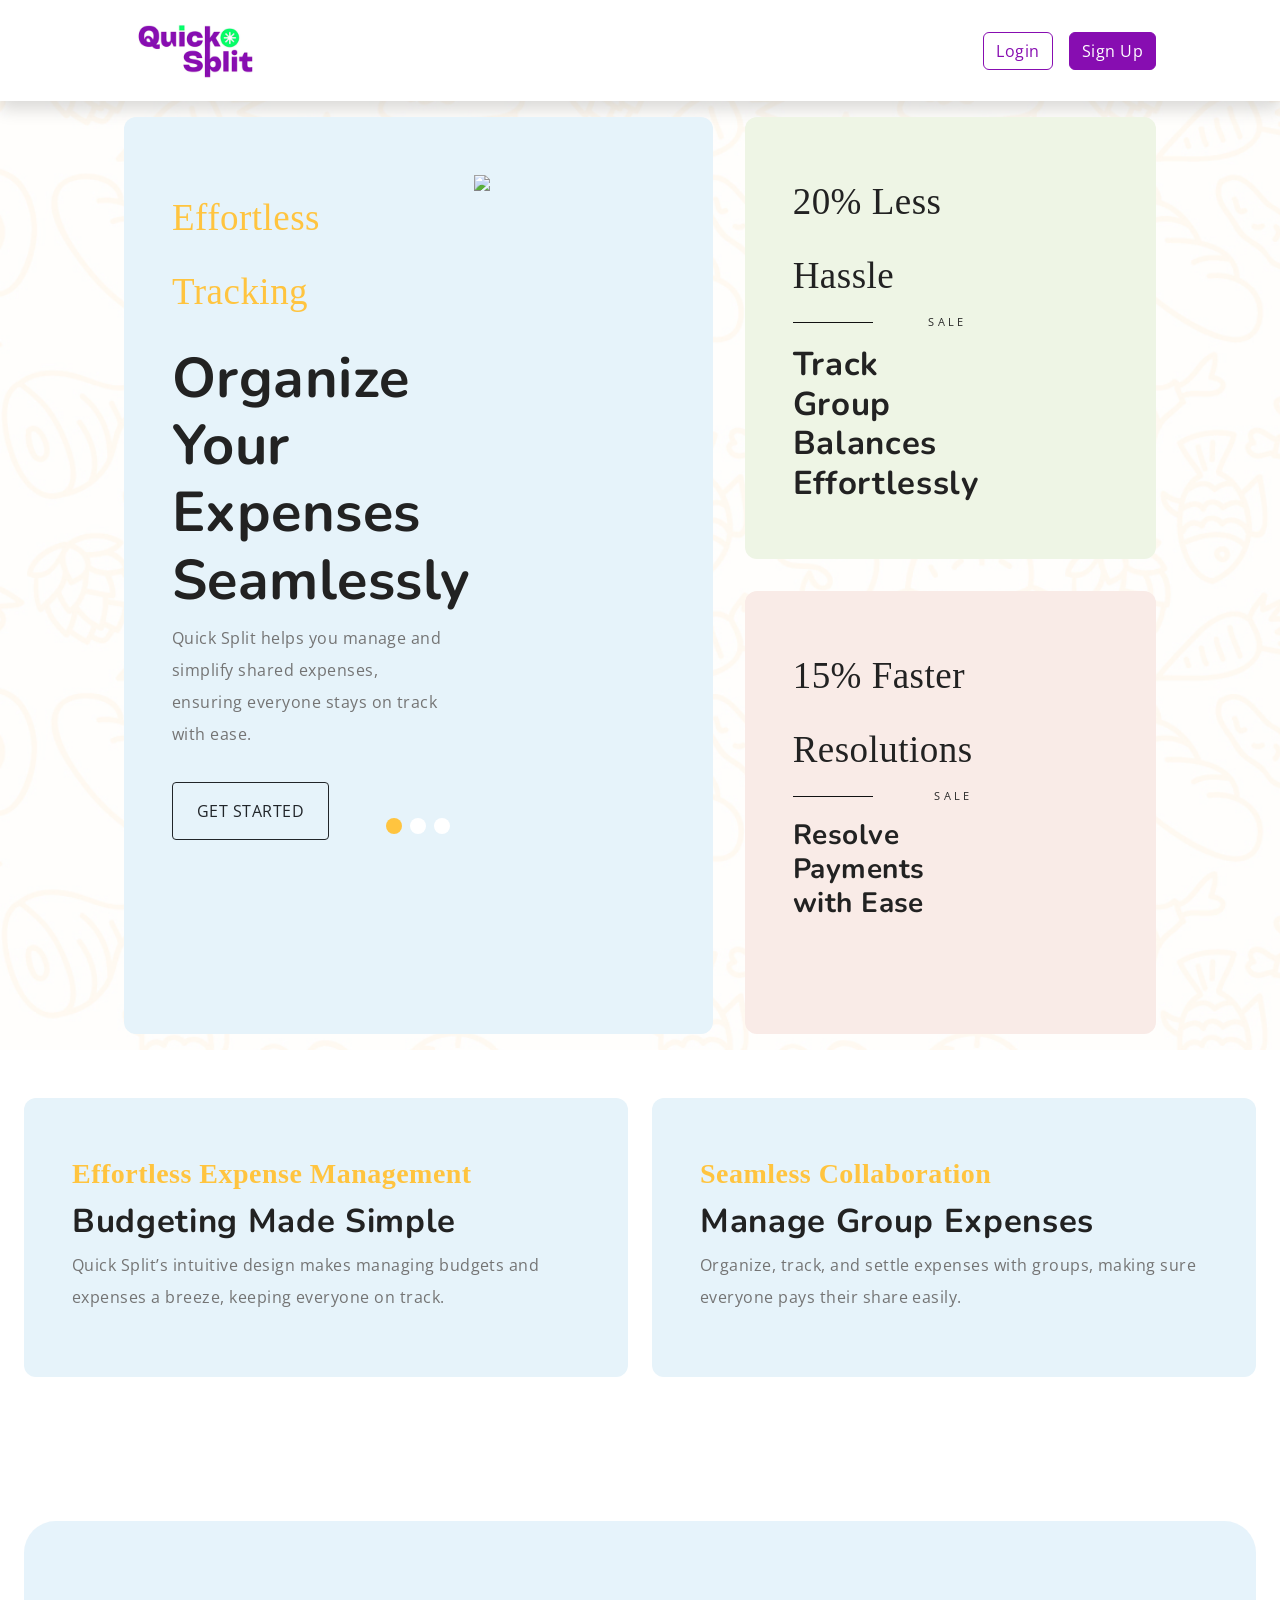
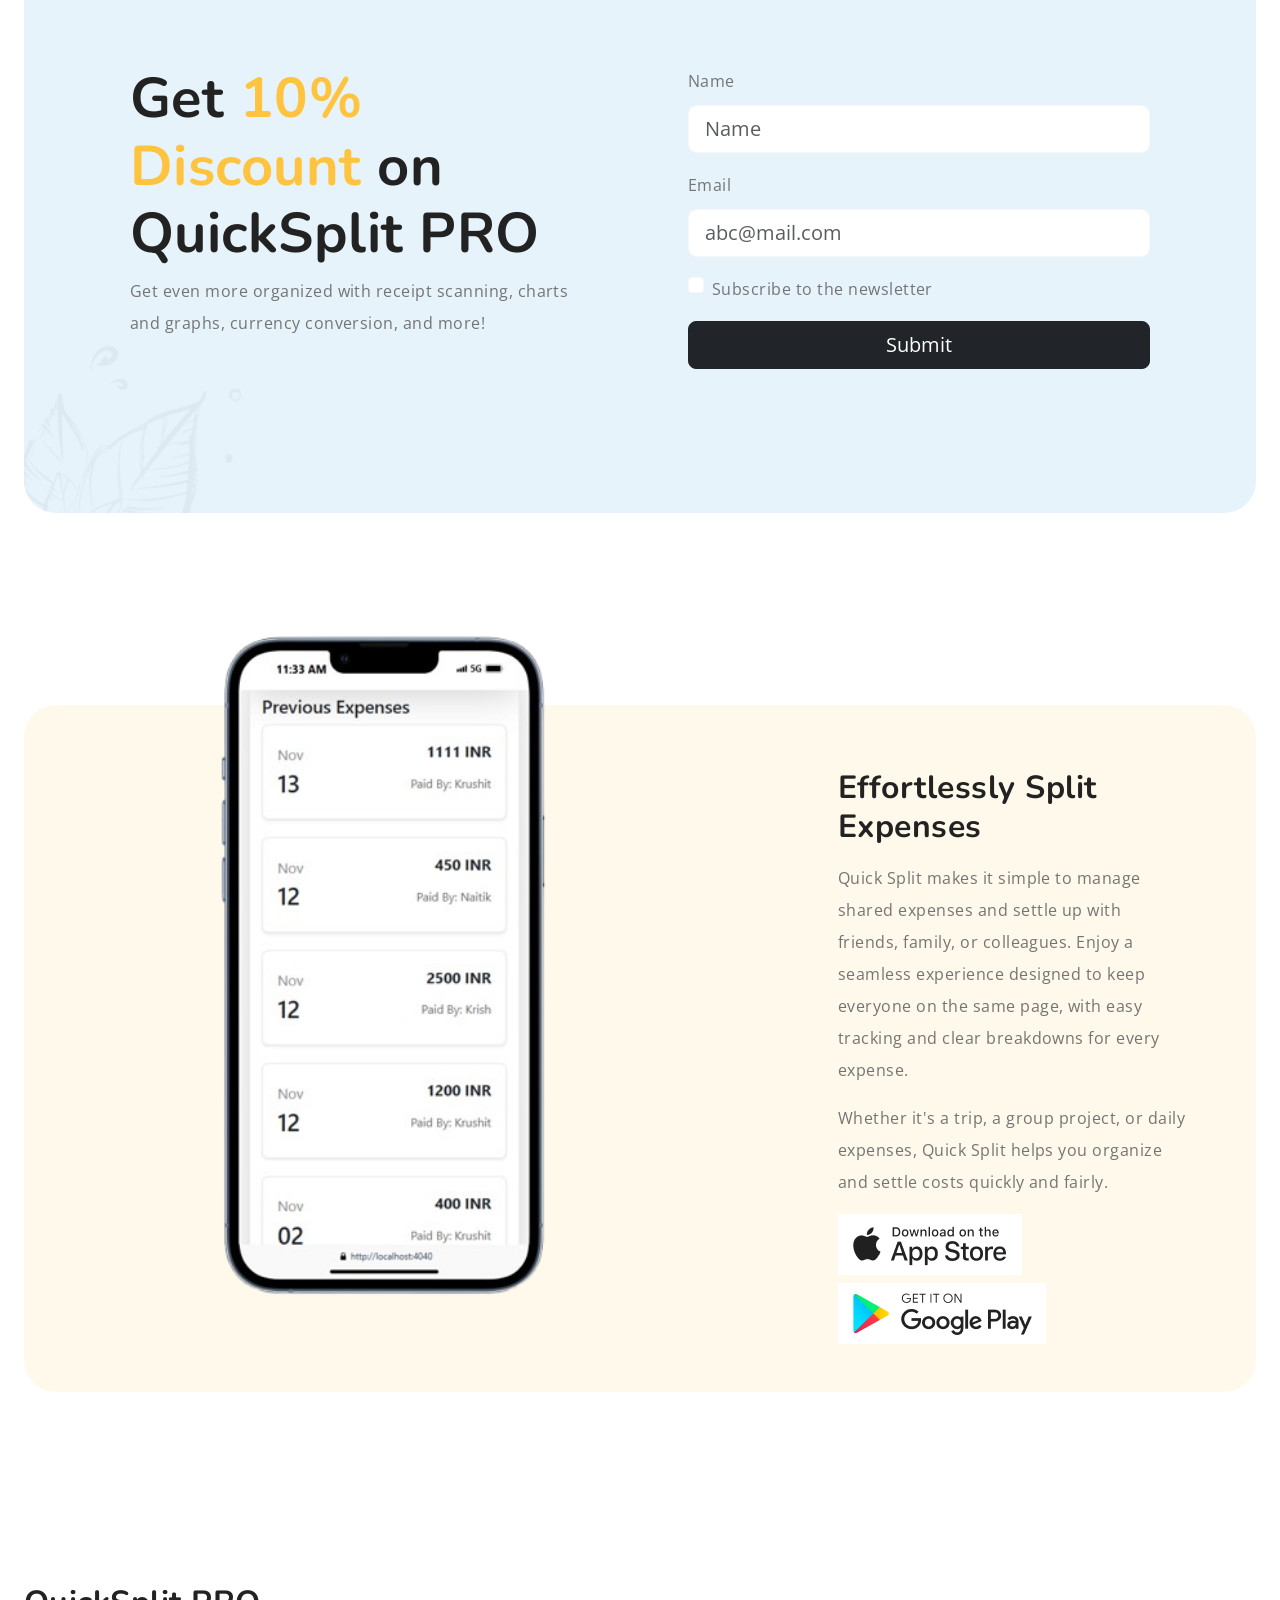
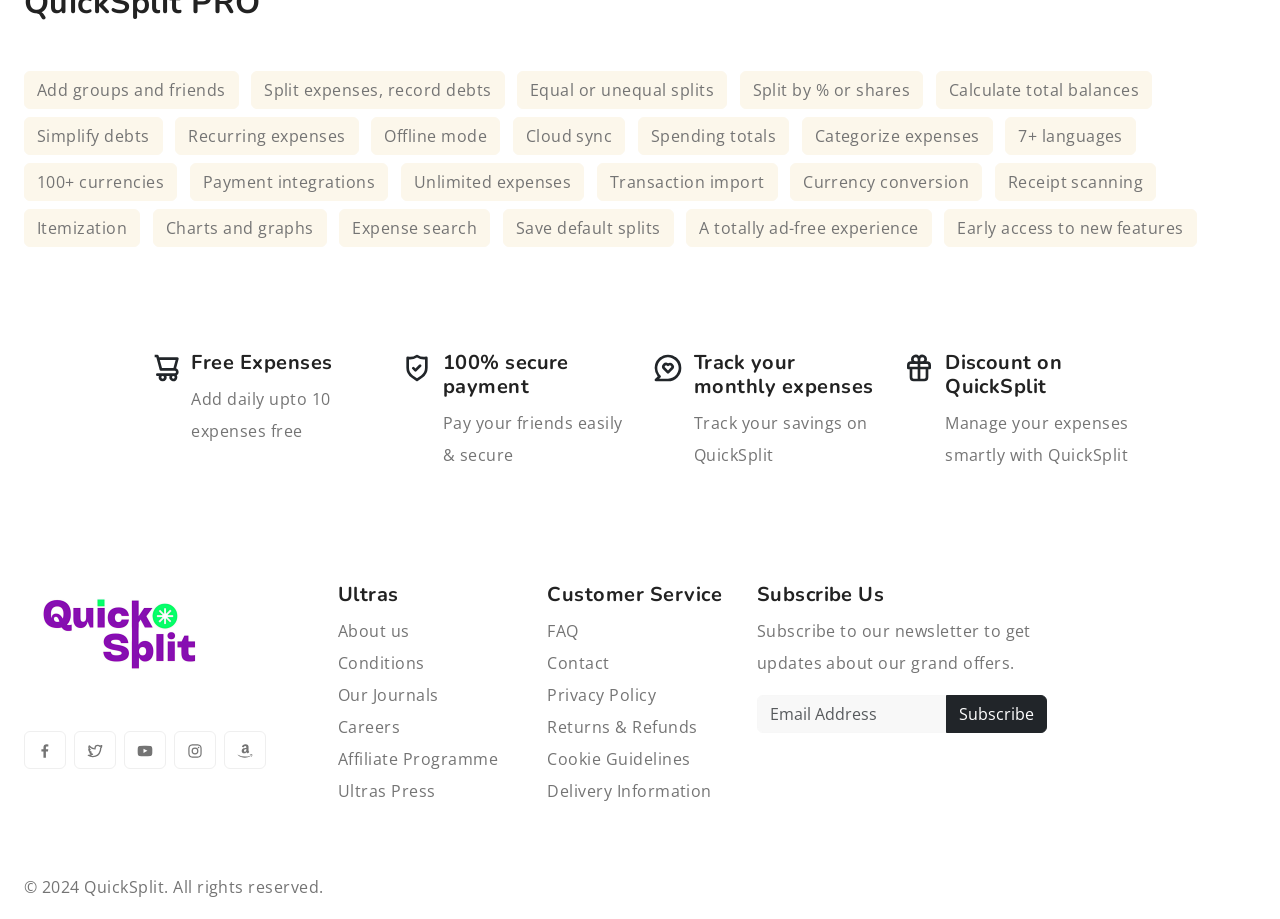
==== commit bcf05ff3: "Frontend UI updation" ====
--- a/Splitmoney/src/main/resources/static/index.html
+++ b/Splitmoney/src/main/resources/static/index.html
@@ -2,2859 +2,615 @@
 <html lang="en">
 
 <head>
-  <title>QuickSplit</title>
-  <meta charset="utf-8">
-  <meta http-equiv="X-UA-Compatible" content="IE=edge">
-  <meta name="viewport" content="width=device-width, initial-scale=1.0">
-  <meta name="format-detection" content="telephone=no">
-  <meta name="apple-mobile-web-app-capable" content="yes">
-  <meta name="author" content="">
-  <meta name="keywords" content="">
-  <meta name="description" content="">
-
-  <link rel="stylesheet" href="https://cdn.jsdelivr.net/npm/swiper@9/swiper-bundle.min.css">
-  <link href="https://cdn.jsdelivr.net/npm/bootstrap@5.3.0-alpha3/dist/css/bootstrap.min.css" rel="stylesheet"
-    integrity="sha384-KK94CHFLLe+nY2dmCWGMq91rCGa5gtU4mk92HdvYe+M/SXH301p5ILy+dN9+nJOZ" crossorigin="anonymous">
-  <link rel="stylesheet" type="text/css" href="css/vendor.css">
-  <link rel="stylesheet" type="text/css" href="style.css">
-
-  <link rel="preconnect" href="https://fonts.googleapis.com">
-  <link rel="preconnect" href="https://fonts.gstatic.com" crossorigin>
-  <link
-    href="https://fonts.googleapis.com/css2?family=Nunito:wght@400;700&family=Open+Sans:ital,wght@0,400;0,700;1,400;1,700&display=swap"
-    rel="stylesheet">
+<title>QuickSplit</title>
+<meta charset="utf-8">
+<meta http-equiv="X-UA-Compatible" content="IE=edge">
+<meta name="viewport" content="width=device-width, initial-scale=1.0">
+<meta name="format-detection" content="telephone=no">
+<meta name="apple-mobile-web-app-capable" content="yes">
+<meta name="author" content="">
+<meta name="keywords" content="">
+<meta name="description" content="">
+
+<link rel="stylesheet"
+	href="https://cdn.jsdelivr.net/npm/swiper@9/swiper-bundle.min.css">
+<link
+	href="https://cdn.jsdelivr.net/npm/bootstrap@5.3.0-alpha3/dist/css/bootstrap.min.css"
+	rel="stylesheet"
+	integrity="sha384-KK94CHFLLe+nY2dmCWGMq91rCGa5gtU4mk92HdvYe+M/SXH301p5ILy+dN9+nJOZ"
+	crossorigin="anonymous">
+<link rel="stylesheet" type="text/css" href="css/vendor.css">
+<link rel="stylesheet" type="text/css" href="style.css">
+
+<link rel="preconnect" href="https://fonts.googleapis.com">
+<link rel="preconnect" href="https://fonts.gstatic.com" crossorigin>
+<link
+	href="https://fonts.googleapis.com/css2?family=Nunito:wght@400;700&family=Open+Sans:ital,wght@0,400;0,700;1,400;1,700&display=swap"
+	rel="stylesheet">
 
 </head>
 
 <body>
 
-  <svg xmlns="http://www.w3.org/2000/svg" style="display: none;">
+	<svg xmlns="http://www.w3.org/2000/svg" style="display: none;">
     <defs>
-      <symbol xmlns="http://www.w3.org/2000/svg" id="link" viewBox="0 0 24 24">
-        <path fill="currentColor"
-          d="M12 19a1 1 0 1 0-1-1a1 1 0 0 0 1 1Zm5 0a1 1 0 1 0-1-1a1 1 0 0 0 1 1Zm0-4a1 1 0 1 0-1-1a1 1 0 0 0 1 1Zm-5 0a1 1 0 1 0-1-1a1 1 0 0 0 1 1Zm7-12h-1V2a1 1 0 0 0-2 0v1H8V2a1 1 0 0 0-2 0v1H5a3 3 0 0 0-3 3v14a3 3 0 0 0 3 3h14a3 3 0 0 0 3-3V6a3 3 0 0 0-3-3Zm1 17a1 1 0 0 1-1 1H5a1 1 0 0 1-1-1v-9h16Zm0-11H4V6a1 1 0 0 1 1-1h1v1a1 1 0 0 0 2 0V5h8v1a1 1 0 0 0 2 0V5h1a1 1 0 0 1 1 1ZM7 15a1 1 0 1 0-1-1a1 1 0 0 0 1 1Zm0 4a1 1 0 1 0-1-1a1 1 0 0 0 1 1Z" />
-      </symbol>
-      <symbol xmlns="http://www.w3.org/2000/svg" id="arrow-right" viewBox="0 0 24 24">
-        <path fill="currentColor"
-          d="M17.92 11.62a1 1 0 0 0-.21-.33l-5-5a1 1 0 0 0-1.42 1.42l3.3 3.29H7a1 1 0 0 0 0 2h7.59l-3.3 3.29a1 1 0 0 0 0 1.42a1 1 0 0 0 1.42 0l5-5a1 1 0 0 0 .21-.33a1 1 0 0 0 0-.76Z" />
-      </symbol>
-      <symbol xmlns="http://www.w3.org/2000/svg" id="category" viewBox="0 0 24 24">
-        <path fill="currentColor"
-          d="M19 5.5h-6.28l-.32-1a3 3 0 0 0-2.84-2H5a3 3 0 0 0-3 3v13a3 3 0 0 0 3 3h14a3 3 0 0 0 3-3v-10a3 3 0 0 0-3-3Zm1 13a1 1 0 0 1-1 1H5a1 1 0 0 1-1-1v-13a1 1 0 0 1 1-1h4.56a1 1 0 0 1 .95.68l.54 1.64a1 1 0 0 0 .95.68h7a1 1 0 0 1 1 1Z" />
-      </symbol>
-      <symbol xmlns="http://www.w3.org/2000/svg" id="calendar" viewBox="0 0 24 24">
-        <path fill="currentColor"
-          d="M19 4h-2V3a1 1 0 0 0-2 0v1H9V3a1 1 0 0 0-2 0v1H5a3 3 0 0 0-3 3v12a3 3 0 0 0 3 3h14a3 3 0 0 0 3-3V7a3 3 0 0 0-3-3Zm1 15a1 1 0 0 1-1 1H5a1 1 0 0 1-1-1v-7h16Zm0-9H4V7a1 1 0 0 1 1-1h2v1a1 1 0 0 0 2 0V6h6v1a1 1 0 0 0 2 0V6h2a1 1 0 0 1 1 1Z" />
-      </symbol>
-      <symbol xmlns="http://www.w3.org/2000/svg" id="heart" viewBox="0 0 24 24">
-        <path fill="currentColor"
-          d="M20.16 4.61A6.27 6.27 0 0 0 12 4a6.27 6.27 0 0 0-8.16 9.48l7.45 7.45a1 1 0 0 0 1.42 0l7.45-7.45a6.27 6.27 0 0 0 0-8.87Zm-1.41 7.46L12 18.81l-6.75-6.74a4.28 4.28 0 0 1 3-7.3a4.25 4.25 0 0 1 3 1.25a1 1 0 0 0 1.42 0a4.27 4.27 0 0 1 6 6.05Z" />
-      </symbol>
-      <symbol xmlns="http://www.w3.org/2000/svg" id="plus" viewBox="0 0 24 24">
-        <path fill="currentColor"
-          d="M19 11h-6V5a1 1 0 0 0-2 0v6H5a1 1 0 0 0 0 2h6v6a1 1 0 0 0 2 0v-6h6a1 1 0 0 0 0-2Z" />
-      </symbol>
-      <symbol xmlns="http://www.w3.org/2000/svg" id="minus" viewBox="0 0 24 24">
-        <path fill="currentColor" d="M19 11H5a1 1 0 0 0 0 2h14a1 1 0 0 0 0-2Z" />
-      </symbol>
-      <symbol xmlns="http://www.w3.org/2000/svg" id="cart" viewBox="0 0 24 24">
-        <path fill="currentColor"
-          d="M8.5 19a1.5 1.5 0 1 0 1.5 1.5A1.5 1.5 0 0 0 8.5 19ZM19 16H7a1 1 0 0 1 0-2h8.491a3.013 3.013 0 0 0 2.885-2.176l1.585-5.55A1 1 0 0 0 19 5H6.74a3.007 3.007 0 0 0-2.82-2H3a1 1 0 0 0 0 2h.921a1.005 1.005 0 0 1 .962.725l.155.545v.005l1.641 5.742A3 3 0 0 0 7 18h12a1 1 0 0 0 0-2Zm-1.326-9l-1.22 4.274a1.005 1.005 0 0 1-.963.726H8.754l-.255-.892L7.326 7ZM16.5 19a1.5 1.5 0 1 0 1.5 1.5a1.5 1.5 0 0 0-1.5-1.5Z" />
-      </symbol>
-      <symbol xmlns="http://www.w3.org/2000/svg" id="check" viewBox="0 0 24 24">
-        <path fill="currentColor"
-          d="M18.71 7.21a1 1 0 0 0-1.42 0l-7.45 7.46l-3.13-3.14A1 1 0 1 0 5.29 13l3.84 3.84a1 1 0 0 0 1.42 0l8.16-8.16a1 1 0 0 0 0-1.47Z" />
-      </symbol>
-      <symbol xmlns="http://www.w3.org/2000/svg" id="trash" viewBox="0 0 24 24">
-        <path fill="currentColor"
-          d="M10 18a1 1 0 0 0 1-1v-6a1 1 0 0 0-2 0v6a1 1 0 0 0 1 1ZM20 6h-4V5a3 3 0 0 0-3-3h-2a3 3 0 0 0-3 3v1H4a1 1 0 0 0 0 2h1v11a3 3 0 0 0 3 3h8a3 3 0 0 0 3-3V8h1a1 1 0 0 0 0-2ZM10 5a1 1 0 0 1 1-1h2a1 1 0 0 1 1 1v1h-4Zm7 14a1 1 0 0 1-1 1H8a1 1 0 0 1-1-1V8h10Zm-3-1a1 1 0 0 0 1-1v-6a1 1 0 0 0-2 0v6a1 1 0 0 0 1 1Z" />
-      </symbol>
-      <symbol xmlns="http://www.w3.org/2000/svg" id="star-outline" viewBox="0 0 15 15">
-        <path fill="none" stroke="currentColor" stroke-linecap="round" stroke-linejoin="round"
-          d="M7.5 9.804L5.337 11l.413-2.533L4 6.674l2.418-.37L7.5 4l1.082 2.304l2.418.37l-1.75 1.793L9.663 11L7.5 9.804Z" />
-      </symbol>
-      <symbol xmlns="http://www.w3.org/2000/svg" id="star-solid" viewBox="0 0 15 15">
-        <path fill="currentColor"
-          d="M7.953 3.788a.5.5 0 0 0-.906 0L6.08 5.85l-2.154.33a.5.5 0 0 0-.283.843l1.574 1.613l-.373 2.284a.5.5 0 0 0 .736.518l1.92-1.063l1.921 1.063a.5.5 0 0 0 .736-.519l-.373-2.283l1.574-1.613a.5.5 0 0 0-.283-.844L8.921 5.85l-.968-2.062Z" />
-      </symbol>
-      <symbol xmlns="http://www.w3.org/2000/svg" id="search" viewBox="0 0 24 24">
-        <path fill="currentColor"
-          d="M21.71 20.29L18 16.61A9 9 0 1 0 16.61 18l3.68 3.68a1 1 0 0 0 1.42 0a1 1 0 0 0 0-1.39ZM11 18a7 7 0 1 1 7-7a7 7 0 0 1-7 7Z" />
-      </symbol>
-      <symbol xmlns="http://www.w3.org/2000/svg" id="user" viewBox="0 0 24 24">
-        <path fill="currentColor"
-          d="M15.71 12.71a6 6 0 1 0-7.42 0a10 10 0 0 0-6.22 8.18a1 1 0 0 0 2 .22a8 8 0 0 1 15.9 0a1 1 0 0 0 1 .89h.11a1 1 0 0 0 .88-1.1a10 10 0 0 0-6.25-8.19ZM12 12a4 4 0 1 1 4-4a4 4 0 0 1-4 4Z" />
-      </symbol>
-      <symbol xmlns="http://www.w3.org/2000/svg" id="close" viewBox="0 0 15 15">
-        <path fill="currentColor"
-          d="M7.953 3.788a.5.5 0 0 0-.906 0L6.08 5.85l-2.154.33a.5.5 0 0 0-.283.843l1.574 1.613l-.373 2.284a.5.5 0 0 0 .736.518l1.92-1.063l1.921 1.063a.5.5 0 0 0 .736-.519l-.373-2.283l1.574-1.613a.5.5 0 0 0-.283-.844L8.921 5.85l-.968-2.062Z" />
+      <symbol xmlns="http://www.w3.org/2000/svg" id="link"
+			viewBox="0 0 24 24">
+        <path fill="currentColor"
+			d="M12 19a1 1 0 1 0-1-1a1 1 0 0 0 1 1Zm5 0a1 1 0 1 0-1-1a1 1 0 0 0 1 1Zm0-4a1 1 0 1 0-1-1a1 1 0 0 0 1 1Zm-5 0a1 1 0 1 0-1-1a1 1 0 0 0 1 1Zm7-12h-1V2a1 1 0 0 0-2 0v1H8V2a1 1 0 0 0-2 0v1H5a3 3 0 0 0-3 3v14a3 3 0 0 0 3 3h14a3 3 0 0 0 3-3V6a3 3 0 0 0-3-3Zm1 17a1 1 0 0 1-1 1H5a1 1 0 0 1-1-1v-9h16Zm0-11H4V6a1 1 0 0 1 1-1h1v1a1 1 0 0 0 2 0V5h8v1a1 1 0 0 0 2 0V5h1a1 1 0 0 1 1 1ZM7 15a1 1 0 1 0-1-1a1 1 0 0 0 1 1Zm0 4a1 1 0 1 0-1-1a1 1 0 0 0 1 1Z" />
+      </symbol>
+      <symbol xmlns="http://www.w3.org/2000/svg" id="arrow-right"
+			viewBox="0 0 24 24">
+        <path fill="currentColor"
+			d="M17.92 11.62a1 1 0 0 0-.21-.33l-5-5a1 1 0 0 0-1.42 1.42l3.3 3.29H7a1 1 0 0 0 0 2h7.59l-3.3 3.29a1 1 0 0 0 0 1.42a1 1 0 0 0 1.42 0l5-5a1 1 0 0 0 .21-.33a1 1 0 0 0 0-.76Z" />
+      </symbol>
+      <symbol xmlns="http://www.w3.org/2000/svg" id="category"
+			viewBox="0 0 24 24">
+        <path fill="currentColor"
+			d="M19 5.5h-6.28l-.32-1a3 3 0 0 0-2.84-2H5a3 3 0 0 0-3 3v13a3 3 0 0 0 3 3h14a3 3 0 0 0 3-3v-10a3 3 0 0 0-3-3Zm1 13a1 1 0 0 1-1 1H5a1 1 0 0 1-1-1v-13a1 1 0 0 1 1-1h4.56a1 1 0 0 1 .95.68l.54 1.64a1 1 0 0 0 .95.68h7a1 1 0 0 1 1 1Z" />
+      </symbol>
+      <symbol xmlns="http://www.w3.org/2000/svg" id="calendar"
+			viewBox="0 0 24 24">
+        <path fill="currentColor"
+			d="M19 4h-2V3a1 1 0 0 0-2 0v1H9V3a1 1 0 0 0-2 0v1H5a3 3 0 0 0-3 3v12a3 3 0 0 0 3 3h14a3 3 0 0 0 3-3V7a3 3 0 0 0-3-3Zm1 15a1 1 0 0 1-1 1H5a1 1 0 0 1-1-1v-7h16Zm0-9H4V7a1 1 0 0 1 1-1h2v1a1 1 0 0 0 2 0V6h6v1a1 1 0 0 0 2 0V6h2a1 1 0 0 1 1 1Z" />
+      </symbol>
+      <symbol xmlns="http://www.w3.org/2000/svg" id="heart"
+			viewBox="0 0 24 24">
+        <path fill="currentColor"
+			d="M20.16 4.61A6.27 6.27 0 0 0 12 4a6.27 6.27 0 0 0-8.16 9.48l7.45 7.45a1 1 0 0 0 1.42 0l7.45-7.45a6.27 6.27 0 0 0 0-8.87Zm-1.41 7.46L12 18.81l-6.75-6.74a4.28 4.28 0 0 1 3-7.3a4.25 4.25 0 0 1 3 1.25a1 1 0 0 0 1.42 0a4.27 4.27 0 0 1 6 6.05Z" />
+      </symbol>
+      <symbol xmlns="http://www.w3.org/2000/svg" id="plus"
+			viewBox="0 0 24 24">
+        <path fill="currentColor"
+			d="M19 11h-6V5a1 1 0 0 0-2 0v6H5a1 1 0 0 0 0 2h6v6a1 1 0 0 0 2 0v-6h6a1 1 0 0 0 0-2Z" />
+      </symbol>
+      <symbol xmlns="http://www.w3.org/2000/svg" id="minus"
+			viewBox="0 0 24 24">
+        <path fill="currentColor"
+			d="M19 11H5a1 1 0 0 0 0 2h14a1 1 0 0 0 0-2Z" />
+      </symbol>
+      <symbol xmlns="http://www.w3.org/2000/svg" id="cart"
+			viewBox="0 0 24 24">
+        <path fill="currentColor"
+			d="M8.5 19a1.5 1.5 0 1 0 1.5 1.5A1.5 1.5 0 0 0 8.5 19ZM19 16H7a1 1 0 0 1 0-2h8.491a3.013 3.013 0 0 0 2.885-2.176l1.585-5.55A1 1 0 0 0 19 5H6.74a3.007 3.007 0 0 0-2.82-2H3a1 1 0 0 0 0 2h.921a1.005 1.005 0 0 1 .962.725l.155.545v.005l1.641 5.742A3 3 0 0 0 7 18h12a1 1 0 0 0 0-2Zm-1.326-9l-1.22 4.274a1.005 1.005 0 0 1-.963.726H8.754l-.255-.892L7.326 7ZM16.5 19a1.5 1.5 0 1 0 1.5 1.5a1.5 1.5 0 0 0-1.5-1.5Z" />
+      </symbol>
+      <symbol xmlns="http://www.w3.org/2000/svg" id="check"
+			viewBox="0 0 24 24">
+        <path fill="currentColor"
+			d="M18.71 7.21a1 1 0 0 0-1.42 0l-7.45 7.46l-3.13-3.14A1 1 0 1 0 5.29 13l3.84 3.84a1 1 0 0 0 1.42 0l8.16-8.16a1 1 0 0 0 0-1.47Z" />
+      </symbol>
+      <symbol xmlns="http://www.w3.org/2000/svg" id="trash"
+			viewBox="0 0 24 24">
+        <path fill="currentColor"
+			d="M10 18a1 1 0 0 0 1-1v-6a1 1 0 0 0-2 0v6a1 1 0 0 0 1 1ZM20 6h-4V5a3 3 0 0 0-3-3h-2a3 3 0 0 0-3 3v1H4a1 1 0 0 0 0 2h1v11a3 3 0 0 0 3 3h8a3 3 0 0 0 3-3V8h1a1 1 0 0 0 0-2ZM10 5a1 1 0 0 1 1-1h2a1 1 0 0 1 1 1v1h-4Zm7 14a1 1 0 0 1-1 1H8a1 1 0 0 1-1-1V8h10Zm-3-1a1 1 0 0 0 1-1v-6a1 1 0 0 0-2 0v6a1 1 0 0 0 1 1Z" />
+      </symbol>
+      <symbol xmlns="http://www.w3.org/2000/svg" id="star-outline"
+			viewBox="0 0 15 15">
+        <path fill="none" stroke="currentColor" stroke-linecap="round"
+			stroke-linejoin="round"
+			d="M7.5 9.804L5.337 11l.413-2.533L4 6.674l2.418-.37L7.5 4l1.082 2.304l2.418.37l-1.75 1.793L9.663 11L7.5 9.804Z" />
+      </symbol>
+      <symbol xmlns="http://www.w3.org/2000/svg" id="star-solid"
+			viewBox="0 0 15 15">
+        <path fill="currentColor"
+			d="M7.953 3.788a.5.5 0 0 0-.906 0L6.08 5.85l-2.154.33a.5.5 0 0 0-.283.843l1.574 1.613l-.373 2.284a.5.5 0 0 0 .736.518l1.92-1.063l1.921 1.063a.5.5 0 0 0 .736-.519l-.373-2.283l1.574-1.613a.5.5 0 0 0-.283-.844L8.921 5.85l-.968-2.062Z" />
+      </symbol>
+      <symbol xmlns="http://www.w3.org/2000/svg" id="search"
+			viewBox="0 0 24 24">
+        <path fill="currentColor"
+			d="M21.71 20.29L18 16.61A9 9 0 1 0 16.61 18l3.68 3.68a1 1 0 0 0 1.42 0a1 1 0 0 0 0-1.39ZM11 18a7 7 0 1 1 7-7a7 7 0 0 1-7 7Z" />
+      </symbol>
+      <symbol xmlns="http://www.w3.org/2000/svg" id="user"
+			viewBox="0 0 24 24">
+        <path fill="currentColor"
+			d="M15.71 12.71a6 6 0 1 0-7.42 0a10 10 0 0 0-6.22 8.18a1 1 0 0 0 2 .22a8 8 0 0 1 15.9 0a1 1 0 0 0 1 .89h.11a1 1 0 0 0 .88-1.1a10 10 0 0 0-6.25-8.19ZM12 12a4 4 0 1 1 4-4a4 4 0 0 1-4 4Z" />
+      </symbol>
+      <symbol xmlns="http://www.w3.org/2000/svg" id="close"
+			viewBox="0 0 15 15">
+        <path fill="currentColor"
+			d="M7.953 3.788a.5.5 0 0 0-.906 0L6.08 5.85l-2.154.33a.5.5 0 0 0-.283.843l1.574 1.613l-.373 2.284a.5.5 0 0 0 .736.518l1.92-1.063l1.921 1.063a.5.5 0 0 0 .736-.519l-.373-2.283l1.574-1.613a.5.5 0 0 0-.283-.844L8.921 5.85l-.968-2.062Z" />
       </symbol>
     </defs>
   </svg>
 
-  <div class="preloader-wrapper">
-    <div class="preloader">
-    </div>
-  </div>
-
-  <header>
-    <nav class="navbar navbar-expand-sm shadow" style="padding-left: 100px; padding-right: 100px;">
-      <div class="container-fluid">
-        <a class="navbar-brand" href="index.html">
-          <img src="images/QuickSplitLogo Header WhiteBack.png" alt="logo" class="img-fluid"
-            style="height: 75px;">
-        </a>
-
-        <button class="navbar-toggler" type="button" data-bs-toggle="collapse" data-bs-target="#navbarNav"
-          aria-controls="navbarNav" aria-expanded="false" aria-label="Toggle navigation">
-          <span class="navbar-toggler-icon"></span>
-        </button>
-
-        <div class="collapse navbar-collapse justify-content-end" id="navbarNav">
-          <div class="d-flex align-items-center gap-3">
-            <a href="login.html" class="btn custom-login-btn">Login</a>
-
-            <a href="signup.html" class="btn custom-signup-btn">Sign Up</a>
-          </div>
-        </div>
-      </div>
-    </nav>
-
-
-  </header>
-
-  <section class="py-3"
-    style="background-image: url('images/background-pattern.jpg');background-repeat: no-repeat;background-size: cover; padding-left: 100px; padding-right: 100px;">
-    <div class="container-fluid">
-      <div class="row">
-        <div class="col-md-12">
-
-          <div class="banner-blocks">
-
-            <div class="banner-ad large bg-info block-1">
-
-              <div class="swiper main-swiper">
-                <div class="swiper-wrapper">
-
-                  <div class="swiper-slide">
-                    <div class="row banner-content p-5">
-                      <div class="content-wrapper col-md-7">
-                        <div class="categories my-3">100% natural</div>
-                        <h3 class="display-4">Fresh Smoothie & Summer Juice</h3>
-                        <p>Lorem ipsum dolor sit amet, consectetur adipiscing elit. Dignissim massa diam elementum.</p>
-                        <a href="#"
-                          class="btn btn-outline-dark btn-lg text-uppercase fs-6 rounded-1 px-4 py-3 mt-3">Shop Now</a>
-                      </div>
-                      <div class="img-wrapper col-md-5">
-                        <img src="images/product-thumb-1.png" class="img-fluid">
-                      </div>
-                    </div>
-                  </div>
-
-                  <div class="swiper-slide">
-                    <div class="row banner-content p-5">
-                      <div class="content-wrapper col-md-7">
-                        <div class="categories mb-3 pb-3">100% natural</div>
-                        <h3 class="banner-title">Fresh Smoothie & Summer Juice</h3>
-                        <p>Lorem ipsum dolor sit amet, consectetur adipiscing elit. Dignissim massa diam elementum.</p>
-                        <a href="#" class="btn btn-outline-dark btn-lg text-uppercase fs-6 rounded-1">Shop
-                          Collection</a>
-                      </div>
-                      <div class="img-wrapper col-md-5">
-                        <img src="images/product-thumb-1.png" class="img-fluid">
-                      </div>
-                    </div>
-                  </div>
-
-                  <div class="swiper-slide">
-                    <div class="row banner-content p-5">
-                      <div class="content-wrapper col-md-7">
-                        <div class="categories mb-3 pb-3">100% natural</div>
-                        <h3 class="banner-title">Heinz Tomato Ketchup</h3>
-                        <p>Lorem ipsum dolor sit amet, consectetur adipiscing elit. Dignissim massa diam elementum.</p>
-                        <a href="#" class="btn btn-outline-dark btn-lg text-uppercase fs-6 rounded-1">Shop
-                          Collection</a>
-                      </div>
-                      <div class="img-wrapper col-md-5">
-                        <img src="images/product-thumb-2.png" class="img-fluid">
-                      </div>
-                    </div>
-                  </div>
-                </div>
-
-                <div class="swiper-pagination"></div>
-
-              </div>
-            </div>
-
-            <div class="banner-ad bg-success-subtle block-2"
-              style="background:url('images/ad-image-1.png') no-repeat;background-position: right bottom">
-              <div class="row banner-content p-5">
-
-                <div class="content-wrapper col-md-7">
-                  <div class="categories sale mb-3 pb-3">20% off</div>
-                  <h3 class="banner-title">Fruits & Vegetables</h3>
-                  <a href="#" class="d-flex align-items-center nav-link">Shop Collection <svg width="24" height="24">
-                      <use xlink:href="#arrow-right"></use>
-                    </svg></a>
-                </div>
-
-              </div>
-            </div>
-
-            <div class="banner-ad bg-danger block-3"
-              style="background:url('images/ad-image-2.png') no-repeat;background-position: right bottom">
-              <div class="row banner-content p-5">
-
-                <div class="content-wrapper col-md-7">
-                  <div class="categories sale mb-3 pb-3">15% off</div>
-                  <h3 class="item-title">Baked Products</h3>
-                  <a href="#" class="d-flex align-items-center nav-link">Shop Collection <svg width="24" height="24">
-                      <use xlink:href="#arrow-right"></use>
-                    </svg></a>
-                </div>
-
-              </div>
-            </div>
-
-          </div>
-          <!-- / Banner Blocks -->
-
-        </div>
-      </div>
-    </div>
-  </section>
-
-  <section class="py-5 overflow-hidden">
-    <div class="container-fluid">
-      <div class="row">
-        <div class="col-md-12">
-
-          <div class="section-header d-flex flex-wrap justify-content-between mb-5">
-            <h2 class="section-title">Category</h2>
-
-            <div class="d-flex align-items-center">
-              <a href="#" class="btn-link text-decoration-none">View All Categories →</a>
-              <div class="swiper-buttons">
-                <button class="swiper-prev category-carousel-prev btn btn-yellow">❮</button>
-                <button class="swiper-next category-carousel-next btn btn-yellow">❯</button>
-              </div>
-            </div>
-          </div>
-
-        </div>
-      </div>
-      <div class="row">
-        <div class="col-md-12">
-
-          <div class="category-carousel swiper">
-            <div class="swiper-wrapper">
-              <a href="index.html" class="nav-link category-item swiper-slide">
-                <img src="images/icon-vegetables-broccoli.png" alt="Category Thumbnail">
-                <h3 class="category-title">Fruits & Veges</h3>
-              </a>
-              <a href="index.html" class="nav-link category-item swiper-slide">
-                <img src="images/icon-bread-baguette.png" alt="Category Thumbnail">
-                <h3 class="category-title">Breads & Sweets</h3>
-              </a>
-              <a href="index.html" class="nav-link category-item swiper-slide">
-                <img src="images/icon-soft-drinks-bottle.png" alt="Category Thumbnail">
-                <h3 class="category-title">Fruits & Veges</h3>
-              </a>
-              <a href="index.html" class="nav-link category-item swiper-slide">
-                <img src="images/icon-wine-glass-bottle.png" alt="Category Thumbnail">
-                <h3 class="category-title">Fruits & Veges</h3>
-              </a>
-              <a href="index.html" class="nav-link category-item swiper-slide">
-                <img src="images/icon-animal-products-drumsticks.png" alt="Category Thumbnail">
-                <h3 class="category-title">Fruits & Veges</h3>
-              </a>
-              <a href="index.html" class="nav-link category-item swiper-slide">
-                <img src="images/icon-bread-herb-flour.png" alt="Category Thumbnail">
-                <h3 class="category-title">Fruits & Veges</h3>
-              </a>
-              <a href="index.html" class="nav-link category-item swiper-slide">
-                <img src="images/icon-vegetables-broccoli.png" alt="Category Thumbnail">
-                <h3 class="category-title">Fruits & Veges</h3>
-              </a>
-              <a href="index.html" class="nav-link category-item swiper-slide">
-                <img src="images/icon-vegetables-broccoli.png" alt="Category Thumbnail">
-                <h3 class="category-title">Fruits & Veges</h3>
-              </a>
-              <a href="index.html" class="nav-link category-item swiper-slide">
-                <img src="images/icon-vegetables-broccoli.png" alt="Category Thumbnail">
-                <h3 class="category-title">Fruits & Veges</h3>
-              </a>
-              <a href="index.html" class="nav-link category-item swiper-slide">
-                <img src="images/icon-vegetables-broccoli.png" alt="Category Thumbnail">
-                <h3 class="category-title">Fruits & Veges</h3>
-              </a>
-              <a href="index.html" class="nav-link category-item swiper-slide">
-                <img src="images/icon-vegetables-broccoli.png" alt="Category Thumbnail">
-                <h3 class="category-title">Fruits & Veges</h3>
-              </a>
-              <a href="index.html" class="nav-link category-item swiper-slide">
-                <img src="images/icon-vegetables-broccoli.png" alt="Category Thumbnail">
-                <h3 class="category-title">Fruits & Veges</h3>
-              </a>
-
-            </div>
-          </div>
-
-        </div>
-      </div>
-    </div>
-  </section>
-
-
-  <section class="py-5 overflow-hidden">
-    <div class="container-fluid">
-      <div class="row">
-        <div class="col-md-12">
-
-          <div class="section-header d-flex flex-wrap flex-wrap justify-content-between mb-5">
-
-            <h2 class="section-title">Newly Arrived Brands</h2>
-
-            <div class="d-flex align-items-center">
-              <a href="#" class="btn-link text-decoration-none">View All Categories →</a>
-              <div class="swiper-buttons">
-                <button class="swiper-prev brand-carousel-prev btn btn-yellow">❮</button>
-                <button class="swiper-next brand-carousel-next btn btn-yellow">❯</button>
-              </div>
-            </div>
-          </div>
-
-        </div>
-      </div>
-      <div class="row">
-        <div class="col-md-12">
-
-          <div class="brand-carousel swiper">
-            <div class="swiper-wrapper">
-
-              <div class="swiper-slide">
-                <div class="card mb-3 p-3 rounded-4 shadow border-0">
-                  <div class="row g-0">
-                    <div class="col-md-4">
-                      <img src="images/product-thumb-11.jpg" class="img-fluid rounded" alt="Card title">
-                    </div>
-                    <div class="col-md-8">
-                      <div class="card-body py-0">
-                        <p class="text-muted mb-0">Amber Jar</p>
-                        <h5 class="card-title">Honey best nectar you wish to get</h5>
-                      </div>
-                    </div>
-                  </div>
-                </div>
-              </div>
-              <div class="swiper-slide">
-                <div class="card mb-3 p-3 rounded-4 shadow border-0">
-                  <div class="row g-0">
-                    <div class="col-md-4">
-                      <img src="images/product-thumb-12.jpg" class="img-fluid rounded" alt="Card title">
-                    </div>
-                    <div class="col-md-8">
-                      <div class="card-body py-0">
-                        <p class="text-muted mb-0">Amber Jar</p>
-                        <h5 class="card-title">Honey best nectar you wish to get</h5>
-                      </div>
-                    </div>
-                  </div>
-                </div>
-              </div>
-              <div class="swiper-slide">
-                <div class="card mb-3 p-3 rounded-4 shadow border-0">
-                  <div class="row g-0">
-                    <div class="col-md-4">
-                      <img src="images/product-thumb-13.jpg" class="img-fluid rounded" alt="Card title">
-                    </div>
-                    <div class="col-md-8">
-                      <div class="card-body py-0">
-                        <p class="text-muted mb-0">Amber Jar</p>
-                        <h5 class="card-title">Honey best nectar you wish to get</h5>
-                      </div>
-                    </div>
-                  </div>
-                </div>
-              </div>
-              <div class="swiper-slide">
-                <div class="card mb-3 p-3 rounded-4 shadow border-0">
-                  <div class="row g-0">
-                    <div class="col-md-4">
-                      <img src="images/product-thumb-14.jpg" class="img-fluid rounded" alt="Card title">
-                    </div>
-                    <div class="col-md-8">
-                      <div class="card-body py-0">
-                        <p class="text-muted mb-0">Amber Jar</p>
-                        <h5 class="card-title">Honey best nectar you wish to get</h5>
-                      </div>
-                    </div>
-                  </div>
-                </div>
-              </div>
-              <div class="swiper-slide">
-                <div class="card mb-3 p-3 rounded-4 shadow border-0">
-                  <div class="row g-0">
-                    <div class="col-md-4">
-                      <img src="images/product-thumb-11.jpg" class="img-fluid rounded" alt="Card title">
-                    </div>
-                    <div class="col-md-8">
-                      <div class="card-body py-0">
-                        <p class="text-muted mb-0">Amber Jar</p>
-                        <h5 class="card-title">Honey best nectar you wish to get</h5>
-                      </div>
-                    </div>
-                  </div>
-                </div>
-              </div>
-              <div class="swiper-slide">
-                <div class="card mb-3 p-3 rounded-4 shadow border-0">
-                  <div class="row g-0">
-                    <div class="col-md-4">
-                      <img src="images/product-thumb-12.jpg" class="img-fluid rounded" alt="Card title">
-                    </div>
-                    <div class="col-md-8">
-                      <div class="card-body py-0">
-                        <p class="text-muted mb-0">Amber Jar</p>
-                        <h5 class="card-title">Honey best nectar you wish to get</h5>
-                      </div>
-                    </div>
-                  </div>
-                </div>
-              </div>
-
-            </div>
-          </div>
-
-        </div>
-      </div>
-    </div>
-  </section>
-
-
-  <section class="py-5">
-    <div class="container-fluid">
-
-      <div class="row">
-        <div class="col-md-12">
-
-          <div class="bootstrap-tabs product-tabs">
-            <div class="tabs-header d-flex justify-content-between border-bottom my-5">
-              <h3>Trending Products</h3>
-              <nav>
-                <div class="nav nav-tabs" id="nav-tab" role="tablist">
-                  <a href="#" class="nav-link text-uppercase fs-6 active" id="nav-all-tab" data-bs-toggle="tab"
-                    data-bs-target="#nav-all">All</a>
-                  <a href="#" class="nav-link text-uppercase fs-6" id="nav-fruits-tab" data-bs-toggle="tab"
-                    data-bs-target="#nav-fruits">Fruits & Veges</a>
-                  <a href="#" class="nav-link text-uppercase fs-6" id="nav-juices-tab" data-bs-toggle="tab"
-                    data-bs-target="#nav-juices">Juices</a>
-                </div>
-              </nav>
-            </div>
-            <div class="tab-content" id="nav-tabContent">
-              <div class="tab-pane fade show active" id="nav-all" role="tabpanel" aria-labelledby="nav-all-tab">
-
-                <div class="product-grid row row-cols-1 row-cols-sm-2 row-cols-md-3 row-cols-lg-4 row-cols-xl-5">
-
-                  <div class="col">
-                    <div class="product-item">
-                      <span class="badge bg-success position-absolute m-3">-30%</span>
-                      <a href="#" class="btn-wishlist"><svg width="24" height="24">
-                          <use xlink:href="#heart"></use>
-                        </svg></a>
-                      <figure>
-                        <a href="index.html" title="Product Title">
-                          <img src="images/thumb-bananas.png" class="tab-image">
-                        </a>
-                      </figure>
-                      <h3>Sunstar Fresh Melon Juice</h3>
-                      <span class="qty">1 Unit</span><span class="rating"><svg width="24" height="24"
-                          class="text-primary">
-                          <use xlink:href="#star-solid"></use>
-                        </svg> 4.5</span>
-                      <span class="price">$18.00</span>
-                      <div class="d-flex align-items-center justify-content-between">
-                        <div class="input-group product-qty">
-                          <span class="input-group-btn">
-                            <button type="button" class="quantity-left-minus btn btn-danger btn-number"
-                              data-type="minus">
-                              <svg width="16" height="16">
-                                <use xlink:href="#minus"></use>
-                              </svg>
-                            </button>
-                          </span>
-                          <input type="text" id="quantity" name="quantity" class="form-control input-number" value="1">
-                          <span class="input-group-btn">
-                            <button type="button" class="quantity-right-plus btn btn-success btn-number"
-                              data-type="plus">
-                              <svg width="16" height="16">
-                                <use xlink:href="#plus"></use>
-                              </svg>
-                            </button>
-                          </span>
-                        </div>
-                        <a href="#" class="nav-link">Add to Cart <iconify-icon icon="uil:shopping-cart"></a>
-                      </div>
-                    </div>
-                  </div>
-
-                  <div class="col">
-                    <div class="product-item">
-                      <span class="badge bg-success position-absolute m-3">-30%</span>
-                      <a href="#" class="btn-wishlist"><svg width="24" height="24">
-                          <use xlink:href="#heart"></use>
-                        </svg></a>
-                      <figure>
-                        <a href="index.html" title="Product Title">
-                          <img src="images/thumb-biscuits.png" class="tab-image">
-                        </a>
-                      </figure>
-                      <h3>Sunstar Fresh Melon Juice</h3>
-                      <span class="qty">1 Unit</span><span class="rating"><svg width="24" height="24"
-                          class="text-primary">
-                          <use xlink:href="#star-solid"></use>
-                        </svg> 4.5</span>
-                      <span class="price">$18.00</span>
-                      <div class="d-flex align-items-center justify-content-between">
-                        <div class="input-group product-qty">
-                          <span class="input-group-btn">
-                            <button type="button" class="quantity-left-minus btn btn-danger btn-number"
-                              data-type="minus">
-                              <svg width="16" height="16">
-                                <use xlink:href="#minus"></use>
-                              </svg>
-                            </button>
-                          </span>
-                          <input type="text" id="quantity" name="quantity" class="form-control input-number" value="1">
-                          <span class="input-group-btn">
-                            <button type="button" class="quantity-right-plus btn btn-success btn-number"
-                              data-type="plus">
-                              <svg width="16" height="16">
-                                <use xlink:href="#plus"></use>
-                              </svg>
-                            </button>
-                          </span>
-                        </div>
-                        <a href="#" class="nav-link">Add to Cart <iconify-icon icon="uil:shopping-cart"></a>
-                      </div>
-                    </div>
-                  </div>
-
-                  <div class="col">
-                    <div class="product-item">
-                      <a href="#" class="btn-wishlist"><svg width="24" height="24">
-                          <use xlink:href="#heart"></use>
-                        </svg></a>
-                      <figure>
-                        <a href="index.html" title="Product Title">
-                          <img src="images/thumb-cucumber.png" class="tab-image">
-                        </a>
-                      </figure>
-                      <h3>Sunstar Fresh Melon Juice</h3>
-                      <span class="qty">1 Unit</span><span class="rating"><svg width="24" height="24"
-                          class="text-primary">
-                          <use xlink:href="#star-solid"></use>
-                        </svg> 4.5</span>
-                      <span class="price">$18.00</span>
-                      <div class="d-flex align-items-center justify-content-between">
-                        <div class="input-group product-qty">
-                          <span class="input-group-btn">
-                            <button type="button" class="quantity-left-minus btn btn-danger btn-number"
-                              data-type="minus">
-                              <svg width="16" height="16">
-                                <use xlink:href="#minus"></use>
-                              </svg>
-                            </button>
-                          </span>
-                          <input type="text" id="quantity" name="quantity" class="form-control input-number" value="1">
-                          <span class="input-group-btn">
-                            <button type="button" class="quantity-right-plus btn btn-success btn-number"
-                              data-type="plus">
-                              <svg width="16" height="16">
-                                <use xlink:href="#plus"></use>
-                              </svg>
-                            </button>
-                          </span>
-                        </div>
-                        <a href="#" class="nav-link">Add to Cart <iconify-icon icon="uil:shopping-cart"></a>
-                      </div>
-                    </div>
-                  </div>
-
-                  <div class="col">
-                    <div class="product-item">
-                      <a href="#" class="btn-wishlist"><svg width="24" height="24">
-                          <use xlink:href="#heart"></use>
-                        </svg></a>
-                      <figure>
-                        <a href="index.html" title="Product Title">
-                          <img src="images/thumb-milk.png" class="tab-image">
-                        </a>
-                      </figure>
-                      <h3>Sunstar Fresh Melon Juice</h3>
-                      <span class="qty">1 Unit</span><span class="rating"><svg width="24" height="24"
-                          class="text-primary">
-                          <use xlink:href="#star-solid"></use>
-                        </svg> 4.5</span>
-                      <span class="price">$18.00</span>
-                      <div class="d-flex align-items-center justify-content-between">
-                        <div class="input-group product-qty">
-                          <span class="input-group-btn">
-                            <button type="button" class="quantity-left-minus btn btn-danger btn-number"
-                              data-type="minus">
-                              <svg width="16" height="16">
-                                <use xlink:href="#minus"></use>
-                              </svg>
-                            </button>
-                          </span>
-                          <input type="text" id="quantity" name="quantity" class="form-control input-number" value="1">
-                          <span class="input-group-btn">
-                            <button type="button" class="quantity-right-plus btn btn-success btn-number"
-                              data-type="plus">
-                              <svg width="16" height="16">
-                                <use xlink:href="#plus"></use>
-                              </svg>
-                            </button>
-                          </span>
-                        </div>
-                        <a href="#" class="nav-link">Add to Cart <iconify-icon icon="uil:shopping-cart"></a>
-                      </div>
-                    </div>
-                  </div>
-
-                  <div class="col">
-                    <div class="product-item">
-                      <a href="#" class="btn-wishlist"><svg width="24" height="24">
-                          <use xlink:href="#heart"></use>
-                        </svg></a>
-                      <figure>
-                        <a href="index.html" title="Product Title">
-                          <img src="images/thumb-bananas.png" class="tab-image">
-                        </a>
-                      </figure>
-                      <h3>Sunstar Fresh Melon Juice</h3>
-                      <span class="qty">1 Unit</span><span class="rating"><svg width="24" height="24"
-                          class="text-primary">
-                          <use xlink:href="#star-solid"></use>
-                        </svg> 4.5</span>
-                      <span class="price">$18.00</span>
-                      <div class="d-flex align-items-center justify-content-between">
-                        <div class="input-group product-qty">
-                          <span class="input-group-btn">
-                            <button type="button" class="quantity-left-minus btn btn-danger btn-number"
-                              data-type="minus">
-                              <svg width="16" height="16">
-                                <use xlink:href="#minus"></use>
-                              </svg>
-                            </button>
-                          </span>
-                          <input type="text" id="quantity" name="quantity" class="form-control input-number" value="1">
-                          <span class="input-group-btn">
-                            <button type="button" class="quantity-right-plus btn btn-success btn-number"
-                              data-type="plus">
-                              <svg width="16" height="16">
-                                <use xlink:href="#plus"></use>
-                              </svg>
-                            </button>
-                          </span>
-                        </div>
-                        <a href="#" class="nav-link">Add to Cart <iconify-icon icon="uil:shopping-cart"></a>
-                      </div>
-                    </div>
-                  </div>
-
-                  <div class="col">
-                    <div class="product-item">
-                      <a href="#" class="btn-wishlist"><svg width="24" height="24">
-                          <use xlink:href="#heart"></use>
-                        </svg></a>
-                      <figure>
-                        <a href="index.html" title="Product Title">
-                          <img src="images/thumb-biscuits.png" class="tab-image">
-                        </a>
-                      </figure>
-                      <h3>Sunstar Fresh Melon Juice</h3>
-                      <span class="qty">1 Unit</span><span class="rating"><svg width="24" height="24"
-                          class="text-primary">
-                          <use xlink:href="#star-solid"></use>
-                        </svg> 4.5</span>
-                      <span class="price">$18.00</span>
-                      <div class="d-flex align-items-center justify-content-between">
-                        <div class="input-group product-qty">
-                          <span class="input-group-btn">
-                            <button type="button" class="quantity-left-minus btn btn-danger btn-number"
-                              data-type="minus">
-                              <svg width="16" height="16">
-                                <use xlink:href="#minus"></use>
-                              </svg>
-                            </button>
-                          </span>
-                          <input type="text" id="quantity" name="quantity" class="form-control input-number" value="1">
-                          <span class="input-group-btn">
-                            <button type="button" class="quantity-right-plus btn btn-success btn-number"
-                              data-type="plus">
-                              <svg width="16" height="16">
-                                <use xlink:href="#plus"></use>
-                              </svg>
-                            </button>
-                          </span>
-                        </div>
-                        <a href="#" class="nav-link">Add to Cart <iconify-icon icon="uil:shopping-cart"></a>
-                      </div>
-                    </div>
-                  </div>
-
-                  <div class="col">
-                    <div class="product-item">
-                      <a href="#" class="btn-wishlist"><svg width="24" height="24">
-                          <use xlink:href="#heart"></use>
-                        </svg></a>
-                      <figure>
-                        <a href="index.html" title="Product Title">
-                          <img src="images/thumb-cucumber.png" class="tab-image">
-                        </a>
-                      </figure>
-                      <h3>Sunstar Fresh Melon Juice</h3>
-                      <span class="qty">1 Unit</span><span class="rating"><svg width="24" height="24"
-                          class="text-primary">
-                          <use xlink:href="#star-solid"></use>
-                        </svg> 4.5</span>
-                      <span class="price">$18.00</span>
-                      <div class="d-flex align-items-center justify-content-between">
-                        <div class="input-group product-qty">
-                          <span class="input-group-btn">
-                            <button type="button" class="quantity-left-minus btn btn-danger btn-number"
-                              data-type="minus">
-                              <svg width="16" height="16">
-                                <use xlink:href="#minus"></use>
-                              </svg>
-                            </button>
-                          </span>
-                          <input type="text" id="quantity" name="quantity" class="form-control input-number" value="1">
-                          <span class="input-group-btn">
-                            <button type="button" class="quantity-right-plus btn btn-success btn-number"
-                              data-type="plus">
-                              <svg width="16" height="16">
-                                <use xlink:href="#plus"></use>
-                              </svg>
-                            </button>
-                          </span>
-                        </div>
-                        <a href="#" class="nav-link">Add to Cart <iconify-icon icon="uil:shopping-cart"></a>
-                      </div>
-                    </div>
-                  </div>
-
-                  <div class="col">
-                    <div class="product-item">
-                      <a href="#" class="btn-wishlist"><svg width="24" height="24">
-                          <use xlink:href="#heart"></use>
-                        </svg></a>
-                      <figure>
-                        <a href="index.html" title="Product Title">
-                          <img src="images/thumb-milk.png" class="tab-image">
-                        </a>
-                      </figure>
-                      <h3>Sunstar Fresh Melon Juice</h3>
-                      <span class="qty">1 Unit</span><span class="rating"><svg width="24" height="24"
-                          class="text-primary">
-                          <use xlink:href="#star-solid"></use>
-                        </svg> 4.5</span>
-                      <span class="price">$18.00</span>
-                      <div class="d-flex align-items-center justify-content-between">
-                        <div class="input-group product-qty">
-                          <span class="input-group-btn">
-                            <button type="button" class="quantity-left-minus btn btn-danger btn-number"
-                              data-type="minus">
-                              <svg width="16" height="16">
-                                <use xlink:href="#minus"></use>
-                              </svg>
-                            </button>
-                          </span>
-                          <input type="text" id="quantity" name="quantity" class="form-control input-number" value="1">
-                          <span class="input-group-btn">
-                            <button type="button" class="quantity-right-plus btn btn-success btn-number"
-                              data-type="plus">
-                              <svg width="16" height="16">
-                                <use xlink:href="#plus"></use>
-                              </svg>
-                            </button>
-                          </span>
-                        </div>
-                        <a href="#" class="nav-link">Add to Cart <iconify-icon icon="uil:shopping-cart"></a>
-                      </div>
-                    </div>
-                  </div>
-
-                  <div class="col">
-                    <div class="product-item">
-                      <a href="#" class="btn-wishlist"><svg width="24" height="24">
-                          <use xlink:href="#heart"></use>
-                        </svg></a>
-                      <figure>
-                        <a href="index.html" title="Product Title">
-                          <img src="images/thumb-bananas.png" class="tab-image">
-                        </a>
-                      </figure>
-                      <h3>Sunstar Fresh Melon Juice</h3>
-                      <span class="qty">1 Unit</span><span class="rating"><svg width="24" height="24"
-                          class="text-primary">
-                          <use xlink:href="#star-solid"></use>
-                        </svg> 4.5</span>
-                      <span class="price">$18.00</span>
-                      <div class="d-flex align-items-center justify-content-between">
-                        <div class="input-group product-qty">
-                          <span class="input-group-btn">
-                            <button type="button" class="quantity-left-minus btn btn-danger btn-number"
-                              data-type="minus">
-                              <svg width="16" height="16">
-                                <use xlink:href="#minus"></use>
-                              </svg>
-                            </button>
-                          </span>
-                          <input type="text" id="quantity" name="quantity" class="form-control input-number" value="1">
-                          <span class="input-group-btn">
-                            <button type="button" class="quantity-right-plus btn btn-success btn-number"
-                              data-type="plus">
-                              <svg width="16" height="16">
-                                <use xlink:href="#plus"></use>
-                              </svg>
-                            </button>
-                          </span>
-                        </div>
-                        <a href="#" class="nav-link">Add to Cart <iconify-icon icon="uil:shopping-cart"></a>
-                      </div>
-                    </div>
-                  </div>
-
-                  <div class="col">
-                    <div class="product-item">
-                      <a href="#" class="btn-wishlist"><svg width="24" height="24">
-                          <use xlink:href="#heart"></use>
-                        </svg></a>
-                      <figure>
-                        <a href="index.html" title="Product Title">
-                          <img src="images/thumb-biscuits.png" class="tab-image">
-                        </a>
-                      </figure>
-                      <h3>Sunstar Fresh Melon Juice</h3>
-                      <span class="qty">1 Unit</span><span class="rating"><svg width="24" height="24"
-                          class="text-primary">
-                          <use xlink:href="#star-solid"></use>
-                        </svg> 4.5</span>
-                      <span class="price">$18.00</span>
-                      <div class="d-flex align-items-center justify-content-between">
-                        <div class="input-group product-qty">
-                          <span class="input-group-btn">
-                            <button type="button" class="quantity-left-minus btn btn-danger btn-number"
-                              data-type="minus">
-                              <svg width="16" height="16">
-                                <use xlink:href="#minus"></use>
-                              </svg>
-                            </button>
-                          </span>
-                          <input type="text" id="quantity" name="quantity" class="form-control input-number" value="1">
-                          <span class="input-group-btn">
-                            <button type="button" class="quantity-right-plus btn btn-success btn-number"
-                              data-type="plus">
-                              <svg width="16" height="16">
-                                <use xlink:href="#plus"></use>
-                              </svg>
-                            </button>
-                          </span>
-                        </div>
-                        <a href="#" class="nav-link">Add to Cart <iconify-icon icon="uil:shopping-cart"></a>
-                      </div>
-                    </div>
-                  </div>
-
-                </div>
-                <!-- / product-grid -->
-
-              </div>
-
-              <div class="tab-pane fade" id="nav-fruits" role="tabpanel" aria-labelledby="nav-fruits-tab">
-
-                <div class="product-grid row row-cols-1 row-cols-sm-2 row-cols-md-3 row-cols-lg-4 row-cols-xl-5">
-
-                  <div class="col">
-                    <div class="product-item">
-                      <span class="badge bg-success position-absolute m-3">-30%</span>
-                      <a href="#" class="btn-wishlist"><svg width="24" height="24">
-                          <use xlink:href="#heart"></use>
-                        </svg></a>
-                      <figure>
-                        <a href="index.html" title="Product Title">
-                          <img src="images/thumb-cucumber.png" class="tab-image">
-                        </a>
-                      </figure>
-                      <h3>Sunstar Fresh Melon Juice</h3>
-                      <span class="qty">1 Unit</span><span class="rating"><svg width="24" height="24"
-                          class="text-primary">
-                          <use xlink:href="#star-solid"></use>
-                        </svg> 4.5</span>
-                      <span class="price">$18.00</span>
-                      <div class="d-flex align-items-center justify-content-between">
-                        <div class="input-group product-qty">
-                          <span class="input-group-btn">
-                            <button type="button" class="quantity-left-minus btn btn-danger btn-number"
-                              data-type="minus">
-                              <svg width="16" height="16">
-                                <use xlink:href="#minus"></use>
-                              </svg>
-                            </button>
-                          </span>
-                          <input type="text" id="quantity" name="quantity" class="form-control input-number" value="1">
-                          <span class="input-group-btn">
-                            <button type="button" class="quantity-right-plus btn btn-success btn-number"
-                              data-type="plus">
-                              <svg width="16" height="16">
-                                <use xlink:href="#plus"></use>
-                              </svg>
-                            </button>
-                          </span>
-                        </div>
-                        <a href="#" class="nav-link">Add to Cart <iconify-icon icon="uil:shopping-cart"></a>
-                      </div>
-                    </div>
-                  </div>
-
-                  <div class="col">
-                    <div class="product-item">
-                      <span class="badge bg-success position-absolute m-3">-30%</span>
-                      <a href="#" class="btn-wishlist"><svg width="24" height="24">
-                          <use xlink:href="#heart"></use>
-                        </svg></a>
-                      <figure>
-                        <a href="index.html" title="Product Title">
-                          <img src="images/thumb-milk.png" class="tab-image">
-                        </a>
-                      </figure>
-                      <h3>Sunstar Fresh Melon Juice</h3>
-                      <span class="qty">1 Unit</span><span class="rating"><svg width="24" height="24"
-                          class="text-primary">
-                          <use xlink:href="#star-solid"></use>
-                        </svg> 4.5</span>
-                      <span class="price">$18.00</span>
-                      <div class="d-flex align-items-center justify-content-between">
-                        <div class="input-group product-qty">
-                          <span class="input-group-btn">
-                            <button type="button" class="quantity-left-minus btn btn-danger btn-number"
-                              data-type="minus">
-                              <svg width="16" height="16">
-                                <use xlink:href="#minus"></use>
-                              </svg>
-                            </button>
-                          </span>
-                          <input type="text" id="quantity" name="quantity" class="form-control input-number" value="1">
-                          <span class="input-group-btn">
-                            <button type="button" class="quantity-right-plus btn btn-success btn-number"
-                              data-type="plus">
-                              <svg width="16" height="16">
-                                <use xlink:href="#plus"></use>
-                              </svg>
-                            </button>
-                          </span>
-                        </div>
-                        <a href="#" class="nav-link">Add to Cart <iconify-icon icon="uil:shopping-cart"></a>
-                      </div>
-                    </div>
-                  </div>
-
-                  <div class="col">
-                    <div class="product-item">
-                      <span class="badge bg-success position-absolute m-3">-30%</span>
-                      <a href="#" class="btn-wishlist"><svg width="24" height="24">
-                          <use xlink:href="#heart"></use>
-                        </svg></a>
-                      <figure>
-                        <a href="index.html" title="Product Title">
-                          <img src="images/thumb-orange-juice.png" class="tab-image">
-                        </a>
-                      </figure>
-                      <h3>Sunstar Fresh Melon Juice</h3>
-                      <span class="qty">1 Unit</span><span class="rating"><svg width="24" height="24"
-                          class="text-primary">
-                          <use xlink:href="#star-solid"></use>
-                        </svg> 4.5</span>
-                      <span class="price">$18.00</span>
-                      <div class="d-flex align-items-center justify-content-between">
-                        <div class="input-group product-qty">
-                          <span class="input-group-btn">
-                            <button type="button" class="quantity-left-minus btn btn-danger btn-number"
-                              data-type="minus">
-                              <svg width="16" height="16">
-                                <use xlink:href="#minus"></use>
-                              </svg>
-                            </button>
-                          </span>
-                          <input type="text" id="quantity" name="quantity" class="form-control input-number" value="1">
-                          <span class="input-group-btn">
-                            <button type="button" class="quantity-right-plus btn btn-success btn-number"
-                              data-type="plus">
-                              <svg width="16" height="16">
-                                <use xlink:href="#plus"></use>
-                              </svg>
-                            </button>
-                          </span>
-                        </div>
-                        <a href="#" class="nav-link">Add to Cart <iconify-icon icon="uil:shopping-cart"></a>
-                      </div>
-                    </div>
-                  </div>
-
-                  <div class="col">
-                    <div class="product-item">
-                      <a href="#" class="btn-wishlist"><svg width="24" height="24">
-                          <use xlink:href="#heart"></use>
-                        </svg></a>
-                      <figure>
-                        <a href="index.html" title="Product Title">
-                          <img src="images/thumb-raspberries.png" class="tab-image">
-                        </a>
-                      </figure>
-                      <h3>Sunstar Fresh Melon Juice</h3>
-                      <span class="qty">1 Unit</span><span class="rating"><svg width="24" height="24"
-                          class="text-primary">
-                          <use xlink:href="#star-solid"></use>
-                        </svg> 4.5</span>
-                      <span class="price">$18.00</span>
-                      <div class="d-flex align-items-center justify-content-between">
-                        <div class="input-group product-qty">
-                          <span class="input-group-btn">
-                            <button type="button" class="quantity-left-minus btn btn-danger btn-number"
-                              data-type="minus">
-                              <svg width="16" height="16">
-                                <use xlink:href="#minus"></use>
-                              </svg>
-                            </button>
-                          </span>
-                          <input type="text" id="quantity" name="quantity" class="form-control input-number" value="1">
-                          <span class="input-group-btn">
-                            <button type="button" class="quantity-right-plus btn btn-success btn-number"
-                              data-type="plus">
-                              <svg width="16" height="16">
-                                <use xlink:href="#plus"></use>
-                              </svg>
-                            </button>
-                          </span>
-                        </div>
-                        <a href="#" class="nav-link">Add to Cart <iconify-icon icon="uil:shopping-cart"></a>
-                      </div>
-                    </div>
-                  </div>
-
-                  <div class="col">
-                    <div class="product-item">
-                      <a href="#" class="btn-wishlist"><svg width="24" height="24">
-                          <use xlink:href="#heart"></use>
-                        </svg></a>
-                      <figure>
-                        <a href="index.html" title="Product Title">
-                          <img src="images/thumb-bananas.png" class="tab-image">
-                        </a>
-                      </figure>
-                      <h3>Sunstar Fresh Melon Juice</h3>
-                      <span class="qty">1 Unit</span><span class="rating"><svg width="24" height="24"
-                          class="text-primary">
-                          <use xlink:href="#star-solid"></use>
-                        </svg> 4.5</span>
-                      <span class="price">$18.00</span>
-                      <div class="d-flex align-items-center justify-content-between">
-                        <div class="input-group product-qty">
-                          <span class="input-group-btn">
-                            <button type="button" class="quantity-left-minus btn btn-danger btn-number"
-                              data-type="minus">
-                              <svg width="16" height="16">
-                                <use xlink:href="#minus"></use>
-                              </svg>
-                            </button>
-                          </span>
-                          <input type="text" id="quantity" name="quantity" class="form-control input-number" value="1">
-                          <span class="input-group-btn">
-                            <button type="button" class="quantity-right-plus btn btn-success btn-number"
-                              data-type="plus">
-                              <svg width="16" height="16">
-                                <use xlink:href="#plus"></use>
-                              </svg>
-                            </button>
-                          </span>
-                        </div>
-                        <a href="#" class="nav-link">Add to Cart <iconify-icon icon="uil:shopping-cart"></a>
-                      </div>
-                    </div>
-                  </div>
-
-                  <div class="col">
-                    <div class="product-item">
-                      <a href="#" class="btn-wishlist"><svg width="24" height="24">
-                          <use xlink:href="#heart"></use>
-                        </svg></a>
-                      <figure>
-                        <a href="index.html" title="Product Title">
-                          <img src="images/thumb-bananas.png" class="tab-image">
-                        </a>
-                      </figure>
-                      <h3>Sunstar Fresh Melon Juice</h3>
-                      <span class="qty">1 Unit</span><span class="rating"><svg width="24" height="24"
-                          class="text-primary">
-                          <use xlink:href="#star-solid"></use>
-                        </svg> 4.5</span>
-                      <span class="price">$18.00</span>
-                      <div class="d-flex align-items-center justify-content-between">
-                        <div class="input-group product-qty">
-                          <span class="input-group-btn">
-                            <button type="button" class="quantity-left-minus btn btn-danger btn-number"
-                              data-type="minus">
-                              <svg width="16" height="16">
-                                <use xlink:href="#minus"></use>
-                              </svg>
-                            </button>
-                          </span>
-                          <input type="text" id="quantity" name="quantity" class="form-control input-number" value="1">
-                          <span class="input-group-btn">
-                            <button type="button" class="quantity-right-plus btn btn-success btn-number"
-                              data-type="plus">
-                              <svg width="16" height="16">
-                                <use xlink:href="#plus"></use>
-                              </svg>
-                            </button>
-                          </span>
-                        </div>
-                        <a href="#" class="nav-link">Add to Cart <iconify-icon icon="uil:shopping-cart"></a>
-                      </div>
-                    </div>
-                  </div>
-
-                </div>
-                <!-- / product-grid -->
-
-              </div>
-              <div class="tab-pane fade" id="nav-juices" role="tabpanel" aria-labelledby="nav-juices-tab">
-
-                <div class="product-grid row row-cols-1 row-cols-sm-2 row-cols-md-3 row-cols-lg-4 row-cols-xl-5">
-
-                  <div class="col">
-                    <div class="product-item">
-                      <a href="#" class="btn-wishlist"><svg width="24" height="24">
-                          <use xlink:href="#heart"></use>
-                        </svg></a>
-                      <figure>
-                        <a href="index.html" title="Product Title">
-                          <img src="images/thumb-cucumber.png" class="tab-image">
-                        </a>
-                      </figure>
-                      <h3>Sunstar Fresh Melon Juice</h3>
-                      <span class="qty">1 Unit</span><span class="rating"><svg width="24" height="24"
-                          class="text-primary">
-                          <use xlink:href="#star-solid"></use>
-                        </svg> 4.5</span>
-                      <span class="price">$18.00</span>
-                      <div class="d-flex align-items-center justify-content-between">
-                        <div class="input-group product-qty">
-                          <span class="input-group-btn">
-                            <button type="button" class="quantity-left-minus btn btn-danger btn-number"
-                              data-type="minus">
-                              <svg width="16" height="16">
-                                <use xlink:href="#minus"></use>
-                              </svg>
-                            </button>
-                          </span>
-                          <input type="text" id="quantity" name="quantity" class="form-control input-number" value="1">
-                          <span class="input-group-btn">
-                            <button type="button" class="quantity-right-plus btn btn-success btn-number"
-                              data-type="plus">
-                              <svg width="16" height="16">
-                                <use xlink:href="#plus"></use>
-                              </svg>
-                            </button>
-                          </span>
-                        </div>
-                        <a href="#" class="nav-link">Add to Cart <iconify-icon icon="uil:shopping-cart"></a>
-                      </div>
-                    </div>
-                  </div>
-
-                  <div class="col">
-                    <div class="product-item">
-                      <a href="#" class="btn-wishlist"><svg width="24" height="24">
-                          <use xlink:href="#heart"></use>
-                        </svg></a>
-                      <figure>
-                        <a href="index.html" title="Product Title">
-                          <img src="images/thumb-milk.png" class="tab-image">
-                        </a>
-                      </figure>
-                      <h3>Sunstar Fresh Melon Juice</h3>
-                      <span class="qty">1 Unit</span><span class="rating"><svg width="24" height="24"
-                          class="text-primary">
-                          <use xlink:href="#star-solid"></use>
-                        </svg> 4.5</span>
-                      <span class="price">$18.00</span>
-                      <div class="d-flex align-items-center justify-content-between">
-                        <div class="input-group product-qty">
-                          <span class="input-group-btn">
-                            <button type="button" class="quantity-left-minus btn btn-danger btn-number"
-                              data-type="minus">
-                              <svg width="16" height="16">
-                                <use xlink:href="#minus"></use>
-                              </svg>
-                            </button>
-                          </span>
-                          <input type="text" id="quantity" name="quantity" class="form-control input-number" value="1">
-                          <span class="input-group-btn">
-                            <button type="button" class="quantity-right-plus btn btn-success btn-number"
-                              data-type="plus">
-                              <svg width="16" height="16">
-                                <use xlink:href="#plus"></use>
-                              </svg>
-                            </button>
-                          </span>
-                        </div>
-                        <a href="#" class="nav-link">Add to Cart <iconify-icon icon="uil:shopping-cart"></a>
-                      </div>
-                    </div>
-                  </div>
-
-                  <div class="col">
-                    <div class="product-item">
-                      <a href="#" class="btn-wishlist"><svg width="24" height="24">
-                          <use xlink:href="#heart"></use>
-                        </svg></a>
-                      <figure>
-                        <a href="index.html" title="Product Title">
-                          <img src="images/thumb-tomatoes.png" class="tab-image">
-                        </a>
-                      </figure>
-                      <h3>Sunstar Fresh Melon Juice</h3>
-                      <span class="qty">1 Unit</span><span class="rating"><svg width="24" height="24"
-                          class="text-primary">
-                          <use xlink:href="#star-solid"></use>
-                        </svg> 4.5</span>
-                      <span class="price">$18.00</span>
-                      <div class="d-flex align-items-center justify-content-between">
-                        <div class="input-group product-qty">
-                          <span class="input-group-btn">
-                            <button type="button" class="quantity-left-minus btn btn-danger btn-number"
-                              data-type="minus">
-                              <svg width="16" height="16">
-                                <use xlink:href="#minus"></use>
-                              </svg>
-                            </button>
-                          </span>
-                          <input type="text" id="quantity" name="quantity" class="form-control input-number" value="1">
-                          <span class="input-group-btn">
-                            <button type="button" class="quantity-right-plus btn btn-success btn-number"
-                              data-type="plus">
-                              <svg width="16" height="16">
-                                <use xlink:href="#plus"></use>
-                              </svg>
-                            </button>
-                          </span>
-                        </div>
-                        <a href="#" class="nav-link">Add to Cart <iconify-icon icon="uil:shopping-cart"></a>
-                      </div>
-                    </div>
-                  </div>
-
-                  <div class="col">
-                    <div class="product-item">
-                      <a href="#" class="btn-wishlist"><svg width="24" height="24">
-                          <use xlink:href="#heart"></use>
-                        </svg></a>
-                      <figure>
-                        <a href="index.html" title="Product Title">
-                          <img src="images/thumb-tomatoketchup.png" class="tab-image">
-                        </a>
-                      </figure>
-                      <h3>Sunstar Fresh Melon Juice</h3>
-                      <span class="qty">1 Unit</span><span class="rating"><svg width="24" height="24"
-                          class="text-primary">
-                          <use xlink:href="#star-solid"></use>
-                        </svg> 4.5</span>
-                      <span class="price">$18.00</span>
-                      <div class="d-flex align-items-center justify-content-between">
-                        <div class="input-group product-qty">
-                          <span class="input-group-btn">
-                            <button type="button" class="quantity-left-minus btn btn-danger btn-number"
-                              data-type="minus">
-                              <svg width="16" height="16">
-                                <use xlink:href="#minus"></use>
-                              </svg>
-                            </button>
-                          </span>
-                          <input type="text" id="quantity" name="quantity" class="form-control input-number" value="1">
-                          <span class="input-group-btn">
-                            <button type="button" class="quantity-right-plus btn btn-success btn-number"
-                              data-type="plus">
-                              <svg width="16" height="16">
-                                <use xlink:href="#plus"></use>
-                              </svg>
-                            </button>
-                          </span>
-                        </div>
-                        <a href="#" class="nav-link">Add to Cart <iconify-icon icon="uil:shopping-cart"></a>
-                      </div>
-                    </div>
-                  </div>
-
-                  <div class="col">
-                    <div class="product-item">
-                      <a href="#" class="btn-wishlist"><svg width="24" height="24">
-                          <use xlink:href="#heart"></use>
-                        </svg></a>
-                      <figure>
-                        <a href="index.html" title="Product Title">
-                          <img src="images/thumb-bananas.png" class="tab-image">
-                        </a>
-                      </figure>
-                      <h3>Sunstar Fresh Melon Juice</h3>
-                      <span class="qty">1 Unit</span><span class="rating"><svg width="24" height="24"
-                          class="text-primary">
-                          <use xlink:href="#star-solid"></use>
-                        </svg> 4.5</span>
-                      <span class="price">$18.00</span>
-                      <div class="d-flex align-items-center justify-content-between">
-                        <div class="input-group product-qty">
-                          <span class="input-group-btn">
-                            <button type="button" class="quantity-left-minus btn btn-danger btn-number"
-                              data-type="minus">
-                              <svg width="16" height="16">
-                                <use xlink:href="#minus"></use>
-                              </svg>
-                            </button>
-                          </span>
-                          <input type="text" id="quantity" name="quantity" class="form-control input-number" value="1">
-                          <span class="input-group-btn">
-                            <button type="button" class="quantity-right-plus btn btn-success btn-number"
-                              data-type="plus">
-                              <svg width="16" height="16">
-                                <use xlink:href="#plus"></use>
-                              </svg>
-                            </button>
-                          </span>
-                        </div>
-                        <a href="#" class="nav-link">Add to Cart <iconify-icon icon="uil:shopping-cart"></a>
-                      </div>
-                    </div>
-                  </div>
-
-                  <div class="col">
-                    <div class="product-item">
-                      <a href="#" class="btn-wishlist"><svg width="24" height="24">
-                          <use xlink:href="#heart"></use>
-                        </svg></a>
-                      <figure>
-                        <a href="index.html" title="Product Title">
-                          <img src="images/thumb-bananas.png" class="tab-image">
-                        </a>
-                      </figure>
-                      <h3>Sunstar Fresh Melon Juice</h3>
-                      <span class="qty">1 Unit</span><span class="rating"><svg width="24" height="24"
-                          class="text-primary">
-                          <use xlink:href="#star-solid"></use>
-                        </svg> 4.5</span>
-                      <span class="price">$18.00</span>
-                      <div class="d-flex align-items-center justify-content-between">
-                        <div class="input-group product-qty">
-                          <span class="input-group-btn">
-                            <button type="button" class="quantity-left-minus btn btn-danger btn-number"
-                              data-type="minus">
-                              <svg width="16" height="16">
-                                <use xlink:href="#minus"></use>
-                              </svg>
-                            </button>
-                          </span>
-                          <input type="text" id="quantity" name="quantity" class="form-control input-number" value="1">
-                          <span class="input-group-btn">
-                            <button type="button" class="quantity-right-plus btn btn-success btn-number"
-                              data-type="plus">
-                              <svg width="16" height="16">
-                                <use xlink:href="#plus"></use>
-                              </svg>
-                            </button>
-                          </span>
-                        </div>
-                        <a href="#" class="nav-link">Add to Cart <iconify-icon icon="uil:shopping-cart"></a>
-                      </div>
-                    </div>
-                  </div>
-
-                </div>
-                <!-- / product-grid -->
-
-              </div>
-
-            </div>
-          </div>
-
-        </div>
-      </div>
-    </div>
-  </section>
-
-  <section class="py-5">
-    <div class="container-fluid">
-      <div class="row">
-
-        <div class="col-md-6">
-          <div class="banner-ad bg-danger mb-3"
-            style="background: url('images/ad-image-3.png');background-repeat: no-repeat;background-position: right bottom;">
-            <div class="banner-content p-5">
-
-              <div class="categories text-primary fs-3 fw-bold">Upto 25% Off</div>
-              <h3 class="banner-title">Luxa Dark Chocolate</h3>
-              <p>Very tasty & creamy vanilla flavour creamy muffins.</p>
-              <a href="#" class="btn btn-dark text-uppercase">Show Now</a>
-
-            </div>
-
-          </div>
-        </div>
-        <div class="col-md-6">
-          <div class="banner-ad bg-info"
-            style="background: url('images/ad-image-4.png');background-repeat: no-repeat;background-position: right bottom;">
-            <div class="banner-content p-5">
-
-              <div class="categories text-primary fs-3 fw-bold">Upto 25% Off</div>
-              <h3 class="banner-title">Creamy Muffins</h3>
-              <p>Very tasty & creamy vanilla flavour creamy muffins.</p>
-              <a href="#" class="btn btn-dark text-uppercase">Show Now</a>
-
-            </div>
-
-          </div>
-        </div>
-
-      </div>
-    </div>
-  </section>
-
-  <section class="py-5 overflow-hidden">
-    <div class="container-fluid">
-      <div class="row">
-        <div class="col-md-12">
-
-          <div class="section-header d-flex flex-wrap justify-content-between my-5">
-
-            <h2 class="section-title">Best selling products</h2>
-
-            <div class="d-flex align-items-center">
-              <a href="#" class="btn-link text-decoration-none">View All Categories →</a>
-              <div class="swiper-buttons">
-                <button class="swiper-prev products-carousel-prev btn btn-primary">❮</button>
-                <button class="swiper-next products-carousel-next btn btn-primary">❯</button>
-              </div>
-            </div>
-          </div>
-
-        </div>
-      </div>
-      <div class="row">
-        <div class="col-md-12">
-
-          <div class="products-carousel swiper">
-            <div class="swiper-wrapper">
-
-              <div class="product-item swiper-slide">
-                <span class="badge bg-success position-absolute m-3">-15%</span>
-                <a href="#" class="btn-wishlist"><svg width="24" height="24">
-                    <use xlink:href="#heart"></use>
-                  </svg></a>
-                <figure>
-                  <a href="index.html" title="Product Title">
-                    <img src="images/thumb-tomatoes.png" class="tab-image">
-                  </a>
-                </figure>
-                <h3>Sunstar Fresh Melon Juice</h3>
-                <span class="qty">1 Unit</span><span class="rating"><svg width="24" height="24" class="text-primary">
-                    <use xlink:href="#star-solid"></use>
-                  </svg> 4.5</span>
-                <span class="price">$18.00</span>
-                <div class="d-flex align-items-center justify-content-between">
-                  <div class="input-group product-qty">
-                    <span class="input-group-btn">
-                      <button type="button" class="quantity-left-minus btn btn-danger btn-number" data-type="minus">
-                        <svg width="16" height="16">
-                          <use xlink:href="#minus"></use>
-                        </svg>
-                      </button>
-                    </span>
-                    <input type="text" id="quantity" name="quantity" class="form-control input-number" value="1">
-                    <span class="input-group-btn">
-                      <button type="button" class="quantity-right-plus btn btn-success btn-number" data-type="plus">
-                        <svg width="16" height="16">
-                          <use xlink:href="#plus"></use>
-                        </svg>
-                      </button>
-                    </span>
-                  </div>
-                  <a href="#" class="nav-link">Add to Cart <iconify-icon icon="uil:shopping-cart"></a>
-                </div>
-              </div>
-
-              <div class="product-item swiper-slide">
-                <span class="badge bg-success position-absolute m-3">-15%</span>
-                <a href="#" class="btn-wishlist"><svg width="24" height="24">
-                    <use xlink:href="#heart"></use>
-                  </svg></a>
-                <figure>
-                  <a href="index.html" title="Product Title">
-                    <img src="images/thumb-tomatoketchup.png" class="tab-image">
-                  </a>
-                </figure>
-                <h3>Sunstar Fresh Melon Juice</h3>
-                <span class="qty">1 Unit</span><span class="rating"><svg width="24" height="24" class="text-primary">
-                    <use xlink:href="#star-solid"></use>
-                  </svg> 4.5</span>
-                <span class="price">$18.00</span>
-                <div class="d-flex align-items-center justify-content-between">
-                  <div class="input-group product-qty">
-                    <span class="input-group-btn">
-                      <button type="button" class="quantity-left-minus btn btn-danger btn-number" data-type="minus">
-                        <svg width="16" height="16">
-                          <use xlink:href="#minus"></use>
-                        </svg>
-                      </button>
-                    </span>
-                    <input type="text" id="quantity" name="quantity" class="form-control input-number" value="1">
-                    <span class="input-group-btn">
-                      <button type="button" class="quantity-right-plus btn btn-success btn-number" data-type="plus">
-                        <svg width="16" height="16">
-                          <use xlink:href="#plus"></use>
-                        </svg>
-                      </button>
-                    </span>
-                  </div>
-                  <a href="#" class="nav-link">Add to Cart <iconify-icon icon="uil:shopping-cart"></a>
-                </div>
-              </div>
-
-              <div class="product-item swiper-slide">
-                <span class="badge bg-success position-absolute m-3">-15%</span>
-                <a href="#" class="btn-wishlist"><svg width="24" height="24">
-                    <use xlink:href="#heart"></use>
-                  </svg></a>
-                <figure>
-                  <a href="index.html" title="Product Title">
-                    <img src="images/thumb-bananas.png" class="tab-image">
-                  </a>
-                </figure>
-                <h3>Sunstar Fresh Melon Juice</h3>
-                <span class="qty">1 Unit</span><span class="rating"><svg width="24" height="24" class="text-primary">
-                    <use xlink:href="#star-solid"></use>
-                  </svg> 4.5</span>
-                <span class="price">$18.00</span>
-                <div class="d-flex align-items-center justify-content-between">
-                  <div class="input-group product-qty">
-                    <span class="input-group-btn">
-                      <button type="button" class="quantity-left-minus btn btn-danger btn-number" data-type="minus">
-                        <svg width="16" height="16">
-                          <use xlink:href="#minus"></use>
-                        </svg>
-                      </button>
-                    </span>
-                    <input type="text" id="quantity" name="quantity" class="form-control input-number" value="1">
-                    <span class="input-group-btn">
-                      <button type="button" class="quantity-right-plus btn btn-success btn-number" data-type="plus">
-                        <svg width="16" height="16">
-                          <use xlink:href="#plus"></use>
-                        </svg>
-                      </button>
-                    </span>
-                  </div>
-                  <a href="#" class="nav-link">Add to Cart <iconify-icon icon="uil:shopping-cart"></a>
-                </div>
-              </div>
-
-              <div class="product-item swiper-slide">
-                <span class="badge bg-success position-absolute m-3">-15%</span>
-                <a href="#" class="btn-wishlist"><svg width="24" height="24">
-                    <use xlink:href="#heart"></use>
-                  </svg></a>
-                <figure>
-                  <a href="index.html" title="Product Title">
-                    <img src="images/thumb-bananas.png" class="tab-image">
-                  </a>
-                </figure>
-                <h3>Sunstar Fresh Melon Juice</h3>
-                <span class="qty">1 Unit</span><span class="rating"><svg width="24" height="24" class="text-primary">
-                    <use xlink:href="#star-solid"></use>
-                  </svg> 4.5</span>
-                <span class="price">$18.00</span>
-                <div class="d-flex align-items-center justify-content-between">
-                  <div class="input-group product-qty">
-                    <span class="input-group-btn">
-                      <button type="button" class="quantity-left-minus btn btn-danger btn-number" data-type="minus">
-                        <svg width="16" height="16">
-                          <use xlink:href="#minus"></use>
-                        </svg>
-                      </button>
-                    </span>
-                    <input type="text" id="quantity" name="quantity" class="form-control input-number" value="1">
-                    <span class="input-group-btn">
-                      <button type="button" class="quantity-right-plus btn btn-success btn-number" data-type="plus">
-                        <svg width="16" height="16">
-                          <use xlink:href="#plus"></use>
-                        </svg>
-                      </button>
-                    </span>
-                  </div>
-                  <a href="#" class="nav-link">Add to Cart <iconify-icon icon="uil:shopping-cart"></a>
-                </div>
-              </div>
-              <div class="product-item swiper-slide">
-                <a href="#" class="btn-wishlist"><svg width="24" height="24">
-                    <use xlink:href="#heart"></use>
-                  </svg></a>
-                <figure>
-                  <a href="index.html" title="Product Title">
-                    <img src="images/thumb-tomatoes.png" class="tab-image">
-                  </a>
-                </figure>
-                <h3>Sunstar Fresh Melon Juice</h3>
-                <span class="qty">1 Unit</span><span class="rating"><svg width="24" height="24" class="text-primary">
-                    <use xlink:href="#star-solid"></use>
-                  </svg> 4.5</span>
-                <span class="price">$18.00</span>
-                <div class="d-flex align-items-center justify-content-between">
-                  <div class="input-group product-qty">
-                    <span class="input-group-btn">
-                      <button type="button" class="quantity-left-minus btn btn-danger btn-number" data-type="minus">
-                        <svg width="16" height="16">
-                          <use xlink:href="#minus"></use>
-                        </svg>
-                      </button>
-                    </span>
-                    <input type="text" id="quantity" name="quantity" class="form-control input-number" value="1">
-                    <span class="input-group-btn">
-                      <button type="button" class="quantity-right-plus btn btn-success btn-number" data-type="plus">
-                        <svg width="16" height="16">
-                          <use xlink:href="#plus"></use>
-                        </svg>
-                      </button>
-                    </span>
-                  </div>
-                  <a href="#" class="nav-link">Add to Cart <iconify-icon icon="uil:shopping-cart"></a>
-                </div>
-              </div>
-
-              <div class="product-item swiper-slide">
-                <a href="#" class="btn-wishlist"><svg width="24" height="24">
-                    <use xlink:href="#heart"></use>
-                  </svg></a>
-                <figure>
-                  <a href="index.html" title="Product Title">
-                    <img src="images/thumb-tomatoketchup.png" class="tab-image">
-                  </a>
-                </figure>
-                <h3>Sunstar Fresh Melon Juice</h3>
-                <span class="qty">1 Unit</span><span class="rating"><svg width="24" height="24" class="text-primary">
-                    <use xlink:href="#star-solid"></use>
-                  </svg> 4.5</span>
-                <span class="price">$18.00</span>
-                <div class="d-flex align-items-center justify-content-between">
-                  <div class="input-group product-qty">
-                    <span class="input-group-btn">
-                      <button type="button" class="quantity-left-minus btn btn-danger btn-number" data-type="minus">
-                        <svg width="16" height="16">
-                          <use xlink:href="#minus"></use>
-                        </svg>
-                      </button>
-                    </span>
-                    <input type="text" id="quantity" name="quantity" class="form-control input-number" value="1">
-                    <span class="input-group-btn">
-                      <button type="button" class="quantity-right-plus btn btn-success btn-number" data-type="plus">
-                        <svg width="16" height="16">
-                          <use xlink:href="#plus"></use>
-                        </svg>
-                      </button>
-                    </span>
-                  </div>
-                  <a href="#" class="nav-link">Add to Cart <iconify-icon icon="uil:shopping-cart"></a>
-                </div>
-              </div>
-
-              <div class="product-item swiper-slide">
-                <a href="#" class="btn-wishlist"><svg width="24" height="24">
-                    <use xlink:href="#heart"></use>
-                  </svg></a>
-                <figure>
-                  <a href="index.html" title="Product Title">
-                    <img src="images/thumb-bananas.png" class="tab-image">
-                  </a>
-                </figure>
-                <h3>Sunstar Fresh Melon Juice</h3>
-                <span class="qty">1 Unit</span><span class="rating"><svg width="24" height="24" class="text-primary">
-                    <use xlink:href="#star-solid"></use>
-                  </svg> 4.5</span>
-                <span class="price">$18.00</span>
-                <div class="d-flex align-items-center justify-content-between">
-                  <div class="input-group product-qty">
-                    <span class="input-group-btn">
-                      <button type="button" class="quantity-left-minus btn btn-danger btn-number" data-type="minus">
-                        <svg width="16" height="16">
-                          <use xlink:href="#minus"></use>
-                        </svg>
-                      </button>
-                    </span>
-                    <input type="text" id="quantity" name="quantity" class="form-control input-number" value="1">
-                    <span class="input-group-btn">
-                      <button type="button" class="quantity-right-plus btn btn-success btn-number" data-type="plus">
-                        <svg width="16" height="16">
-                          <use xlink:href="#plus"></use>
-                        </svg>
-                      </button>
-                    </span>
-                  </div>
-                  <a href="#" class="nav-link">Add to Cart <iconify-icon icon="uil:shopping-cart"></a>
-                </div>
-              </div>
-
-              <div class="product-item swiper-slide">
-                <a href="#" class="btn-wishlist"><svg width="24" height="24">
-                    <use xlink:href="#heart"></use>
-                  </svg></a>
-                <figure>
-                  <a href="index.html" title="Product Title">
-                    <img src="images/thumb-bananas.png" class="tab-image">
-                  </a>
-                </figure>
-                <h3>Sunstar Fresh Melon Juice</h3>
-                <span class="qty">1 Unit</span><span class="rating"><svg width="24" height="24" class="text-primary">
-                    <use xlink:href="#star-solid"></use>
-                  </svg> 4.5</span>
-                <span class="price">$18.00</span>
-                <div class="d-flex align-items-center justify-content-between">
-                  <div class="input-group product-qty">
-                    <span class="input-group-btn">
-                      <button type="button" class="quantity-left-minus btn btn-danger btn-number" data-type="minus">
-                        <svg width="16" height="16">
-                          <use xlink:href="#minus"></use>
-                        </svg>
-                      </button>
-                    </span>
-                    <input type="text" id="quantity" name="quantity" class="form-control input-number" value="1">
-                    <span class="input-group-btn">
-                      <button type="button" class="quantity-right-plus btn btn-success btn-number" data-type="plus">
-                        <svg width="16" height="16">
-                          <use xlink:href="#plus"></use>
-                        </svg>
-                      </button>
-                    </span>
-                  </div>
-                  <a href="#" class="nav-link">Add to Cart <iconify-icon icon="uil:shopping-cart"></a>
-                </div>
-              </div>
-
-            </div>
-          </div>
-          <!-- / products-carousel -->
-
-        </div>
-      </div>
-    </div>
-  </section>
-
-  <section class="py-5">
-    <div class="container-fluid">
-
-      <div class="bg-secondary py-5 my-5 rounded-5"
-        style="background: url('images/bg-leaves-img-pattern.png') no-repeat;">
-        <div class="container my-5">
-          <div class="row">
-            <div class="col-md-6 p-5">
-              <div class="section-header">
-                <h2 class="section-title display-4">Get <span class="text-primary">25% Discount</span> on your first
-                  purchase</h2>
-              </div>
-              <p>Lorem ipsum dolor sit amet, consectetur adipiscing elit. Dictumst amet, metus, sit massa posuere
-                maecenas. At tellus ut nunc amet vel egestas.</p>
-            </div>
-            <div class="col-md-6 p-5">
-              <form>
-                <div class="mb-3">
-                  <label for="name" class="form-label">Name</label>
-                  <input type="text" class="form-control form-control-lg" name="name" id="name" placeholder="Name">
-                </div>
-                <div class="mb-3">
-                  <label for="" class="form-label">Email</label>
-                  <input type="email" class="form-control form-control-lg" name="email" id="email"
-                    placeholder="abc@mail.com">
-                </div>
-                <div class="form-check form-check-inline mb-3">
-                  <label class="form-check-label" for="subscribe">
-                    <input class="form-check-input" type="checkbox" id="subscribe" value="subscribe">
-                    Subscribe to the newsletter</label>
-                </div>
-                <div class="d-grid gap-2">
-                  <button type="submit" class="btn btn-dark btn-lg">Submit</button>
-                </div>
-              </form>
-
-            </div>
-
-          </div>
-
-        </div>
-      </div>
-
-    </div>
-  </section>
-
-  <section class="py-5 overflow-hidden">
-    <div class="container-fluid">
-      <div class="row">
-        <div class="col-md-12">
-
-          <div class="section-header d-flex justify-content-between">
-
-            <h2 class="section-title">Most popular products</h2>
-
-            <div class="d-flex align-items-center">
-              <a href="#" class="btn-link text-decoration-none">View All Categories →</a>
-              <div class="swiper-buttons">
-                <button class="swiper-prev products-carousel-prev btn btn-primary">❮</button>
-                <button class="swiper-next products-carousel-next btn btn-primary">❯</button>
-              </div>
-            </div>
-          </div>
-
-        </div>
-      </div>
-      <div class="row">
-        <div class="col-md-12">
-
-          <div class="products-carousel swiper">
-            <div class="swiper-wrapper">
-
-              <div class="product-item swiper-slide">
-                <a href="#" class="btn-wishlist"><svg width="24" height="24">
-                    <use xlink:href="#heart"></use>
-                  </svg></a>
-                <figure>
-                  <a href="index.html" title="Product Title">
-                    <img src="images/thumb-tomatoes.png" class="tab-image">
-                  </a>
-                </figure>
-                <h3>Sunstar Fresh Melon Juice</h3>
-                <span class="qty">1 Unit</span><span class="rating"><svg width="24" height="24" class="text-primary">
-                    <use xlink:href="#star-solid"></use>
-                  </svg> 4.5</span>
-                <span class="price">$18.00</span>
-                <div class="d-flex align-items-center justify-content-between">
-                  <div class="input-group product-qty">
-                    <span class="input-group-btn">
-                      <button type="button" class="quantity-left-minus btn btn-danger btn-number" data-type="minus">
-                        <svg width="16" height="16">
-                          <use xlink:href="#minus"></use>
-                        </svg>
-                      </button>
-                    </span>
-                    <input type="text" id="quantity" name="quantity" class="form-control input-number" value="1">
-                    <span class="input-group-btn">
-                      <button type="button" class="quantity-right-plus btn btn-success btn-number" data-type="plus">
-                        <svg width="16" height="16">
-                          <use xlink:href="#plus"></use>
-                        </svg>
-                      </button>
-                    </span>
-                  </div>
-                  <a href="#" class="nav-link">Add to Cart <iconify-icon icon="uil:shopping-cart"></a>
-                </div>
-              </div>
-
-              <div class="product-item swiper-slide">
-                <a href="#" class="btn-wishlist"><svg width="24" height="24">
-                    <use xlink:href="#heart"></use>
-                  </svg></a>
-                <figure>
-                  <a href="index.html" title="Product Title">
-                    <img src="images/thumb-tomatoketchup.png" class="tab-image">
-                  </a>
-                </figure>
-                <h3>Sunstar Fresh Melon Juice</h3>
-                <span class="qty">1 Unit</span><span class="rating"><svg width="24" height="24" class="text-primary">
-                    <use xlink:href="#star-solid"></use>
-                  </svg> 4.5</span>
-                <span class="price">$18.00</span>
-                <div class="d-flex align-items-center justify-content-between">
-                  <div class="input-group product-qty">
-                    <span class="input-group-btn">
-                      <button type="button" class="quantity-left-minus btn btn-danger btn-number" data-type="minus">
-                        <svg width="16" height="16">
-                          <use xlink:href="#minus"></use>
-                        </svg>
-                      </button>
-                    </span>
-                    <input type="text" id="quantity" name="quantity" class="form-control input-number" value="1">
-                    <span class="input-group-btn">
-                      <button type="button" class="quantity-right-plus btn btn-success btn-number" data-type="plus">
-                        <svg width="16" height="16">
-                          <use xlink:href="#plus"></use>
-                        </svg>
-                      </button>
-                    </span>
-                  </div>
-                  <a href="#" class="nav-link">Add to Cart <iconify-icon icon="uil:shopping-cart"></a>
-                </div>
-              </div>
-
-              <div class="product-item swiper-slide">
-                <a href="#" class="btn-wishlist"><svg width="24" height="24">
-                    <use xlink:href="#heart"></use>
-                  </svg></a>
-                <figure>
-                  <a href="index.html" title="Product Title">
-                    <img src="images/thumb-bananas.png" class="tab-image">
-                  </a>
-                </figure>
-                <h3>Sunstar Fresh Melon Juice</h3>
-                <span class="qty">1 Unit</span><span class="rating"><svg width="24" height="24" class="text-primary">
-                    <use xlink:href="#star-solid"></use>
-                  </svg> 4.5</span>
-                <span class="price">$18.00</span>
-                <div class="d-flex align-items-center justify-content-between">
-                  <div class="input-group product-qty">
-                    <span class="input-group-btn">
-                      <button type="button" class="quantity-left-minus btn btn-danger btn-number" data-type="minus">
-                        <svg width="16" height="16">
-                          <use xlink:href="#minus"></use>
-                        </svg>
-                      </button>
-                    </span>
-                    <input type="text" id="quantity" name="quantity" class="form-control input-number" value="1">
-                    <span class="input-group-btn">
-                      <button type="button" class="quantity-right-plus btn btn-success btn-number" data-type="plus">
-                        <svg width="16" height="16">
-                          <use xlink:href="#plus"></use>
-                        </svg>
-                      </button>
-                    </span>
-                  </div>
-                  <a href="#" class="nav-link">Add to Cart <iconify-icon icon="uil:shopping-cart"></a>
-                </div>
-              </div>
-
-              <div class="product-item swiper-slide">
-                <a href="#" class="btn-wishlist"><svg width="24" height="24">
-                    <use xlink:href="#heart"></use>
-                  </svg></a>
-                <figure>
-                  <a href="index.html" title="Product Title">
-                    <img src="images/thumb-bananas.png" class="tab-image">
-                  </a>
-                </figure>
-                <h3>Sunstar Fresh Melon Juice</h3>
-                <span class="qty">1 Unit</span><span class="rating"><svg width="24" height="24" class="text-primary">
-                    <use xlink:href="#star-solid"></use>
-                  </svg> 4.5</span>
-                <span class="price">$18.00</span>
-                <div class="d-flex align-items-center justify-content-between">
-                  <div class="input-group product-qty">
-                    <span class="input-group-btn">
-                      <button type="button" class="quantity-left-minus btn btn-danger btn-number" data-type="minus">
-                        <svg width="16" height="16">
-                          <use xlink:href="#minus"></use>
-                        </svg>
-                      </button>
-                    </span>
-                    <input type="text" id="quantity" name="quantity" class="form-control input-number" value="1">
-                    <span class="input-group-btn">
-                      <button type="button" class="quantity-right-plus btn btn-success btn-number" data-type="plus">
-                        <svg width="16" height="16">
-                          <use xlink:href="#plus"></use>
-                        </svg>
-                      </button>
-                    </span>
-                  </div>
-                  <a href="#" class="nav-link">Add to Cart <iconify-icon icon="uil:shopping-cart"></a>
-                </div>
-              </div>
-              <div class="product-item swiper-slide">
-                <a href="#" class="btn-wishlist"><svg width="24" height="24">
-                    <use xlink:href="#heart"></use>
-                  </svg></a>
-                <figure>
-                  <a href="index.html" title="Product Title">
-                    <img src="images/thumb-tomatoes.png" class="tab-image">
-                  </a>
-                </figure>
-                <h3>Sunstar Fresh Melon Juice</h3>
-                <span class="qty">1 Unit</span><span class="rating"><svg width="24" height="24" class="text-primary">
-                    <use xlink:href="#star-solid"></use>
-                  </svg> 4.5</span>
-                <span class="price">$18.00</span>
-                <div class="d-flex align-items-center justify-content-between">
-                  <div class="input-group product-qty">
-                    <span class="input-group-btn">
-                      <button type="button" class="quantity-left-minus btn btn-danger btn-number" data-type="minus">
-                        <svg width="16" height="16">
-                          <use xlink:href="#minus"></use>
-                        </svg>
-                      </button>
-                    </span>
-                    <input type="text" id="quantity" name="quantity" class="form-control input-number" value="1">
-                    <span class="input-group-btn">
-                      <button type="button" class="quantity-right-plus btn btn-success btn-number" data-type="plus">
-                        <svg width="16" height="16">
-                          <use xlink:href="#plus"></use>
-                        </svg>
-                      </button>
-                    </span>
-                  </div>
-                  <a href="#" class="nav-link">Add to Cart <iconify-icon icon="uil:shopping-cart"></a>
-                </div>
-              </div>
-
-              <div class="product-item swiper-slide">
-                <a href="#" class="btn-wishlist"><svg width="24" height="24">
-                    <use xlink:href="#heart"></use>
-                  </svg></a>
-                <figure>
-                  <a href="index.html" title="Product Title">
-                    <img src="images/thumb-tomatoketchup.png" class="tab-image">
-                  </a>
-                </figure>
-                <h3>Sunstar Fresh Melon Juice</h3>
-                <span class="qty">1 Unit</span><span class="rating"><svg width="24" height="24" class="text-primary">
-                    <use xlink:href="#star-solid"></use>
-                  </svg> 4.5</span>
-                <span class="price">$18.00</span>
-                <div class="d-flex align-items-center justify-content-between">
-                  <div class="input-group product-qty">
-                    <span class="input-group-btn">
-                      <button type="button" class="quantity-left-minus btn btn-danger btn-number" data-type="minus">
-                        <svg width="16" height="16">
-                          <use xlink:href="#minus"></use>
-                        </svg>
-                      </button>
-                    </span>
-                    <input type="text" id="quantity" name="quantity" class="form-control input-number" value="1">
-                    <span class="input-group-btn">
-                      <button type="button" class="quantity-right-plus btn btn-success btn-number" data-type="plus">
-                        <svg width="16" height="16">
-                          <use xlink:href="#plus"></use>
-                        </svg>
-                      </button>
-                    </span>
-                  </div>
-                  <a href="#" class="nav-link">Add to Cart <iconify-icon icon="uil:shopping-cart"></a>
-                </div>
-              </div>
-
-              <div class="product-item swiper-slide">
-                <a href="#" class="btn-wishlist"><svg width="24" height="24">
-                    <use xlink:href="#heart"></use>
-                  </svg></a>
-                <figure>
-                  <a href="index.html" title="Product Title">
-                    <img src="images/thumb-bananas.png" class="tab-image">
-                  </a>
-                </figure>
-                <h3>Sunstar Fresh Melon Juice</h3>
-                <span class="qty">1 Unit</span><span class="rating"><svg width="24" height="24" class="text-primary">
-                    <use xlink:href="#star-solid"></use>
-                  </svg> 4.5</span>
-                <span class="price">$18.00</span>
-                <div class="d-flex align-items-center justify-content-between">
-                  <div class="input-group product-qty">
-                    <span class="input-group-btn">
-                      <button type="button" class="quantity-left-minus btn btn-danger btn-number" data-type="minus">
-                        <svg width="16" height="16">
-                          <use xlink:href="#minus"></use>
-                        </svg>
-                      </button>
-                    </span>
-                    <input type="text" id="quantity" name="quantity" class="form-control input-number" value="1">
-                    <span class="input-group-btn">
-                      <button type="button" class="quantity-right-plus btn btn-success btn-number" data-type="plus">
-                        <svg width="16" height="16">
-                          <use xlink:href="#plus"></use>
-                        </svg>
-                      </button>
-                    </span>
-                  </div>
-                  <a href="#" class="nav-link">Add to Cart <iconify-icon icon="uil:shopping-cart"></a>
-                </div>
-              </div>
-
-              <div class="product-item swiper-slide">
-                <a href="#" class="btn-wishlist"><svg width="24" height="24">
-                    <use xlink:href="#heart"></use>
-                  </svg></a>
-                <figure>
-                  <a href="index.html" title="Product Title">
-                    <img src="images/thumb-bananas.png" class="tab-image">
-                  </a>
-                </figure>
-                <h3>Sunstar Fresh Melon Juice</h3>
-                <span class="qty">1 Unit</span><span class="rating"><svg width="24" height="24" class="text-primary">
-                    <use xlink:href="#star-solid"></use>
-                  </svg> 4.5</span>
-                <span class="price">$18.00</span>
-                <div class="d-flex align-items-center justify-content-between">
-                  <div class="input-group product-qty">
-                    <span class="input-group-btn">
-                      <button type="button" class="quantity-left-minus btn btn-danger btn-number" data-type="minus">
-                        <svg width="16" height="16">
-                          <use xlink:href="#minus"></use>
-                        </svg>
-                      </button>
-                    </span>
-                    <input type="text" id="quantity" name="quantity" class="form-control input-number" value="1">
-                    <span class="input-group-btn">
-                      <button type="button" class="quantity-right-plus btn btn-success btn-number" data-type="plus">
-                        <svg width="16" height="16">
-                          <use xlink:href="#plus"></use>
-                        </svg>
-                      </button>
-                    </span>
-                  </div>
-                  <a href="#" class="nav-link">Add to Cart <iconify-icon icon="uil:shopping-cart"></a>
-                </div>
-              </div>
-
-            </div>
-          </div>
-          <!-- / products-carousel -->
-
-        </div>
-      </div>
-    </div>
-  </section>
-
-  <section class="py-5 overflow-hidden">
-    <div class="container-fluid">
-      <div class="row">
-        <div class="col-md-12">
-
-          <div class="section-header d-flex justify-content-between">
-
-            <h2 class="section-title">Just arrived</h2>
-
-            <div class="d-flex align-items-center">
-              <a href="#" class="btn-link text-decoration-none">View All Categories →</a>
-              <div class="swiper-buttons">
-                <button class="swiper-prev products-carousel-prev btn btn-primary">❮</button>
-                <button class="swiper-next products-carousel-next btn btn-primary">❯</button>
-              </div>
-            </div>
-          </div>
-
-        </div>
-      </div>
-      <div class="row">
-        <div class="col-md-12">
-
-          <div class="products-carousel swiper">
-            <div class="swiper-wrapper">
-
-              <div class="product-item swiper-slide">
-                <a href="#" class="btn-wishlist"><svg width="24" height="24">
-                    <use xlink:href="#heart"></use>
-                  </svg></a>
-                <figure>
-                  <a href="index.html" title="Product Title">
-                    <img src="images/thumb-tomatoes.png" class="tab-image">
-                  </a>
-                </figure>
-                <h3>Sunstar Fresh Melon Juice</h3>
-                <span class="qty">1 Unit</span><span class="rating"><svg width="24" height="24" class="text-primary">
-                    <use xlink:href="#star-solid"></use>
-                  </svg> 4.5</span>
-                <span class="price">$18.00</span>
-                <div class="d-flex align-items-center justify-content-between">
-                  <div class="input-group product-qty">
-                    <span class="input-group-btn">
-                      <button type="button" class="quantity-left-minus btn btn-danger btn-number" data-type="minus">
-                        <svg width="16" height="16">
-                          <use xlink:href="#minus"></use>
-                        </svg>
-                      </button>
-                    </span>
-                    <input type="text" id="quantity" name="quantity" class="form-control input-number" value="1">
-                    <span class="input-group-btn">
-                      <button type="button" class="quantity-right-plus btn btn-success btn-number" data-type="plus">
-                        <svg width="16" height="16">
-                          <use xlink:href="#plus"></use>
-                        </svg>
-                      </button>
-                    </span>
-                  </div>
-                  <a href="#" class="nav-link">Add to Cart <iconify-icon icon="uil:shopping-cart"></a>
-                </div>
-              </div>
-
-              <div class="product-item swiper-slide">
-                <a href="#" class="btn-wishlist"><svg width="24" height="24">
-                    <use xlink:href="#heart"></use>
-                  </svg></a>
-                <figure>
-                  <a href="index.html" title="Product Title">
-                    <img src="images/thumb-tomatoketchup.png" class="tab-image">
-                  </a>
-                </figure>
-                <h3>Sunstar Fresh Melon Juice</h3>
-                <span class="qty">1 Unit</span><span class="rating"><svg width="24" height="24" class="text-primary">
-                    <use xlink:href="#star-solid"></use>
-                  </svg> 4.5</span>
-                <span class="price">$18.00</span>
-                <div class="d-flex align-items-center justify-content-between">
-                  <div class="input-group product-qty">
-                    <span class="input-group-btn">
-                      <button type="button" class="quantity-left-minus btn btn-danger btn-number" data-type="minus">
-                        <svg width="16" height="16">
-                          <use xlink:href="#minus"></use>
-                        </svg>
-                      </button>
-                    </span>
-                    <input type="text" id="quantity" name="quantity" class="form-control input-number" value="1">
-                    <span class="input-group-btn">
-                      <button type="button" class="quantity-right-plus btn btn-success btn-number" data-type="plus">
-                        <svg width="16" height="16">
-                          <use xlink:href="#plus"></use>
-                        </svg>
-                      </button>
-                    </span>
-                  </div>
-                  <a href="#" class="nav-link">Add to Cart <iconify-icon icon="uil:shopping-cart"></a>
-                </div>
-              </div>
-
-              <div class="product-item swiper-slide">
-                <a href="#" class="btn-wishlist"><svg width="24" height="24">
-                    <use xlink:href="#heart"></use>
-                  </svg></a>
-                <figure>
-                  <a href="index.html" title="Product Title">
-                    <img src="images/thumb-bananas.png" class="tab-image">
-                  </a>
-                </figure>
-                <h3>Sunstar Fresh Melon Juice</h3>
-                <span class="qty">1 Unit</span><span class="rating"><svg width="24" height="24" class="text-primary">
-                    <use xlink:href="#star-solid"></use>
-                  </svg> 4.5</span>
-                <span class="price">$18.00</span>
-                <div class="d-flex align-items-center justify-content-between">
-                  <div class="input-group product-qty">
-                    <span class="input-group-btn">
-                      <button type="button" class="quantity-left-minus btn btn-danger btn-number" data-type="minus">
-                        <svg width="16" height="16">
-                          <use xlink:href="#minus"></use>
-                        </svg>
-                      </button>
-                    </span>
-                    <input type="text" id="quantity" name="quantity" class="form-control input-number" value="1">
-                    <span class="input-group-btn">
-                      <button type="button" class="quantity-right-plus btn btn-success btn-number" data-type="plus">
-                        <svg width="16" height="16">
-                          <use xlink:href="#plus"></use>
-                        </svg>
-                      </button>
-                    </span>
-                  </div>
-                  <a href="#" class="nav-link">Add to Cart <iconify-icon icon="uil:shopping-cart"></a>
-                </div>
-              </div>
-
-              <div class="product-item swiper-slide">
-                <a href="#" class="btn-wishlist"><svg width="24" height="24">
-                    <use xlink:href="#heart"></use>
-                  </svg></a>
-                <figure>
-                  <a href="index.html" title="Product Title">
-                    <img src="images/thumb-bananas.png" class="tab-image">
-                  </a>
-                </figure>
-                <h3>Sunstar Fresh Melon Juice</h3>
-                <span class="qty">1 Unit</span><span class="rating"><svg width="24" height="24" class="text-primary">
-                    <use xlink:href="#star-solid"></use>
-                  </svg> 4.5</span>
-                <span class="price">$18.00</span>
-                <div class="d-flex align-items-center justify-content-between">
-                  <div class="input-group product-qty">
-                    <span class="input-group-btn">
-                      <button type="button" class="quantity-left-minus btn btn-danger btn-number" data-type="minus">
-                        <svg width="16" height="16">
-                          <use xlink:href="#minus"></use>
-                        </svg>
-                      </button>
-                    </span>
-                    <input type="text" id="quantity" name="quantity" class="form-control input-number" value="1">
-                    <span class="input-group-btn">
-                      <button type="button" class="quantity-right-plus btn btn-success btn-number" data-type="plus">
-                        <svg width="16" height="16">
-                          <use xlink:href="#plus"></use>
-                        </svg>
-                      </button>
-                    </span>
-                  </div>
-                  <a href="#" class="nav-link">Add to Cart <iconify-icon icon="uil:shopping-cart"></a>
-                </div>
-              </div>
-              <div class="product-item swiper-slide">
-                <a href="#" class="btn-wishlist"><svg width="24" height="24">
-                    <use xlink:href="#heart"></use>
-                  </svg></a>
-                <figure>
-                  <a href="index.html" title="Product Title">
-                    <img src="images/thumb-tomatoes.png" class="tab-image">
-                  </a>
-                </figure>
-                <h3>Sunstar Fresh Melon Juice</h3>
-                <span class="qty">1 Unit</span><span class="rating"><svg width="24" height="24" class="text-primary">
-                    <use xlink:href="#star-solid"></use>
-                  </svg> 4.5</span>
-                <span class="price">$18.00</span>
-                <div class="d-flex align-items-center justify-content-between">
-                  <div class="input-group product-qty">
-                    <span class="input-group-btn">
-                      <button type="button" class="quantity-left-minus btn btn-danger btn-number" data-type="minus">
-                        <svg width="16" height="16">
-                          <use xlink:href="#minus"></use>
-                        </svg>
-                      </button>
-                    </span>
-                    <input type="text" id="quantity" name="quantity" class="form-control input-number" value="1">
-                    <span class="input-group-btn">
-                      <button type="button" class="quantity-right-plus btn btn-success btn-number" data-type="plus">
-                        <svg width="16" height="16">
-                          <use xlink:href="#plus"></use>
-                        </svg>
-                      </button>
-                    </span>
-                  </div>
-                  <a href="#" class="nav-link">Add to Cart <iconify-icon icon="uil:shopping-cart"></a>
-                </div>
-              </div>
-
-              <div class="product-item swiper-slide">
-                <a href="#" class="btn-wishlist"><svg width="24" height="24">
-                    <use xlink:href="#heart"></use>
-                  </svg></a>
-                <figure>
-                  <a href="index.html" title="Product Title">
-                    <img src="images/thumb-tomatoketchup.png" class="tab-image">
-                  </a>
-                </figure>
-                <h3>Sunstar Fresh Melon Juice</h3>
-                <span class="qty">1 Unit</span><span class="rating"><svg width="24" height="24" class="text-primary">
-                    <use xlink:href="#star-solid"></use>
-                  </svg> 4.5</span>
-                <span class="price">$18.00</span>
-                <div class="d-flex align-items-center justify-content-between">
-                  <div class="input-group product-qty">
-                    <span class="input-group-btn">
-                      <button type="button" class="quantity-left-minus btn btn-danger btn-number" data-type="minus">
-                        <svg width="16" height="16">
-                          <use xlink:href="#minus"></use>
-                        </svg>
-                      </button>
-                    </span>
-                    <input type="text" id="quantity" name="quantity" class="form-control input-number" value="1">
-                    <span class="input-group-btn">
-                      <button type="button" class="quantity-right-plus btn btn-success btn-number" data-type="plus">
-                        <svg width="16" height="16">
-                          <use xlink:href="#plus"></use>
-                        </svg>
-                      </button>
-                    </span>
-                  </div>
-                  <a href="#" class="nav-link">Add to Cart <iconify-icon icon="uil:shopping-cart"></a>
-                </div>
-              </div>
-
-              <div class="product-item swiper-slide">
-                <a href="#" class="btn-wishlist"><svg width="24" height="24">
-                    <use xlink:href="#heart"></use>
-                  </svg></a>
-                <figure>
-                  <a href="index.html" title="Product Title">
-                    <img src="images/thumb-bananas.png" class="tab-image">
-                  </a>
-                </figure>
-                <h3>Sunstar Fresh Melon Juice</h3>
-                <span class="qty">1 Unit</span><span class="rating"><svg width="24" height="24" class="text-primary">
-                    <use xlink:href="#star-solid"></use>
-                  </svg> 4.5</span>
-                <span class="price">$18.00</span>
-                <div class="d-flex align-items-center justify-content-between">
-                  <div class="input-group product-qty">
-                    <span class="input-group-btn">
-                      <button type="button" class="quantity-left-minus btn btn-danger btn-number" data-type="minus">
-                        <svg width="16" height="16">
-                          <use xlink:href="#minus"></use>
-                        </svg>
-                      </button>
-                    </span>
-                    <input type="text" id="quantity" name="quantity" class="form-control input-number" value="1">
-                    <span class="input-group-btn">
-                      <button type="button" class="quantity-right-plus btn btn-success btn-number" data-type="plus">
-                        <svg width="16" height="16">
-                          <use xlink:href="#plus"></use>
-                        </svg>
-                      </button>
-                    </span>
-                  </div>
-                  <a href="#" class="nav-link">Add to Cart <iconify-icon icon="uil:shopping-cart"></a>
-                </div>
-              </div>
-
-              <div class="product-item swiper-slide">
-                <a href="#" class="btn-wishlist"><svg width="24" height="24">
-                    <use xlink:href="#heart"></use>
-                  </svg></a>
-                <figure>
-                  <a href="index.html" title="Product Title">
-                    <img src="images/thumb-bananas.png" class="tab-image">
-                  </a>
-                </figure>
-                <h3>Sunstar Fresh Melon Juice</h3>
-                <span class="qty">1 Unit</span><span class="rating"><svg width="24" height="24" class="text-primary">
-                    <use xlink:href="#star-solid"></use>
-                  </svg> 4.5</span>
-                <span class="price">$18.00</span>
-                <div class="d-flex align-items-center justify-content-between">
-                  <div class="input-group product-qty">
-                    <span class="input-group-btn">
-                      <button type="button" class="quantity-left-minus btn btn-danger btn-number" data-type="minus">
-                        <svg width="16" height="16">
-                          <use xlink:href="#minus"></use>
-                        </svg>
-                      </button>
-                    </span>
-                    <input type="text" id="quantity" name="quantity" class="form-control input-number" value="1">
-                    <span class="input-group-btn">
-                      <button type="button" class="quantity-right-plus btn btn-success btn-number" data-type="plus">
-                        <svg width="16" height="16">
-                          <use xlink:href="#plus"></use>
-                        </svg>
-                      </button>
-                    </span>
-                  </div>
-                  <a href="#" class="nav-link">Add to Cart <iconify-icon icon="uil:shopping-cart"></a>
-                </div>
-              </div>
-
-            </div>
-          </div>
-          <!-- / products-carousel -->
-
-        </div>
-      </div>
-    </div>
-  </section>
-
-  <section id="latest-blog" class="py-5">
-    <div class="container-fluid">
-      <div class="row">
-        <div class="section-header d-flex align-items-center justify-content-between my-5">
-          <h2 class="section-title">Our Recent Blog</h2>
-          <div class="btn-wrap align-right">
-            <a href="#" class="d-flex align-items-center nav-link">Read All Articles <svg width="24" height="24">
-                <use xlink:href="#arrow-right"></use>
-              </svg></a>
-          </div>
-        </div>
-      </div>
-      <div class="row">
-        <div class="col-md-4">
-          <article class="post-item card border-0 shadow-sm p-3">
-            <div class="image-holder zoom-effect">
-              <a href="#">
-                <img src="images/post-thumb-1.jpg" alt="post" class="card-img-top">
-              </a>
-            </div>
-            <div class="card-body">
-              <div class="post-meta d-flex text-uppercase gap-3 my-2 align-items-center">
-                <div class="meta-date"><svg width="16" height="16">
-                    <use xlink:href="#calendar"></use>
-                  </svg>22 Aug 2021</div>
-                <div class="meta-categories"><svg width="16" height="16">
-                    <use xlink:href="#category"></use>
-                  </svg>tips & tricks</div>
-              </div>
-              <div class="post-header">
-                <h3 class="post-title">
-                  <a href="#" class="text-decoration-none">Top 10 casual look ideas to dress up your kids</a>
-                </h3>
-                <p>Lorem ipsum dolor sit amet, consectetur adipi elit. Aliquet eleifend viverra enim tincidunt donec
-                  quam. A in arcu, hendrerit neque dolor morbi...</p>
-              </div>
-            </div>
-          </article>
-        </div>
-        <div class="col-md-4">
-          <article class="post-item card border-0 shadow-sm p-3">
-            <div class="image-holder zoom-effect">
-              <a href="#">
-                <img src="images/post-thumb-2.jpg" alt="post" class="card-img-top">
-              </a>
-            </div>
-            <div class="card-body">
-              <div class="post-meta d-flex text-uppercase gap-3 my-2 align-items-center">
-                <div class="meta-date"><svg width="16" height="16">
-                    <use xlink:href="#calendar"></use>
-                  </svg>25 Aug 2021</div>
-                <div class="meta-categories"><svg width="16" height="16">
-                    <use xlink:href="#category"></use>
-                  </svg>trending</div>
-              </div>
-              <div class="post-header">
-                <h3 class="post-title">
-                  <a href="#" class="text-decoration-none">Latest trends of wearing street wears supremely</a>
-                </h3>
-                <p>Lorem ipsum dolor sit amet, consectetur adipi elit. Aliquet eleifend viverra enim tincidunt donec
-                  quam. A in arcu, hendrerit neque dolor morbi...</p>
-              </div>
-            </div>
-          </article>
-        </div>
-        <div class="col-md-4">
-          <article class="post-item card border-0 shadow-sm p-3">
-            <div class="image-holder zoom-effect">
-              <a href="#">
-                <img src="images/post-thumb-3.jpg" alt="post" class="card-img-top">
-              </a>
-            </div>
-            <div class="card-body">
-              <div class="post-meta d-flex text-uppercase gap-3 my-2 align-items-center">
-                <div class="meta-date"><svg width="16" height="16">
-                    <use xlink:href="#calendar"></use>
-                  </svg>28 Aug 2021</div>
-                <div class="meta-categories"><svg width="16" height="16">
-                    <use xlink:href="#category"></use>
-                  </svg>inspiration</div>
-              </div>
-              <div class="post-header">
-                <h3 class="post-title">
-                  <a href="#" class="text-decoration-none">10 Different Types of comfortable clothes ideas for women</a>
-                </h3>
-                <p>Lorem ipsum dolor sit amet, consectetur adipi elit. Aliquet eleifend viverra enim tincidunt donec
-                  quam. A in arcu, hendrerit neque dolor morbi...</p>
-              </div>
-            </div>
-          </article>
-        </div>
-      </div>
-    </div>
-  </section>
-
-  <section class="py-5 my-5">
-    <div class="container-fluid">
-
-      <div class="bg-warning py-5 rounded-5" style="background-image: url('images/bg-pattern-2.png') no-repeat;">
-        <div class="container">
-          <div class="row">
-            <div class="col-md-4">
-              <img src="images/phone.png" alt="phone" class="image-float img-fluid">
-            </div>
-            <div class="col-md-8">
-              <h2 class="my-5">Shop faster with foodmart App</h2>
-              <p>Lorem ipsum dolor sit amet, consectetur adipiscing elit. Sagittis sed ptibus liberolectus nonet
-                psryroin. Amet sed lorem posuere sit iaculis amet, ac urna. Adipiscing fames semper erat ac in
-                suspendisse iaculis. Amet blandit tortor praesent ante vitae. A, enim pretiummi senectus magna. Sagittis
-                sed ptibus liberolectus non et psryroin.</p>
-              <div class="d-flex gap-2 flex-wrap">
-                <img src="images/app-store.jpg" alt="app-store">
-                <img src="images/google-play.jpg" alt="google-play">
-              </div>
-            </div>
-          </div>
-        </div>
-      </div>
-
-    </div>
-  </section>
-
-  <section class="py-5">
-    <div class="container-fluid">
-      <h2 class="my-5">People are also looking for</h2>
-      <a href="#" class="btn btn-warning me-2 mb-2">Blue diamon almonds</a>
-      <a href="#" class="btn btn-warning me-2 mb-2">Angie’s Boomchickapop Corn</a>
-      <a href="#" class="btn btn-warning me-2 mb-2">Salty kettle Corn</a>
-      <a href="#" class="btn btn-warning me-2 mb-2">Chobani Greek Yogurt</a>
-      <a href="#" class="btn btn-warning me-2 mb-2">Sweet Vanilla Yogurt</a>
-      <a href="#" class="btn btn-warning me-2 mb-2">Foster Farms Takeout Crispy wings</a>
-      <a href="#" class="btn btn-warning me-2 mb-2">Warrior Blend Organic</a>
-      <a href="#" class="btn btn-warning me-2 mb-2">Chao Cheese Creamy</a>
-      <a href="#" class="btn btn-warning me-2 mb-2">Chicken meatballs</a>
-      <a href="#" class="btn btn-warning me-2 mb-2">Blue diamon almonds</a>
-      <a href="#" class="btn btn-warning me-2 mb-2">Angie’s Boomchickapop Corn</a>
-      <a href="#" class="btn btn-warning me-2 mb-2">Salty kettle Corn</a>
-      <a href="#" class="btn btn-warning me-2 mb-2">Chobani Greek Yogurt</a>
-      <a href="#" class="btn btn-warning me-2 mb-2">Sweet Vanilla Yogurt</a>
-      <a href="#" class="btn btn-warning me-2 mb-2">Foster Farms Takeout Crispy wings</a>
-      <a href="#" class="btn btn-warning me-2 mb-2">Warrior Blend Organic</a>
-      <a href="#" class="btn btn-warning me-2 mb-2">Chao Cheese Creamy</a>
-      <a href="#" class="btn btn-warning me-2 mb-2">Chicken meatballs</a>
-    </div>
-  </section>
-
-  <section class="py-5">
-    <div class="container-fluid">
-      <div class="row row-cols-1 row-cols-sm-3 row-cols-lg-5">
-        <div class="col">
-          <div class="card mb-3 border-0">
-            <div class="row">
-              <div class="col-md-2 text-dark">
-                <svg xmlns="http://www.w3.org/2000/svg" width="32" height="32" viewBox="0 0 24 24">
+	<div class="preloader-wrapper">
+		<div class="preloader"></div>
+	</div>
+
+	<header>
+		<nav class="navbar navbar-expand-sm shadow"
+			style="padding-left: 100px; padding-right: 100px;">
+			<div class="container-fluid">
+				<a class="navbar-brand" href="index.html"> <img
+					src="images/QuickSplitLogo Header WhiteBack.png" alt="logo"
+					class="img-fluid" style="height: 75px;">
+				</a>
+
+				<button class="navbar-toggler" type="button"
+					data-bs-toggle="collapse" data-bs-target="#navbarNav"
+					aria-controls="navbarNav" aria-expanded="false"
+					aria-label="Toggle navigation">
+					<span class="navbar-toggler-icon"></span>
+				</button>
+
+				<div class="collapse navbar-collapse justify-content-end"
+					id="navbarNav">
+					<div class="d-flex align-items-center gap-3">
+						<a href="login.html" class="btn custom-login-btn">Login</a> <a
+							href="signup.html" class="btn custom-signup-btn">Sign Up</a>
+					</div>
+				</div>
+			</div>
+		</nav>
+
+
+	</header>
+
+	<section class="py-3"
+		style="background-image: url('images/background-pattern.jpg'); background-repeat: no-repeat; background-size: cover; padding-left: 100px; padding-right: 100px;">
+		<div class="container-fluid">
+			<div class="row">
+				<div class="col-md-12">
+
+					<div class="banner-blocks">
+
+						<div class="banner-ad large bg-info block-1">
+
+							<div class="swiper main-swiper">
+								<div class="swiper-wrapper">
+
+									<div class="swiper-slide">
+										<div class="row banner-content p-5">
+											<div class="content-wrapper col-md-7">
+												<div class="categories my-3">Effortless Tracking</div>
+												<h3 class="display-4">Organize Your Expenses Seamlessly</h3>
+												<p>Quick Split helps you manage and simplify shared
+													expenses, ensuring everyone stays on track with ease.</p>
+												<a href="#"
+													class="btn btn-outline-dark btn-lg text-uppercase fs-6 rounded-1 px-4 py-3 mt-3">Get
+													Started</a>
+											</div>
+											<div class="img-wrapper col-md-5">
+												<img
+													src="https://cdn.pixabay.com/photo/2013/07/13/11/54/budget-158926_1280.png"
+													class="img-fluid">
+											</div>
+										</div>
+									</div>
+
+									<div class="swiper-slide">
+										<div class="row banner-content p-5">
+											<div class="content-wrapper col-md-7">
+												<div class="categories mb-3 pb-3">Simplified Splitting</div>
+												<h3 class="banner-title">Split Expenses Fairly &
+													Efficiently</h3>
+												<p>From trips to shared bills, Quick Split makes it
+													simple to calculate who owes what.</p>
+												<a href="#"
+													class="btn btn-outline-dark btn-lg text-uppercase fs-6 rounded-1">Learn
+													More</a>
+											</div>
+											<div class="img-wrapper col-md-5">
+												<img
+													src="https://cdn3d.iconscout.com/3d/premium/thumb/travel-budget-3d-icon-download-in-png-blend-fbx-gltf-file-formats--expenses-money-trip-investing-pack-business-icons-8018142.png"
+													class="img-fluid">
+											</div>
+										</div>
+									</div>
+
+									<div class="swiper-slide">
+										<div class="row banner-content p-5">
+											<div class="content-wrapper col-md-7">
+												<div class="categories mb-3 pb-3">Group Management</div>
+												<h3 class="banner-title">Easily Manage All Your Groups</h3>
+												<p>Create groups, add expenses, and keep track of
+													contributions seamlessly.</p>
+												<a href="#"
+													class="btn btn-outline-dark btn-lg text-uppercase fs-6 rounded-1">Start
+													Now</a>
+											</div>
+											<div class="img-wrapper col-md-5">
+												<img src="images/product-thumb-2.png" class="img-fluid">
+											</div>
+										</div>
+									</div>
+								</div>
+
+								<div class="swiper-pagination"></div>
+
+							</div>
+						</div>
+
+						<div class="banner-ad bg-success-subtle block-2"
+							style="background: url('https://cdn3d.iconscout.com/3d/premium/thumb/travel-budget-3d-icon-download-in-png-blend-fbx-gltf-file-formats--expenses-money-trip-investing-pack-business-icons-8018142.png') no-repeat; background-position: right bottom">
+							<div class="row banner-content p-5">
+
+								<div class="content-wrapper col-md-7">
+									<div class="categories sale mb-3 pb-3">20% less hassle</div>
+									<h3 class="banner-title">Track Group Balances Effortlessly</h3>
+								</div>
+
+							</div>
+						</div>
+
+						<div class="banner-ad bg-danger block-3"
+							style="background: url('https://cdn3d.iconscout.com/3d/premium/thumb/mobile-payment-3d-illustration-download-in-png-blend-fbx-gltf-file-formats--banking-digital-pay-online-pack-shopping-illustrations-4328642.png') no-repeat; background-position: right bottom">
+							<div class="row banner-content p-5">
+
+								<div class="content-wrapper col-md-7">
+									<div class="categories sale mb-3 pb-3">15% faster
+										resolutions</div>
+									<h3 class="item-title">Resolve Payments with Ease</h3>
+								</div>
+
+							</div>
+						</div>
+					</div>
+				</div>
+			</div>
+		</div>
+	</section>
+
+	<section class="py-5">
+		<div class="container-fluid">
+			<div class="row">
+				<div class="col-md-6">
+					<div class="banner-ad bg-info">
+						<div class="banner-content p-5">
+
+							<div class="categories text-primary fs-3 fw-bold">Effortless
+								Expense Management</div>
+							<h3 class="banner-title">Budgeting Made Simple</h3>
+							<p>Quick Split’s intuitive design makes managing budgets and
+								expenses a breeze, keeping everyone on track.</p>
+						</div>
+					</div>
+				</div>
+
+				<div class="col-md-6">
+					<div class="banner-ad bg-info"
+						style="background: url('images/ad-image-5.png'); background-repeat: no-repeat; background-position: right bottom;">
+						<div class="banner-content p-5">
+
+							<div class="categories text-primary fs-3 fw-bold">Seamless
+								Collaboration</div>
+							<h3 class="banner-title">Manage Group Expenses</h3>
+							<p>Organize, track, and settle expenses with groups, making
+								sure everyone pays their share easily.</p>
+						</div>
+					</div>
+				</div>
+
+			</div>
+		</div>
+	</section>
+
+
+
+	<section class="py-5">
+		<div class="container-fluid">
+
+			<div class="bg-secondary py-5 my-5 rounded-5"
+				style="background: url('images/bg-leaves-img-pattern.png') no-repeat;">
+				<div class="container my-5">
+					<div class="row">
+						<div class="col-md-6 p-5">
+							<div class="section-header">
+								<h2 class="section-title display-4">
+									Get <span class="text-primary">10% Discount</span> on
+									QuickSplit PRO
+								</h2>
+							</div>
+							<p>Get even more organized with receipt scanning, charts and
+								graphs, currency conversion, and more!</p>
+						</div>
+						<div class="col-md-6 p-5">
+							<form>
+								<div class="mb-3">
+									<label for="name" class="form-label">Name</label> <input
+										type="text" class="form-control form-control-lg" name="name"
+										id="name" placeholder="Name">
+								</div>
+								<div class="mb-3">
+									<label for="" class="form-label">Email</label> <input
+										type="email" class="form-control form-control-lg" name="email"
+										id="email" placeholder="abc@mail.com">
+								</div>
+								<div class="form-check form-check-inline mb-3">
+									<label class="form-check-label" for="subscribe"> <input
+										class="form-check-input" type="checkbox" id="subscribe"
+										value="subscribe"> Subscribe to the newsletter
+									</label>
+								</div>
+								<div class="d-grid gap-2">
+									<button type="submit" class="btn btn-dark btn-lg">Submit</button>
+								</div>
+							</form>
+
+						</div>
+
+					</div>
+
+				</div>
+			</div>
+
+		</div>
+	</section>
+
+	<section class="py-5 my-5">
+		<div class="container-fluid">
+			<div class="bg-warning py-5 rounded-5"
+				style="background-image: url('images/bg-pattern-2.png') no-repeat;">
+				<div class="container">
+					<div class="row">
+						<div class="col-md-8">
+							<img src="images/phones.png" alt="Quick Split App Preview"
+								class="image-float img-fluid" style="height: 700px; width: auto">
+						</div>
+						<div class="col-md-4">
+							<h2 class="my-3">Effortlessly Split Expenses</h2>
+							<p>Quick Split makes it simple to manage shared expenses and
+								settle up with friends, family, or colleagues. Enjoy a seamless
+								experience designed to keep everyone on the same page, with easy
+								tracking and clear breakdowns for every expense.</p>
+							<p>Whether it's a trip, a group project, or daily expenses,
+								Quick Split helps you organize and settle costs quickly and
+								fairly.</p>
+							<div class="d-flex gap-2 flex-wrap">
+								<img src="images/app-store.jpg" alt="Download on the App Store">
+								<img src="images/google-play.jpg" alt="Get it on Google Play">
+							</div>
+						</div>
+					</div>
+				</div>
+			</div>
+		</div>
+	</section>
+
+
+	<section class="py-5">
+		<div class="container-fluid">
+			<h2 class="my-5">QuickSplit PRO</h2>
+			<a href="#" class="btn btn-warning me-2 mb-2">Add groups and
+				friends</a> <a href="#" class="btn btn-warning me-2 mb-2">Split
+				expenses, record debts</a> <a href="#" class="btn btn-warning me-2 mb-2">Equal
+				or unequal splits</a> <a href="#" class="btn btn-warning me-2 mb-2">Split
+				by % or shares</a> <a href="#" class="btn btn-warning me-2 mb-2">Calculate
+				total balances</a> <a href="#" class="btn btn-warning me-2 mb-2">Simplify
+				debts</a> <a href="#" class="btn btn-warning me-2 mb-2">Recurring
+				expenses</a> <a href="#" class="btn btn-warning me-2 mb-2">Offline
+				mode</a> <a href="#" class="btn btn-warning me-2 mb-2">Cloud sync</a> <a
+				href="#" class="btn btn-warning me-2 mb-2">Spending totals</a> <a
+				href="#" class="btn btn-warning me-2 mb-2">Categorize expenses</a> <a
+				href="#" class="btn btn-warning me-2 mb-2">7+ languages</a> <a
+				href="#" class="btn btn-warning me-2 mb-2">100+ currencies</a> <a
+				href="#" class="btn btn-warning me-2 mb-2">Payment integrations</a>
+			<a href="#" class="btn btn-warning me-2 mb-2">Unlimited expenses</a>
+			<a href="#" class="btn btn-warning me-2 mb-2">Transaction import</a>
+			<a href="#" class="btn btn-warning me-2 mb-2">Currency conversion</a>
+			<a href="#" class="btn btn-warning me-2 mb-2">Receipt scanning</a> <a
+				href="#" class="btn btn-warning me-2 mb-2">Itemization</a> <a
+				href="#" class="btn btn-warning me-2 mb-2">Charts and graphs</a> <a
+				href="#" class="btn btn-warning me-2 mb-2">Expense search</a> <a
+				href="#" class="btn btn-warning me-2 mb-2">Save default splits</a> <a
+				href="#" class="btn btn-warning me-2 mb-2">A totally ad-free
+				experience</a> <a href="#" class="btn btn-warning me-2 mb-2">Early
+				access to new features</a>
+
+		</div>
+	</section>
+
+	<section class="py-5">
+		<div class="container-fluid">
+			<div
+				class="row row-cols-1 row-cols-sm-3 row-cols-lg-5 justify-content-center">
+				<div class="col">
+					<div class="card mb-3 border-0">
+						<div class="row">
+							<div class="col-md-2 text-dark">
+								<svg xmlns="http://www.w3.org/2000/svg" width="32" height="32"
+									viewBox="0 0 24 24">
                   <path fill="currentColor"
-                    d="M21.5 15a3 3 0 0 0-1.9-2.78l1.87-7a1 1 0 0 0-.18-.87A1 1 0 0 0 20.5 4H6.8l-.33-1.26A1 1 0 0 0 5.5 2h-2v2h1.23l2.48 9.26a1 1 0 0 0 1 .74H18.5a1 1 0 0 1 0 2h-13a1 1 0 0 0 0 2h1.18a3 3 0 1 0 5.64 0h2.36a3 3 0 1 0 5.82 1a2.94 2.94 0 0 0-.4-1.47A3 3 0 0 0 21.5 15Zm-3.91-3H9L7.34 6H19.2ZM9.5 20a1 1 0 1 1 1-1a1 1 0 0 1-1 1Zm8 0a1 1 0 1 1 1-1a1 1 0 0 1-1 1Z" />
+										d="M21.5 15a3 3 0 0 0-1.9-2.78l1.87-7a1 1 0 0 0-.18-.87A1 1 0 0 0 20.5 4H6.8l-.33-1.26A1 1 0 0 0 5.5 2h-2v2h1.23l2.48 9.26a1 1 0 0 0 1 .74H18.5a1 1 0 0 1 0 2h-13a1 1 0 0 0 0 2h1.18a3 3 0 1 0 5.64 0h2.36a3 3 0 1 0 5.82 1a2.94 2.94 0 0 0-.4-1.47A3 3 0 0 0 21.5 15Zm-3.91-3H9L7.34 6H19.2ZM9.5 20a1 1 0 1 1 1-1a1 1 0 0 1-1 1Zm8 0a1 1 0 1 1 1-1a1 1 0 0 1-1 1Z" />
                 </svg>
-              </div>
-              <div class="col-md-10">
-                <div class="card-body p-0">
-                  <h5>Free delivery</h5>
-                  <p class="card-text">Lorem ipsum dolor sit amet, consectetur adipi elit.</p>
-                </div>
-              </div>
-            </div>
-          </div>
-        </div>
-        <div class="col">
-          <div class="card mb-3 border-0">
-            <div class="row">
-              <div class="col-md-2 text-dark">
-                <svg xmlns="http://www.w3.org/2000/svg" width="32" height="32" viewBox="0 0 24 24">
+							</div>
+							<div class="col-md-10">
+								<div class="card-body p-0">
+									<h5>Free Expenses</h5>
+									<p class="card-text">Add daily upto 10 expenses free</p>
+								</div>
+							</div>
+						</div>
+					</div>
+				</div>
+				<div class="col">
+					<div class="card mb-3 border-0">
+						<div class="row">
+							<div class="col-md-2 text-dark">
+								<svg xmlns="http://www.w3.org/2000/svg" width="32" height="32"
+									viewBox="0 0 24 24">
                   <path fill="currentColor"
-                    d="M19.63 3.65a1 1 0 0 0-.84-.2a8 8 0 0 1-6.22-1.27a1 1 0 0 0-1.14 0a8 8 0 0 1-6.22 1.27a1 1 0 0 0-.84.2a1 1 0 0 0-.37.78v7.45a9 9 0 0 0 3.77 7.33l3.65 2.6a1 1 0 0 0 1.16 0l3.65-2.6A9 9 0 0 0 20 11.88V4.43a1 1 0 0 0-.37-.78ZM18 11.88a7 7 0 0 1-2.93 5.7L12 19.77l-3.07-2.19A7 7 0 0 1 6 11.88v-6.3a10 10 0 0 0 6-1.39a10 10 0 0 0 6 1.39Zm-4.46-2.29l-2.69 2.7l-.89-.9a1 1 0 0 0-1.42 1.42l1.6 1.6a1 1 0 0 0 1.42 0L15 11a1 1 0 0 0-1.42-1.42Z" />
+										d="M19.63 3.65a1 1 0 0 0-.84-.2a8 8 0 0 1-6.22-1.27a1 1 0 0 0-1.14 0a8 8 0 0 1-6.22 1.27a1 1 0 0 0-.84.2a1 1 0 0 0-.37.78v7.45a9 9 0 0 0 3.77 7.33l3.65 2.6a1 1 0 0 0 1.16 0l3.65-2.6A9 9 0 0 0 20 11.88V4.43a1 1 0 0 0-.37-.78ZM18 11.88a7 7 0 0 1-2.93 5.7L12 19.77l-3.07-2.19A7 7 0 0 1 6 11.88v-6.3a10 10 0 0 0 6-1.39a10 10 0 0 0 6 1.39Zm-4.46-2.29l-2.69 2.7l-.89-.9a1 1 0 0 0-1.42 1.42l1.6 1.6a1 1 0 0 0 1.42 0L15 11a1 1 0 0 0-1.42-1.42Z" />
                 </svg>
-              </div>
-              <div class="col-md-10">
-                <div class="card-body p-0">
-                  <h5>100% secure payment</h5>
-                  <p class="card-text">Lorem ipsum dolor sit amet, consectetur adipi elit.</p>
-                </div>
-              </div>
-            </div>
-          </div>
-        </div>
-        <div class="col">
-          <div class="card mb-3 border-0">
-            <div class="row">
-              <div class="col-md-2 text-dark">
-                <svg xmlns="http://www.w3.org/2000/svg" width="32" height="32" viewBox="0 0 24 24">
+							</div>
+							<div class="col-md-10">
+								<div class="card-body p-0">
+									<h5>100% secure payment</h5>
+									<p class="card-text">Pay your friends easily & secure</p>
+								</div>
+							</div>
+						</div>
+					</div>
+				</div>
+
+				<div class="col">
+					<div class="card mb-3 border-0">
+						<div class="row">
+							<div class="col-md-2 text-dark">
+								<svg xmlns="http://www.w3.org/2000/svg" width="32" height="32"
+									viewBox="0 0 24 24">
                   <path fill="currentColor"
-                    d="M22 5H2a1 1 0 0 0-1 1v4a3 3 0 0 0 2 2.82V22a1 1 0 0 0 1 1h16a1 1 0 0 0 1-1v-9.18A3 3 0 0 0 23 10V6a1 1 0 0 0-1-1Zm-7 2h2v3a1 1 0 0 1-2 0Zm-4 0h2v3a1 1 0 0 1-2 0ZM7 7h2v3a1 1 0 0 1-2 0Zm-3 4a1 1 0 0 1-1-1V7h2v3a1 1 0 0 1-1 1Zm10 10h-4v-2a2 2 0 0 1 4 0Zm5 0h-3v-2a4 4 0 0 0-8 0v2H5v-8.18a3.17 3.17 0 0 0 1-.6a3 3 0 0 0 4 0a3 3 0 0 0 4 0a3 3 0 0 0 4 0a3.17 3.17 0 0 0 1 .6Zm2-11a1 1 0 0 1-2 0V7h2ZM4.3 3H20a1 1 0 0 0 0-2H4.3a1 1 0 0 0 0 2Z" />
+										d="M12 8.35a3.07 3.07 0 0 0-3.54.53a3 3 0 0 0 0 4.24L11.29 16a1 1 0 0 0 1.42 0l2.83-2.83a3 3 0 0 0 0-4.24A3.07 3.07 0 0 0 12 8.35Zm2.12 3.36L12 13.83l-2.12-2.12a1 1 0 0 1 0-1.42a1 1 0 0 1 1.41 0a1 1 0 0 0 1.42 0a1 1 0 0 1 1.41 0a1 1 0 0 1 0 1.42ZM12 2A10 10 0 0 0 2 12a9.89 9.89 0 0 0 2.26 6.33l-2 2a1 1 0 0 0-.21 1.09A1 1 0 0 0 3 22h9a10 10 0 0 0 0-20Zm0 18H5.41l.93-.93a1 1 0 0 0 0-1.41A8 8 0 1 1 12 20Z" />
                 </svg>
-              </div>
-              <div class="col-md-10">
-                <div class="card-body p-0">
-                  <h5>Quality guarantee</h5>
-                  <p class="card-text">Lorem ipsum dolor sit amet, consectetur adipi elit.</p>
-                </div>
-              </div>
-            </div>
-          </div>
-        </div>
-        <div class="col">
-          <div class="card mb-3 border-0">
-            <div class="row">
-              <div class="col-md-2 text-dark">
-                <svg xmlns="http://www.w3.org/2000/svg" width="32" height="32" viewBox="0 0 24 24">
+							</div>
+							<div class="col-md-10">
+								<div class="card-body p-0">
+									<h5>Track your monthly expenses</h5>
+									<p class="card-text">Track your savings on QuickSplit</p>
+								</div>
+							</div>
+						</div>
+					</div>
+				</div>
+				<div class="col">
+					<div class="card mb-3 border-0">
+						<div class="row">
+							<div class="col-md-2 text-dark">
+								<svg xmlns="http://www.w3.org/2000/svg" width="32" height="32"
+									viewBox="0 0 24 24">
                   <path fill="currentColor"
-                    d="M12 8.35a3.07 3.07 0 0 0-3.54.53a3 3 0 0 0 0 4.24L11.29 16a1 1 0 0 0 1.42 0l2.83-2.83a3 3 0 0 0 0-4.24A3.07 3.07 0 0 0 12 8.35Zm2.12 3.36L12 13.83l-2.12-2.12a1 1 0 0 1 0-1.42a1 1 0 0 1 1.41 0a1 1 0 0 0 1.42 0a1 1 0 0 1 1.41 0a1 1 0 0 1 0 1.42ZM12 2A10 10 0 0 0 2 12a9.89 9.89 0 0 0 2.26 6.33l-2 2a1 1 0 0 0-.21 1.09A1 1 0 0 0 3 22h9a10 10 0 0 0 0-20Zm0 18H5.41l.93-.93a1 1 0 0 0 0-1.41A8 8 0 1 1 12 20Z" />
+										d="M18 7h-.35A3.45 3.45 0 0 0 18 5.5a3.49 3.49 0 0 0-6-2.44A3.49 3.49 0 0 0 6 5.5A3.45 3.45 0 0 0 6.35 7H6a3 3 0 0 0-3 3v2a1 1 0 0 0 1 1h1v6a3 3 0 0 0 3 3h8a3 3 0 0 0 3-3v-6h1a1 1 0 0 0 1-1v-2a3 3 0 0 0-3-3Zm-7 13H8a1 1 0 0 1-1-1v-6h4Zm0-9H5v-1a1 1 0 0 1 1-1h5Zm0-4H9.5A1.5 1.5 0 1 1 11 5.5Zm2-1.5A1.5 1.5 0 1 1 14.5 7H13ZM17 19a1 1 0 0 1-1 1h-3v-7h4Zm2-8h-6V9h5a1 1 0 0 1 1 1Z" />
                 </svg>
-              </div>
-              <div class="col-md-10">
-                <div class="card-body p-0">
-                  <h5>guaranteed savings</h5>
-                  <p class="card-text">Lorem ipsum dolor sit amet, consectetur adipi elit.</p>
-                </div>
-              </div>
-            </div>
-          </div>
-        </div>
-        <div class="col">
-          <div class="card mb-3 border-0">
-            <div class="row">
-              <div class="col-md-2 text-dark">
-                <svg xmlns="http://www.w3.org/2000/svg" width="32" height="32" viewBox="0 0 24 24">
-                  <path fill="currentColor"
-                    d="M18 7h-.35A3.45 3.45 0 0 0 18 5.5a3.49 3.49 0 0 0-6-2.44A3.49 3.49 0 0 0 6 5.5A3.45 3.45 0 0 0 6.35 7H6a3 3 0 0 0-3 3v2a1 1 0 0 0 1 1h1v6a3 3 0 0 0 3 3h8a3 3 0 0 0 3-3v-6h1a1 1 0 0 0 1-1v-2a3 3 0 0 0-3-3Zm-7 13H8a1 1 0 0 1-1-1v-6h4Zm0-9H5v-1a1 1 0 0 1 1-1h5Zm0-4H9.5A1.5 1.5 0 1 1 11 5.5Zm2-1.5A1.5 1.5 0 1 1 14.5 7H13ZM17 19a1 1 0 0 1-1 1h-3v-7h4Zm2-8h-6V9h5a1 1 0 0 1 1 1Z" />
-                </svg>
-              </div>
-              <div class="col-md-10">
-                <div class="card-body p-0">
-                  <h5>Daily offers</h5>
-                  <p class="card-text">Lorem ipsum dolor sit amet, consectetur adipi elit.</p>
-                </div>
-              </div>
-            </div>
-          </div>
-        </div>
-      </div>
-    </div>
-  </section>
-
-  <footer class="py-5">
-    <div class="container-fluid">
-      <div class="row">
-
-        <div class="col-lg-3 col-md-6 col-sm-6">
-          <div class="footer-menu">
-            <img src="images/logo.png" alt="logo">
-            <div class="social-links mt-5">
-              <ul class="d-flex list-unstyled gap-2">
-                <li>
-                  <a href="#" class="btn btn-outline-light">
-                    <svg xmlns="http://www.w3.org/2000/svg" width="16" height="16" viewBox="0 0 24 24">
+							</div>
+							<div class="col-md-10">
+								<div class="card-body p-0">
+									<h5>Discount on QuickSplit</h5>
+									<p class="card-text">Manage your expenses smartly with
+										QuickSplit</p>
+								</div>
+							</div>
+						</div>
+					</div>
+				</div>
+			</div>
+		</div>
+	</section>
+
+	<footer class="py-5">
+		<div class="container-fluid">
+			<div class="row">
+
+				<div class="col-lg-3 col-md-6 col-sm-6">
+					<div class="footer-menu">
+						<img src="images/QuickSplitLogo Header WhiteBack.png"
+							style="height: 100px" alt="logo">
+						<div class="social-links mt-5">
+							<ul class="d-flex list-unstyled gap-2">
+								<li><a href="#" class="btn btn-outline-light"> <svg
+											xmlns="http://www.w3.org/2000/svg" width="16" height="16"
+											viewBox="0 0 24 24">
                       <path fill="currentColor"
-                        d="M15.12 5.32H17V2.14A26.11 26.11 0 0 0 14.26 2c-2.72 0-4.58 1.66-4.58 4.7v2.62H6.61v3.56h3.07V22h3.68v-9.12h3.06l.46-3.56h-3.52V7.05c0-1.05.28-1.73 1.76-1.73Z" />
+												d="M15.12 5.32H17V2.14A26.11 26.11 0 0 0 14.26 2c-2.72 0-4.58 1.66-4.58 4.7v2.62H6.61v3.56h3.07V22h3.68v-9.12h3.06l.46-3.56h-3.52V7.05c0-1.05.28-1.73 1.76-1.73Z" />
                     </svg>
-                  </a>
-                </li>
-                <li>
-                  <a href="#" class="btn btn-outline-light">
-                    <svg xmlns="http://www.w3.org/2000/svg" width="16" height="16" viewBox="0 0 24 24">
+								</a></li>
+								<li><a href="#" class="btn btn-outline-light"> <svg
+											xmlns="http://www.w3.org/2000/svg" width="16" height="16"
+											viewBox="0 0 24 24">
                       <path fill="currentColor"
-                        d="M22.991 3.95a1 1 0 0 0-1.51-.86a7.48 7.48 0 0 1-1.874.794a5.152 5.152 0 0 0-3.374-1.242a5.232 5.232 0 0 0-5.223 5.063a11.032 11.032 0 0 1-6.814-3.924a1.012 1.012 0 0 0-.857-.365a.999.999 0 0 0-.785.5a5.276 5.276 0 0 0-.242 4.769l-.002.001a1.041 1.041 0 0 0-.496.89a3.042 3.042 0 0 0 .027.439a5.185 5.185 0 0 0 1.568 3.312a.998.998 0 0 0-.066.77a5.204 5.204 0 0 0 2.362 2.922a7.465 7.465 0 0 1-3.59.448A1 1 0 0 0 1.45 19.3a12.942 12.942 0 0 0 7.01 2.061a12.788 12.788 0 0 0 12.465-9.363a12.822 12.822 0 0 0 .535-3.646l-.001-.2a5.77 5.77 0 0 0 1.532-4.202Zm-3.306 3.212a.995.995 0 0 0-.234.702c.01.165.009.331.009.488a10.824 10.824 0 0 1-.454 3.08a10.685 10.685 0 0 1-10.546 7.93a10.938 10.938 0 0 1-2.55-.301a9.48 9.48 0 0 0 2.942-1.564a1 1 0 0 0-.602-1.786a3.208 3.208 0 0 1-2.214-.935q.224-.042.445-.105a1 1 0 0 0-.08-1.943a3.198 3.198 0 0 1-2.25-1.726a5.3 5.3 0 0 0 .545.046a1.02 1.02 0 0 0 .984-.696a1 1 0 0 0-.4-1.137a3.196 3.196 0 0 1-1.425-2.673c0-.066.002-.133.006-.198a13.014 13.014 0 0 0 8.21 3.48a1.02 1.02 0 0 0 .817-.36a1 1 0 0 0 .206-.867a3.157 3.157 0 0 1-.087-.729a3.23 3.23 0 0 1 3.226-3.226a3.184 3.184 0 0 1 2.345 1.02a.993.993 0 0 0 .921.298a9.27 9.27 0 0 0 1.212-.322a6.681 6.681 0 0 1-1.026 1.524Z" />
+												d="M22.991 3.95a1 1 0 0 0-1.51-.86a7.48 7.48 0 0 1-1.874.794a5.152 5.152 0 0 0-3.374-1.242a5.232 5.232 0 0 0-5.223 5.063a11.032 11.032 0 0 1-6.814-3.924a1.012 1.012 0 0 0-.857-.365a.999.999 0 0 0-.785.5a5.276 5.276 0 0 0-.242 4.769l-.002.001a1.041 1.041 0 0 0-.496.89a3.042 3.042 0 0 0 .027.439a5.185 5.185 0 0 0 1.568 3.312a.998.998 0 0 0-.066.77a5.204 5.204 0 0 0 2.362 2.922a7.465 7.465 0 0 1-3.59.448A1 1 0 0 0 1.45 19.3a12.942 12.942 0 0 0 7.01 2.061a12.788 12.788 0 0 0 12.465-9.363a12.822 12.822 0 0 0 .535-3.646l-.001-.2a5.77 5.77 0 0 0 1.532-4.202Zm-3.306 3.212a.995.995 0 0 0-.234.702c.01.165.009.331.009.488a10.824 10.824 0 0 1-.454 3.08a10.685 10.685 0 0 1-10.546 7.93a10.938 10.938 0 0 1-2.55-.301a9.48 9.48 0 0 0 2.942-1.564a1 1 0 0 0-.602-1.786a3.208 3.208 0 0 1-2.214-.935q.224-.042.445-.105a1 1 0 0 0-.08-1.943a3.198 3.198 0 0 1-2.25-1.726a5.3 5.3 0 0 0 .545.046a1.02 1.02 0 0 0 .984-.696a1 1 0 0 0-.4-1.137a3.196 3.196 0 0 1-1.425-2.673c0-.066.002-.133.006-.198a13.014 13.014 0 0 0 8.21 3.48a1.02 1.02 0 0 0 .817-.36a1 1 0 0 0 .206-.867a3.157 3.157 0 0 1-.087-.729a3.23 3.23 0 0 1 3.226-3.226a3.184 3.184 0 0 1 2.345 1.02a.993.993 0 0 0 .921.298a9.27 9.27 0 0 0 1.212-.322a6.681 6.681 0 0 1-1.026 1.524Z" />
                     </svg>
-                  </a>
-                </li>
-                <li>
-                  <a href="#" class="btn btn-outline-light">
-                    <svg xmlns="http://www.w3.org/2000/svg" width="16" height="16" viewBox="0 0 24 24">
+								</a></li>
+								<li><a href="#" class="btn btn-outline-light"> <svg
+											xmlns="http://www.w3.org/2000/svg" width="16" height="16"
+											viewBox="0 0 24 24">
                       <path fill="currentColor"
-                        d="M23 9.71a8.5 8.5 0 0 0-.91-4.13a2.92 2.92 0 0 0-1.72-1A78.36 78.36 0 0 0 12 4.27a78.45 78.45 0 0 0-8.34.3a2.87 2.87 0 0 0-1.46.74c-.9.83-1 2.25-1.1 3.45a48.29 48.29 0 0 0 0 6.48a9.55 9.55 0 0 0 .3 2a3.14 3.14 0 0 0 .71 1.36a2.86 2.86 0 0 0 1.49.78a45.18 45.18 0 0 0 6.5.33c3.5.05 6.57 0 10.2-.28a2.88 2.88 0 0 0 1.53-.78a2.49 2.49 0 0 0 .61-1a10.58 10.58 0 0 0 .52-3.4c.04-.56.04-3.94.04-4.54ZM9.74 14.85V8.66l5.92 3.11c-1.66.92-3.85 1.96-5.92 3.08Z" />
+												d="M23 9.71a8.5 8.5 0 0 0-.91-4.13a2.92 2.92 0 0 0-1.72-1A78.36 78.36 0 0 0 12 4.27a78.45 78.45 0 0 0-8.34.3a2.87 2.87 0 0 0-1.46.74c-.9.83-1 2.25-1.1 3.45a48.29 48.29 0 0 0 0 6.48a9.55 9.55 0 0 0 .3 2a3.14 3.14 0 0 0 .71 1.36a2.86 2.86 0 0 0 1.49.78a45.18 45.18 0 0 0 6.5.33c3.5.05 6.57 0 10.2-.28a2.88 2.88 0 0 0 1.53-.78a2.49 2.49 0 0 0 .61-1a10.58 10.58 0 0 0 .52-3.4c.04-.56.04-3.94.04-4.54ZM9.74 14.85V8.66l5.92 3.11c-1.66.92-3.85 1.96-5.92 3.08Z" />
                     </svg>
-                  </a>
-                </li>
-                <li>
-                  <a href="#" class="btn btn-outline-light">
-                    <svg xmlns="http://www.w3.org/2000/svg" width="16" height="16" viewBox="0 0 24 24">
+								</a></li>
+								<li><a href="#" class="btn btn-outline-light"> <svg
+											xmlns="http://www.w3.org/2000/svg" width="16" height="16"
+											viewBox="0 0 24 24">
                       <path fill="currentColor"
-                        d="M17.34 5.46a1.2 1.2 0 1 0 1.2 1.2a1.2 1.2 0 0 0-1.2-1.2Zm4.6 2.42a7.59 7.59 0 0 0-.46-2.43a4.94 4.94 0 0 0-1.16-1.77a4.7 4.7 0 0 0-1.77-1.15a7.3 7.3 0 0 0-2.43-.47C15.06 2 14.72 2 12 2s-3.06 0-4.12.06a7.3 7.3 0 0 0-2.43.47a4.78 4.78 0 0 0-1.77 1.15a4.7 4.7 0 0 0-1.15 1.77a7.3 7.3 0 0 0-.47 2.43C2 8.94 2 9.28 2 12s0 3.06.06 4.12a7.3 7.3 0 0 0 .47 2.43a4.7 4.7 0 0 0 1.15 1.77a4.78 4.78 0 0 0 1.77 1.15a7.3 7.3 0 0 0 2.43.47C8.94 22 9.28 22 12 22s3.06 0 4.12-.06a7.3 7.3 0 0 0 2.43-.47a4.7 4.7 0 0 0 1.77-1.15a4.85 4.85 0 0 0 1.16-1.77a7.59 7.59 0 0 0 .46-2.43c0-1.06.06-1.4.06-4.12s0-3.06-.06-4.12ZM20.14 16a5.61 5.61 0 0 1-.34 1.86a3.06 3.06 0 0 1-.75 1.15a3.19 3.19 0 0 1-1.15.75a5.61 5.61 0 0 1-1.86.34c-1 .05-1.37.06-4 .06s-3 0-4-.06a5.73 5.73 0 0 1-1.94-.3a3.27 3.27 0 0 1-1.1-.75a3 3 0 0 1-.74-1.15a5.54 5.54 0 0 1-.4-1.9c0-1-.06-1.37-.06-4s0-3 .06-4a5.54 5.54 0 0 1 .35-1.9A3 3 0 0 1 5 5a3.14 3.14 0 0 1 1.1-.8A5.73 5.73 0 0 1 8 3.86c1 0 1.37-.06 4-.06s3 0 4 .06a5.61 5.61 0 0 1 1.86.34a3.06 3.06 0 0 1 1.19.8a3.06 3.06 0 0 1 .75 1.1a5.61 5.61 0 0 1 .34 1.9c.05 1 .06 1.37.06 4s-.01 3-.06 4ZM12 6.87A5.13 5.13 0 1 0 17.14 12A5.12 5.12 0 0 0 12 6.87Zm0 8.46A3.33 3.33 0 1 1 15.33 12A3.33 3.33 0 0 1 12 15.33Z" />
+												d="M17.34 5.46a1.2 1.2 0 1 0 1.2 1.2a1.2 1.2 0 0 0-1.2-1.2Zm4.6 2.42a7.59 7.59 0 0 0-.46-2.43a4.94 4.94 0 0 0-1.16-1.77a4.7 4.7 0 0 0-1.77-1.15a7.3 7.3 0 0 0-2.43-.47C15.06 2 14.72 2 12 2s-3.06 0-4.12.06a7.3 7.3 0 0 0-2.43.47a4.78 4.78 0 0 0-1.77 1.15a4.7 4.7 0 0 0-1.15 1.77a7.3 7.3 0 0 0-.47 2.43C2 8.94 2 9.28 2 12s0 3.06.06 4.12a7.3 7.3 0 0 0 .47 2.43a4.7 4.7 0 0 0 1.15 1.77a4.78 4.78 0 0 0 1.77 1.15a7.3 7.3 0 0 0 2.43.47C8.94 22 9.28 22 12 22s3.06 0 4.12-.06a7.3 7.3 0 0 0 2.43-.47a4.7 4.7 0 0 0 1.77-1.15a4.85 4.85 0 0 0 1.16-1.77a7.59 7.59 0 0 0 .46-2.43c0-1.06.06-1.4.06-4.12s0-3.06-.06-4.12ZM20.14 16a5.61 5.61 0 0 1-.34 1.86a3.06 3.06 0 0 1-.75 1.15a3.19 3.19 0 0 1-1.15.75a5.61 5.61 0 0 1-1.86.34c-1 .05-1.37.06-4 .06s-3 0-4-.06a5.73 5.73 0 0 1-1.94-.3a3.27 3.27 0 0 1-1.1-.75a3 3 0 0 1-.74-1.15a5.54 5.54 0 0 1-.4-1.9c0-1-.06-1.37-.06-4s0-3 .06-4a5.54 5.54 0 0 1 .35-1.9A3 3 0 0 1 5 5a3.14 3.14 0 0 1 1.1-.8A5.73 5.73 0 0 1 8 3.86c1 0 1.37-.06 4-.06s3 0 4 .06a5.61 5.61 0 0 1 1.86.34a3.06 3.06 0 0 1 1.19.8a3.06 3.06 0 0 1 .75 1.1a5.61 5.61 0 0 1 .34 1.9c.05 1 .06 1.37.06 4s-.01 3-.06 4ZM12 6.87A5.13 5.13 0 1 0 17.14 12A5.12 5.12 0 0 0 12 6.87Zm0 8.46A3.33 3.33 0 1 1 15.33 12A3.33 3.33 0 0 1 12 15.33Z" />
                     </svg>
-                  </a>
-                </li>
-                <li>
-                  <a href="#" class="btn btn-outline-light">
-                    <svg xmlns="http://www.w3.org/2000/svg" width="16" height="16" viewBox="0 0 24 24">
+								</a></li>
+								<li><a href="#" class="btn btn-outline-light"> <svg
+											xmlns="http://www.w3.org/2000/svg" width="16" height="16"
+											viewBox="0 0 24 24">
                       <path fill="currentColor"
-                        d="M1.04 17.52q.1-.16.32-.02a21.308 21.308 0 0 0 10.88 2.9a21.524 21.524 0 0 0 7.74-1.46q.1-.04.29-.12t.27-.12a.356.356 0 0 1 .47.12q.17.24-.11.44q-.36.26-.92.6a14.99 14.99 0 0 1-3.84 1.58A16.175 16.175 0 0 1 12 22a16.017 16.017 0 0 1-5.9-1.09a16.246 16.246 0 0 1-4.98-3.07a.273.273 0 0 1-.12-.2a.215.215 0 0 1 .04-.12Zm6.02-5.7a4.036 4.036 0 0 1 .68-2.36A4.197 4.197 0 0 1 9.6 7.98a10.063 10.063 0 0 1 2.66-.66q.54-.06 1.76-.16v-.34a3.562 3.562 0 0 0-.28-1.72a1.5 1.5 0 0 0-1.32-.6h-.16a2.189 2.189 0 0 0-1.14.42a1.64 1.64 0 0 0-.62 1a.508.508 0 0 1-.4.46L7.8 6.1q-.34-.08-.34-.36a.587.587 0 0 1 .02-.14a3.834 3.834 0 0 1 1.67-2.64A6.268 6.268 0 0 1 12.26 2h.5a5.054 5.054 0 0 1 3.56 1.18a3.81 3.81 0 0 1 .37.43a3.875 3.875 0 0 1 .27.41a2.098 2.098 0 0 1 .18.52q.08.34.12.47a2.856 2.856 0 0 1 .06.56q.02.43.02.51v4.84a2.868 2.868 0 0 0 .15.95a2.475 2.475 0 0 0 .29.62q.14.19.46.61a.599.599 0 0 1 .12.32a.346.346 0 0 1-.16.28q-1.66 1.44-1.8 1.56a.557.557 0 0 1-.58.04q-.28-.24-.49-.46t-.3-.32a4.466 4.466 0 0 1-.29-.39q-.2-.29-.28-.39a4.91 4.91 0 0 1-2.2 1.52a6.038 6.038 0 0 1-1.68.2a3.505 3.505 0 0 1-2.53-.95a3.553 3.553 0 0 1-.99-2.69Zm3.44-.4a1.895 1.895 0 0 0 .39 1.25a1.294 1.294 0 0 0 1.05.47a1.022 1.022 0 0 0 .17-.02a1.022 1.022 0 0 1 .15-.02a2.033 2.033 0 0 0 1.3-1.08a3.13 3.13 0 0 0 .33-.83a3.8 3.8 0 0 0 .12-.73q.01-.28.01-.92v-.5a7.287 7.287 0 0 0-1.76.16a2.144 2.144 0 0 0-1.76 2.22Zm8.4 6.44a.626.626 0 0 1 .12-.16a3.14 3.14 0 0 1 .96-.46a6.52 6.52 0 0 1 1.48-.22a1.195 1.195 0 0 1 .38.02q.9.08 1.08.3a.655.655 0 0 1 .08.36v.14a4.56 4.56 0 0 1-.38 1.65a3.84 3.84 0 0 1-1.06 1.53a.302.302 0 0 1-.18.08a.177.177 0 0 1-.08-.02q-.12-.06-.06-.22a7.632 7.632 0 0 0 .74-2.42a.513.513 0 0 0-.08-.32q-.2-.24-1.12-.24q-.34 0-.8.04q-.5.06-.92.12a.232.232 0 0 1-.16-.04a.065.065 0 0 1-.02-.08a.153.153 0 0 1 .02-.06Z" />
+												d="M1.04 17.52q.1-.16.32-.02a21.308 21.308 0 0 0 10.88 2.9a21.524 21.524 0 0 0 7.74-1.46q.1-.04.29-.12t.27-.12a.356.356 0 0 1 .47.12q.17.24-.11.44q-.36.26-.92.6a14.99 14.99 0 0 1-3.84 1.58A16.175 16.175 0 0 1 12 22a16.017 16.017 0 0 1-5.9-1.09a16.246 16.246 0 0 1-4.98-3.07a.273.273 0 0 1-.12-.2a.215.215 0 0 1 .04-.12Zm6.02-5.7a4.036 4.036 0 0 1 .68-2.36A4.197 4.197 0 0 1 9.6 7.98a10.063 10.063 0 0 1 2.66-.66q.54-.06 1.76-.16v-.34a3.562 3.562 0 0 0-.28-1.72a1.5 1.5 0 0 0-1.32-.6h-.16a2.189 2.189 0 0 0-1.14.42a1.64 1.64 0 0 0-.62 1a.508.508 0 0 1-.4.46L7.8 6.1q-.34-.08-.34-.36a.587.587 0 0 1 .02-.14a3.834 3.834 0 0 1 1.67-2.64A6.268 6.268 0 0 1 12.26 2h.5a5.054 5.054 0 0 1 3.56 1.18a3.81 3.81 0 0 1 .37.43a3.875 3.875 0 0 1 .27.41a2.098 2.098 0 0 1 .18.52q.08.34.12.47a2.856 2.856 0 0 1 .06.56q.02.43.02.51v4.84a2.868 2.868 0 0 0 .15.95a2.475 2.475 0 0 0 .29.62q.14.19.46.61a.599.599 0 0 1 .12.32a.346.346 0 0 1-.16.28q-1.66 1.44-1.8 1.56a.557.557 0 0 1-.58.04q-.28-.24-.49-.46t-.3-.32a4.466 4.466 0 0 1-.29-.39q-.2-.29-.28-.39a4.91 4.91 0 0 1-2.2 1.52a6.038 6.038 0 0 1-1.68.2a3.505 3.505 0 0 1-2.53-.95a3.553 3.553 0 0 1-.99-2.69Zm3.44-.4a1.895 1.895 0 0 0 .39 1.25a1.294 1.294 0 0 0 1.05.47a1.022 1.022 0 0 0 .17-.02a1.022 1.022 0 0 1 .15-.02a2.033 2.033 0 0 0 1.3-1.08a3.13 3.13 0 0 0 .33-.83a3.8 3.8 0 0 0 .12-.73q.01-.28.01-.92v-.5a7.287 7.287 0 0 0-1.76.16a2.144 2.144 0 0 0-1.76 2.22Zm8.4 6.44a.626.626 0 0 1 .12-.16a3.14 3.14 0 0 1 .96-.46a6.52 6.52 0 0 1 1.48-.22a1.195 1.195 0 0 1 .38.02q.9.08 1.08.3a.655.655 0 0 1 .08.36v.14a4.56 4.56 0 0 1-.38 1.65a3.84 3.84 0 0 1-1.06 1.53a.302.302 0 0 1-.18.08a.177.177 0 0 1-.08-.02q-.12-.06-.06-.22a7.632 7.632 0 0 0 .74-2.42a.513.513 0 0 0-.08-.32q-.2-.24-1.12-.24q-.34 0-.8.04q-.5.06-.92.12a.232.232 0 0 1-.16-.04a.065.065 0 0 1-.02-.08a.153.153 0 0 1 .02-.06Z" />
                     </svg>
-                  </a>
-                </li>
-              </ul>
-            </div>
-          </div>
-        </div>
-
-        <div class="col-md-2 col-sm-6">
-          <div class="footer-menu">
-            <h5 class="widget-title">Ultras</h5>
-            <ul class="menu-list list-unstyled">
-              <li class="menu-item">
-                <a href="#" class="nav-link">About us</a>
-              </li>
-              <li class="menu-item">
-                <a href="#" class="nav-link">Conditions </a>
-              </li>
-              <li class="menu-item">
-                <a href="#" class="nav-link">Our Journals</a>
-              </li>
-              <li class="menu-item">
-                <a href="#" class="nav-link">Careers</a>
-              </li>
-              <li class="menu-item">
-                <a href="#" class="nav-link">Affiliate Programme</a>
-              </li>
-              <li class="menu-item">
-                <a href="#" class="nav-link">Ultras Press</a>
-              </li>
-            </ul>
-          </div>
-        </div>
-        <div class="col-md-2 col-sm-6">
-          <div class="footer-menu">
-            <h5 class="widget-title">Customer Service</h5>
-            <ul class="menu-list list-unstyled">
-              <li class="menu-item">
-                <a href="#" class="nav-link">FAQ</a>
-              </li>
-              <li class="menu-item">
-                <a href="#" class="nav-link">Contact</a>
-              </li>
-              <li class="menu-item">
-                <a href="#" class="nav-link">Privacy Policy</a>
-              </li>
-              <li class="menu-item">
-                <a href="#" class="nav-link">Returns & Refunds</a>
-              </li>
-              <li class="menu-item">
-                <a href="#" class="nav-link">Cookie Guidelines</a>
-              </li>
-              <li class="menu-item">
-                <a href="#" class="nav-link">Delivery Information</a>
-              </li>
-            </ul>
-          </div>
-        </div>
-        <div class="col-md-2 col-sm-6">
-          <div class="footer-menu">
-            <h5 class="widget-title">Customer Service</h5>
-            <ul class="menu-list list-unstyled">
-              <li class="menu-item">
-                <a href="#" class="nav-link">FAQ</a>
-              </li>
-              <li class="menu-item">
-                <a href="#" class="nav-link">Contact</a>
-              </li>
-              <li class="menu-item">
-                <a href="#" class="nav-link">Privacy Policy</a>
-              </li>
-              <li class="menu-item">
-                <a href="#" class="nav-link">Returns & Refunds</a>
-              </li>
-              <li class="menu-item">
-                <a href="#" class="nav-link">Cookie Guidelines</a>
-              </li>
-              <li class="menu-item">
-                <a href="#" class="nav-link">Delivery Information</a>
-              </li>
-            </ul>
-          </div>
-        </div>
-        <div class="col-lg-3 col-md-6 col-sm-6">
-          <div class="footer-menu">
-            <h5 class="widget-title">Subscribe Us</h5>
-            <p>Subscribe to our newsletter to get updates about our grand offers.</p>
-            <form class="d-flex mt-3 gap-0" role="newsletter">
-              <input class="form-control rounded-start rounded-0 bg-light" type="email" placeholder="Email Address"
-                aria-label="Email Address">
-              <button class="btn btn-dark rounded-end rounded-0" type="submit">Subscribe</button>
-            </form>
-          </div>
-        </div>
-
-      </div>
-    </div>
-  </footer>
-  <div id="footer-bottom">
-    <div class="container-fluid">
-      <div class="row">
-        <div class="col-md-6 copyright">
-          <p>© 2023 Foodmart. All rights reserved.</p>
-        </div>
-        <div class="col-md-6 credit-link text-start text-md-end">
-          <p>Free HTML Template by <a href="https://templatesjungle.com/">TemplatesJungle</a> Distributed by <a
-              href="https://themewagon">ThemeWagon</a></p>
-        </div>
-      </div>
-    </div>
-  </div>
-  <script src="js/jquery-1.11.0.min.js"></script>
-  <script src="https://cdn.jsdelivr.net/npm/swiper@9/swiper-bundle.min.js"></script>
-  <script src="https://cdn.jsdelivr.net/npm/bootstrap@5.3.0-alpha3/dist/js/bootstrap.bundle.min.js"
-    integrity="sha384-ENjdO4Dr2bkBIFxQpeoTz1HIcje39Wm4jDKdf19U8gI4ddQ3GYNS7NTKfAdVQSZe"
-    crossorigin="anonymous"></script>
-  <script src="js/plugins.js"></script>
-  <script src="js/script.js"></script>
+								</a></li>
+							</ul>
+						</div>
+					</div>
+				</div>
+
+				<div class="col-md-2 col-sm-6">
+					<div class="footer-menu">
+						<h5 class="widget-title">Ultras</h5>
+						<ul class="menu-list list-unstyled">
+							<li class="menu-item"><a href="#" class="nav-link">About
+									us</a></li>
+							<li class="menu-item"><a href="#" class="nav-link">Conditions
+							</a></li>
+							<li class="menu-item"><a href="#" class="nav-link">Our
+									Journals</a></li>
+							<li class="menu-item"><a href="#" class="nav-link">Careers</a>
+							</li>
+							<li class="menu-item"><a href="#" class="nav-link">Affiliate
+									Programme</a></li>
+							<li class="menu-item"><a href="#" class="nav-link">Ultras
+									Press</a></li>
+						</ul>
+					</div>
+				</div>
+				<div class="col-md-2 col-sm-6">
+					<div class="footer-menu">
+						<h5 class="widget-title">Customer Service</h5>
+						<ul class="menu-list list-unstyled">
+							<li class="menu-item"><a href="#" class="nav-link">FAQ</a></li>
+							<li class="menu-item"><a href="#" class="nav-link">Contact</a>
+							</li>
+							<li class="menu-item"><a href="#" class="nav-link">Privacy
+									Policy</a></li>
+							<li class="menu-item"><a href="#" class="nav-link">Returns
+									& Refunds</a></li>
+							<li class="menu-item"><a href="#" class="nav-link">Cookie
+									Guidelines</a></li>
+							<li class="menu-item"><a href="#" class="nav-link">Delivery
+									Information</a></li>
+						</ul>
+					</div>
+				</div>
+				<div class="col-lg-3 col-md-6 col-sm-6">
+					<div class="footer-menu">
+						<h5 class="widget-title">Subscribe Us</h5>
+						<p>Subscribe to our newsletter to get updates about our grand
+							offers.</p>
+						<form class="d-flex mt-3 gap-0" role="newsletter">
+							<input class="form-control rounded-start rounded-0 bg-light"
+								type="email" placeholder="Email Address"
+								aria-label="Email Address">
+							<button class="btn btn-dark rounded-end rounded-0" type="submit">Subscribe</button>
+						</form>
+					</div>
+				</div>
+
+			</div>
+		</div>
+	</footer>
+	<div id="footer-bottom">
+		<div class="container-fluid">
+			<div class="row">
+				<div class="col-md-6 copyright">
+					<p>© 2024 QuickSplit. All rights reserved.</p>
+				</div>
+				<div class="col-md-6 credit-link text-start text-md-end">
+					<p></p>
+				</div>
+			</div>
+		</div>
+	</div>
+	<script src="js/jquery-1.11.0.min.js"></script>
+	<script
+		src="https://cdn.jsdelivr.net/npm/swiper@9/swiper-bundle.min.js"></script>
+	<script
+		src="https://cdn.jsdelivr.net/npm/bootstrap@5.3.0-alpha3/dist/js/bootstrap.bundle.min.js"
+		integrity="sha384-ENjdO4Dr2bkBIFxQpeoTz1HIcje39Wm4jDKdf19U8gI4ddQ3GYNS7NTKfAdVQSZe"
+		crossorigin="anonymous"></script>
+	<script src="js/plugins.js"></script>
+	<script src="js/script.js"></script>
 </body>
 
 </html>
